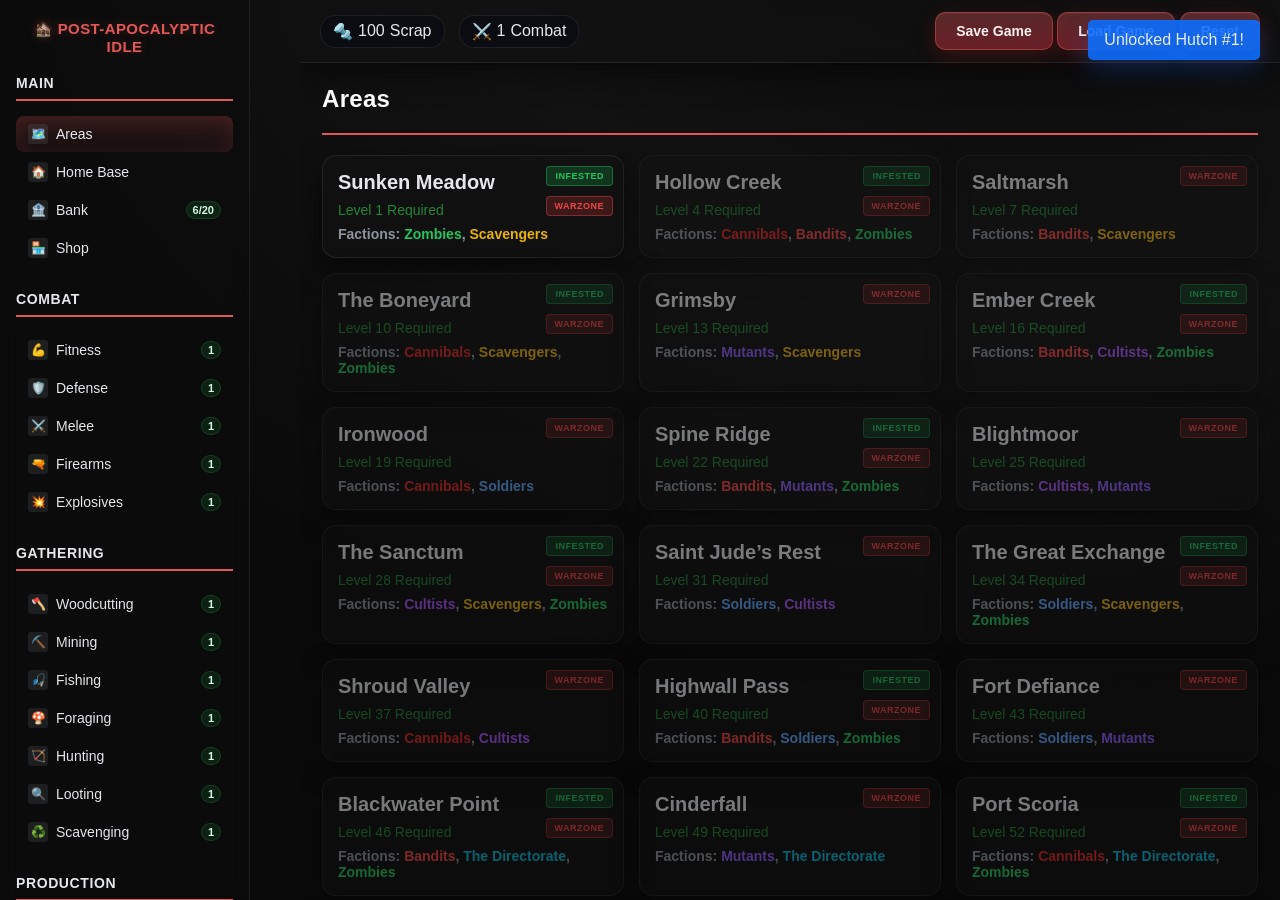
==== index.html @ aad8f4b6 "Additional CSS" ====
<!DOCTYPE html>

<html lang="en">

<head>
  <meta charset="utf-8"/>
  <meta content="width=device-width, initial-scale=1.0" name="viewport"/>
  <title>Post-Apocalyptic Idle</title>
  <link rel="stylesheet" href="styles/layout.css">
  <link rel="stylesheet" href="styles/homebase.css">
  <style>

    .shop-animals-grid {
      display: grid;
      grid-template-columns: repeat(auto-fill, minmax(280px, 1fr));
      gap: 16px;
      align-items: stretch;
    }

    .shop-animal-card {
      display: grid;
      grid-template-rows: auto auto 1fr auto;
      gap: 10px;
      padding: 14px;
      background: rgba(10, 12, 16, 0.7);
    }

    .shop-animal-card .animal-card-header {
      display: flex;
      align-items: center;
      gap: 10px;
    }

    .shop-animal-card .animal-icon {
      font-size: 22px;
      line-height: 1;
    }

    .shop-animal-card .animal-name {
      margin: 0;
      font-size: 16px;
    }

    .shop-animal-card .animal-meta {
      display: grid;
      grid-template-columns: repeat(3, minmax(0, 1fr));
      gap: 8px;
      font-size: 12px;
      color: #7d8590;
    }

    .shop-animal-card .animal-meta .meta-label {
      display: inline-block;
      padding: 2px 6px;
      margin-right: 6px;
      font-size: 10px;
      background: rgba(255, 255, 255, 0.06);
      border: 1px solid rgba(255, 255, 255, 0.08);
      border-radius: 4px;
    }

    .shop-animal-card .animal-produces .label {
      font-size: 11px;
      color: var(--brand);
      margin-bottom: 6px;
      text-transform: uppercase;
      letter-spacing: 0.04em;
    }

    .shop-animal-card .chips {
      display: flex;
      flex-wrap: wrap;
      gap: 6px;
    }

    .shop-animal-card .chip {
      font-size: 11px;
      padding: 4px 8px;
      border-radius: 999px;
      color: #1a7f37;
      background: rgba(26, 127, 55, 0.3);
      border: 1px solid rgba(26, 127, 55, 0.5);
    }

    .shop-animal-card .animal-actions {
      margin-top: 2px;
    }

    .shop-animal-card .shop-buy {
      width: 100%;
    }

    .shop-animal-card .requires {
      color: var(--brand);
      font-size: 10px;
      margin-top: 6px;
      text-align: center;
    }

    @media (max-width: 520px) {
      .shop-animals-grid {
        grid-template-columns: 1fr;
      }
    }

    body {
      font-family: "Segoe UI", Tahoma, Geneva, Verdana, sans-serif;
      background: radial-gradient(1200px 800px at 80% -10%, #0a0a0a, #121212 45%, #0a0a0a 100%);
      color: #e6edf3;
      overflow: hidden;
    }

    .game-container {
      display: flex;
      height: 100vh;
    }

    .sidebar {
      width: 250px;
      background: rgba(18, 18, 18, 0.95);
      padding: 20px;
      overflow-y: auto;
      border-right: 2px solid rgba(255, 255, 255, 0.08);
    }

    .logo {
      text-align: center;
      margin-bottom: 20px;
      font-size: 16px;
      font-weight: bold;
      color: var(--brand);
      text-shadow: 0 0 10px rgba(224, 88, 88, 0.3);
    }

    .nav-section {
      margin-bottom: 25px;
    }

    .nav-section h3 {
      color: var(--muted);
      font-size: 14px;
      margin-bottom: 10px;
      text-transform: uppercase;
      border-bottom: 1px solid var(--border);
      padding-bottom: 5px;
    }

    .nav-item {
      display: flex;
      align-items: center;
      padding: 8px 12px;
      margin: 2px 0;
      cursor: pointer;
      border-radius: 4px;
      transition: all 0.2s;
      font-size: 14px;
    }

    .nav-item:hover {
      background: rgba(255, 255, 255, 0.06);
    }

    .nav-item.active {
      background: var(--brand-600);
      color: #e6edf3;
    }

    .nav-item .icon {
      width: 20px;
      height: 20px;
      margin-right: 8px;
      background: rgba(255, 255, 255, 0.06);
      border-radius: 3px;
      display: flex;
      align-items: center;
      justify-content: center;
      font-size: 12px;
    }

    .level-badge {
      margin-left: auto;
      background: rgba(58, 90, 64, 0.25);
      color: #d1fae5;
      padding: 2px 6px;
      border-radius: 10px;
      font-size: 11px;
      font-weight: bold;
      border: 1px solid rgba(58, 90, 64, 0.45);
    }

    .main-content {
      flex: 1;
      background: rgba(0, 0, 0, 0.3);
      overflow-y: auto;
    }

    .top-bar {
      background: rgba(18, 18, 18, 0.95);
      padding: 15px 20px;
      border-bottom: 2px solid rgba(255, 255, 255, 0.08);
      display: flex;
      justify-content: space-between;
      align-items: center;
    }

    .currency-display {
      display: flex;
      gap: 20px;
    }

    .currency-item {
      display: flex;
      align-items: center;
      gap: 5px;
      background: rgba(0, 0, 0, 0.3);
      padding: 5px 10px;
      border-radius: 15px;
    }

    .content-area {
      padding: 20px;
    }

    .content-header {
      margin-bottom: 20px;
      border-bottom: 2px solid var(--brand);
      padding-bottom: 10px;
    }

    .content-title {
      font-size: 24px;
      color: white;
      margin-bottom: 10px;
    }

    .tab-container {
      display: flex;
      margin-bottom: 20px;
      border-bottom: 1px solid var(--border);
    }

    .tab {
      padding: 10px 20px;
      cursor: pointer;
      border-bottom: 3px solid transparent;
      transition: all 0.2s;
    }

    .tab.active {
      border-bottom-color: var(--brand);
      color: var(--brand);
    }

    .tab:hover {
      background: rgba(255, 255, 255, 0.06);
    }

    .areas-grid {
      display: grid;
      grid-template-columns: repeat(auto-fill, minmax(280px, 1fr));
      gap: 15px;
    }

    /* City Builder Settlement System */
    .homebase-container {
      width: 100%;
      max-width: 960px;
      margin: 0 auto;
      background: #1a1a1a;
      border: 2px solid var(--border);
      border-radius: 8px;
      overflow: hidden;
    }

    #homebase-svg {
      width: 100%;
      height: auto;
      background: #2a3a2a;
      cursor: crosshair;
    }

    /* Building Plots */
    .building-plot {
      fill: #4a4a4a;
      stroke: #666666;
      stroke-width: 1;
      cursor: pointer;
      transition: all 0.3s ease;
    }

    .building-plot:hover {
      fill: #5a5a5a;
      stroke: #888888;
    }

    .building-plot.locked {
      fill: #333333;
      stroke: #555555;
      cursor: not-allowed;
      opacity: 0.5;
    }

    .building-plot.occupied {
      cursor: pointer;
    }

    /* Roads */
    .city-road {
      fill: #404040;
      stroke: none;
    }

    /* Buildings */
    .city-building {
      cursor: pointer;
      transition: all 0.3s ease;
    }

    .city-building:hover {
      filter: brightness(1.2);
    }

    .building-house {
      fill: #8b4513;
      stroke: #654321;
      stroke-width: 1;
    }

    .building-shop {
      fill: #4169e1;
      stroke: #1e3a8a;
      stroke-width: 1;
    }

    .building-factory {
      fill: #9932cc;
      stroke: #6a1b9a;
      stroke-width: 1;
    }

    .building-farm {
      fill: #32cd32;
      stroke: #228b22;
      stroke-width: 1;
    }

    /* Territory Boundaries */
    .territory-boundary {
      fill: none;
      stroke: #ff6b6b;
      stroke-width: 3;
      stroke-dasharray: 10, 5;
      opacity: 0.7;
    }

    .territory-locked {
      fill: rgba(255, 0, 0, 0.1);
      stroke: #ff6b6b;
      stroke-width: 2;
      stroke-dasharray: 5, 5;
    }

    /* Plot Labels */
    .plot-label {
      font-family: 'Courier New', monospace;
      font-size: 10px;
      fill: #ffffff;
      text-anchor: middle;
      pointer-events: none;
    }

    .territory-label {
      font-family: 'Courier New', monospace;
      font-size: 14px;
      fill: #ff6b6b;
      text-anchor: middle;
      font-weight: bold;
      pointer-events: none;
    }

    .homebase-content {
      text-align: center;
    }

    .area-card {
      background: rgba(18, 18, 18, 0.9);
      border: 2px solid rgba(255, 255, 255, 0.08);
      border-radius: 8px;
      padding: 15px;
      cursor: pointer;
      transition: all 0.2s;
      position: relative;
    }

    .area-card:hover {
      border-color: var(--brand);
      transform: translateY(-2px);
    }

    .area-card.locked {
      opacity: 0.5;
      cursor: not-allowed;
    }

    .area-card.locked:hover {
      transform: none;
      border-color: var(--border);
    }

    .area-name {
      font-size: 20px;
      font-weight: bold;
      margin-bottom: 8px;
    }

    .area-level {
      color: #238636;
      font-size: 14px;
      margin-bottom: 8px;
    }

    .area-factions {
      font-size: 14px;
      color: #8b949e;
      font-weight: 600;
    }

    .zone-label {
      position: absolute;
      top: 10px;
      right: 10px;
      padding: 4px 8px;
      border-radius: 4px;
      font-size: 9px;
      font-weight: bold;
      text-transform: uppercase;
      letter-spacing: 0.5px;
    }

    .zone-label.warzone {
      background-color: rgba(239, 68, 68, 0.2);
      color: rgba(239, 68, 68, 1);
      border: 1px solid rgba(239, 68, 68, 0.4);
    }

    .zone-label.infested {
      background-color: rgba(34, 197, 94, 0.2);
      color: rgba(34, 197, 94, 1);
      border: 1px solid rgba(34, 197, 94, 0.4);
    }

    .zone-label.stronghold {
      background-color: rgba(96, 165, 250, 0.2);
      color: rgba(96, 165, 250, 1);
      border: 1px solid rgba(96, 165, 250, 0.4);
    }

    /* Faction color classes are now generated dynamically */

    .area-content {
      display: none;
    }

    .area-content.active {
      display: block;
    }


    .gathering-grid {
      display: grid;
      grid-template-columns: repeat(auto-fill, minmax(200px, 1fr));
      gap: 15px;
    }

    .resource-card {
      background: rgba(18, 18, 18, 0.9);
      border: 2px solid rgba(255, 255, 255, 0.3);
      border-radius: 8px;
      padding: 15px;
      cursor: pointer;
      transition: all 0.2s;
    }

    .resource-card:hover {
      border-color: rgba(255, 255, 255, 0.5);
    }

    .resource-card.active {
      border-color: var(--brand) !important;
      background: rgba(139, 69, 19, 0.25);
    }

    /* Level-based difficulty tints for gathering nodes - now with white base */
    .resource-card.level-trivial {
      border-color: rgba(255, 255, 255, 0.4);
      box-shadow: 0 0 0 2px rgba(34, 197, 94, 0.12);
    }

    .resource-card.level-easy {
      border-color: rgba(255, 255, 255, 0.4);
      box-shadow: 0 0 0 2px rgba(16, 185, 129, 0.12);
    }

    .resource-card.level-even {
      border-color: rgba(255, 255, 255, 0.4);
      box-shadow: 0 0 0 2px rgba(234, 179, 8, 0.12);
    }

    .resource-card.level-hard {
      border-color: rgba(255, 255, 255, 0.4);
      box-shadow: 0 0 0 2px rgba(249, 115, 22, 0.12);
    }

    .resource-card.level-deadly {
      border-color: rgba(255, 255, 255, 0.4);
      box-shadow: 0 0 0 2px rgba(239, 68, 68, 0.14);
    }

    /* Locked overrides the tint */
    .resource-card.locked {
      border-color: var(--border) !important;
      box-shadow: none !important;
      opacity: 0.85;
    }

    .gathering-container {
      display: grid;
      grid-template-columns: 1fr;
      gap: 20px;
    }

    .gathering-main {
      background: rgba(18, 18, 18, 0.9);
      border-radius: 8px;
      padding: 20px;
    }

    .gathering-sidebar {
      display: flex;
      flex-direction: column;
      gap: 15px;
    }

    .gathering-stats {
      background: rgba(18, 18, 18, 0.9);
      border-radius: 8px;
      padding: 15px;
    }

    .gathering-log {
      background: rgba(18, 18, 18, 0.9);
      border-radius: 8px;
      padding: 15px;
      flex: 1;
    }

    .gathering-log #activity-log-content {
      background: rgba(0, 0, 0, 0.3);
      border-radius: 5px;
      padding: 10px;
      margin-top: 10px;
      max-height: 300px;
      overflow-y: auto;
      font-family: monospace;
      font-size: 12px;
    }

    .combat-container {
      display: grid;
      grid-template-columns: 1fr 300px;
      gap: 20px;
      align-items: stretch;
    }

    /* Left column stacks combat and gathering */
    .left-stack {
      display: flex;
      flex-direction: column;
      gap: 20px;
    }

    .combat-main {
      background: rgba(18, 18, 18, 0.85);
      border-radius: 8px;
      padding: 20px;
    }

    /* Two-column combat header */
    .combat-stats-2col {
      display: grid;
      grid-template-columns: 1fr 1fr;
      gap: 16px;
      margin-bottom: 12px;
    }

    .combat-box {
      background: rgba(0, 0, 0, 0.25);
      border: 1px solid var(--border);
      border-radius: 8px;
      padding: 12px;
    }

    /* Quick actions and activity log */
    .quick-actions {
      background: rgba(18, 18, 18, 0.85);
      border: 1px solid var(--border);
      border-radius: 8px;
      padding: 12px;
      margin-top: 12px;
    }

    .quick-actions-grid {
      display: grid;
      grid-template-columns: 1fr;
      gap: 8px;
    }

    .qa-section {
      margin-bottom: 10px;
    }

    .qa-section label {
      display: block;
      color: #8b949e;
      font-size: 12px;
      margin: 4px 0;
    }

    .qa-section select {
      width: 100%;
      background: rgba(0, 0, 0, 0.25);
      border: 1px solid var(--border);
      color: #e6edf3;
      padding: 6px;
      border-radius: 6px;
    }

    .activity-log-panel {
      background: rgba(18, 18, 18, 0.85);
      border: 1px solid var(--border);
      border-radius: 8px;
      padding: 12px;
      margin-top: 12px;
      display: flex;
      flex-direction: column;
      min-height: 200px;
      /* Set max height to align with gathering panel bottom */
      max-height: 400px;
      /* Remove flex: 1 to prevent taking all available space */
    }

    .activity-log-panel #activity-log-content {
      flex: 1;
      overflow: auto;
    }

    /* Faction color accents for enemy borders are now generated dynamically */

    /* Active state should take priority */
    .enemy-item.active {
      border-color: var(--brand) !important;
      box-shadow: 0 0 0 1px rgba(185, 28, 28, 0.25) !important;
    }

    .combat-sidebar {
      display: flex;
      flex-direction: column;
      gap: 15px;
    }

    .equipment-panel {
      background: rgba(18, 18, 18, 0.85);
      border-radius: 8px;
      padding: 15px;
      margin-bottom: 15px;
    }

    .equipment-grid {
      display: grid;
      grid-template-columns: repeat(4, 1fr);
      gap: 8px;
    }

    .equipment-slot {
      width: 60px;
      height: 60px;
      background: rgba(0, 0, 0, 0.3);
      border: 2px solid var(--border);
      border-radius: 8px;
      display: flex;
      flex-direction: column;
      align-items: center;
      justify-content: center;
      cursor: pointer;
      position: relative;
      transition: all 0.2s;
    }

    .equipment-slot:hover {
      border-color: var(--brand);
      background: rgba(224, 88, 88, 0.12);
    }

    .equipment-slot.equipped {
      border-color: var(--brand);
      background: rgba(58, 90, 64, 0.2);
    }

    .slot-icon {
      font-size: 16px;
      margin-bottom: 2px;
      opacity: 1;
      transition: opacity 0.2s;
    }

    .slot-content {
      position: absolute;
      inset: 0;
      display: flex;
      align-items: center;
      justify-content: center;
      font-size: 10px;
      text-align: center;
      font-weight: bold;
      color: #238636;
      background: rgba(0, 0, 0, 0.1);
      border-radius: 6px;
      opacity: 0;
      transition: opacity 0.2s;
    }

    .equipment-slot.equipped .slot-content {
      opacity: 1;
    }

    .equipment-slot.equipped .slot-icon {
      opacity: 0.3;
    }

    .equipment-slot:not(.equipped) .slot-icon {
      opacity: 1;
    }

    .equipment-tooltip {
      position: absolute;
      background: rgba(18, 18, 18, 0.95);
      border: 2px solid var(--brand);
      border-radius: 8px;
      padding: 12px;
      color: #e6edf3;
      font-size: 12px;
      z-index: 10000;
      max-width: 250px;
      pointer-events: none;
      opacity: 0;
      transition: opacity 0.2s;
    }

    .equipment-tooltip.show {
      opacity: 1;
    }

    .equipment-tooltip h4 {
      color: var(--brand);
      margin: 0 0 8px 0;
      font-size: 14px;
    }

    .equipment-tooltip .stat-line {
      margin: 2px 0;
      display: flex;
      justify-content: space-between;
    }

    .equipment-tooltip .stat-positive {
      color: var(--success);
    }

    .equipment-tooltip .stat-negative {
      color: var(--danger);
    }

    .equipment-tooltip .item-type {
      color: #8b949e;
      font-style: italic;
      margin-bottom: 4px;
    }

    .combat-stats {
      background: rgba(18, 18, 18, 0.85);
      border-radius: 8px;
      padding: 15px;
    }

    .hp-bar {
      width: 100%;
      height: var(--bar-height);
      background: rgba(0, 0, 0, 0.3);
      border-radius: var(--bar-radius);
      overflow: hidden;
      margin: 10px 0;
    }

    .hp-fill {
      height: 100%;
      background: linear-gradient(90deg, #b91c1c, #7f1d1d);
      transition: width 0.3s ease;
      border-radius: var(--bar-radius);
    }

    .enemy-list {
      background: rgba(18, 18, 18, 0.85);
      border-radius: 8px;
      padding: 15px;
    }

    /* Add spacing between enemy box and dungeon box */
    .enemy-list+.enemy-list {
      margin-top: 20px;
    }

    /* Two-column grid for items inside the lists */
    #enemy-list,
    #dungeon-list {
      display: grid;
      grid-template-columns: repeat(2, minmax(0, 1fr));
      gap: 8px;
    }

    .enemy-item {
      background: rgba(18, 18, 18, 0.9);
      border: 2px solid rgba(255, 255, 255, 0.3);
      border-radius: 8px;
      padding: 15px;
      margin: 0;
      cursor: pointer;
      transition: all 0.2s;
    }

    .enemy-item:hover {
      border-color: rgba(255, 255, 255, 0.5);
    }

    .enemy-item.active {
      border-color: var(--brand);
      background: rgba(185, 28, 28, 0.2);
    }

    .enemy-item.locked {
      border-color: var(--border) !important;
      box-shadow: none !important;
      opacity: 0.85;
    }

    .dungeon-card {
      background: rgba(15, 15, 15, 0.9);
      border: 2px solid rgba(153, 26, 26, 0.15);
      border-radius: 8px;
      padding: 12px;
      margin: 5px 0;
      cursor: pointer;
      transition: all 0.2s;
    }

    .dungeon-card:hover {
      border-color: rgba(255, 255, 255, 0.3);
      background: rgba(25, 25, 25, 0.95);
    }

    .dungeon-card.locked {
      opacity: 0.5;
      cursor: not-allowed;
      border-color: var(--border);
    }

    .dungeon-card.active {
      border-color: var(--brand);
      background: rgba(224, 88, 88, 0.15);
    }

    .dungeon-progress {
      background: rgba(0, 0, 0, 0.3);
      border-radius: var(--bar-radius);
      height: var(--bar-height);
      margin: 8px 0;
      overflow: hidden;
    }

    .dungeon-progress-fill {
      height: 100%;
      background: linear-gradient(90deg, #238636, #1a7f37);
      transition: width 0.3s ease;
      border-radius: var(--bar-radius);
    }

    .progress-bar {
      width: 100%;
      height: var(--bar-height);
      background: rgba(0, 0, 0, 0.3);
      border-radius: var(--bar-radius);
      overflow: hidden;
      margin-top: 5px;
    }

    .progress-fill {
      height: 100%;
      background: var(--brand);
      transition: width 0.1s linear;
    }

    /* Specific transition for gathering progress */
    #gathering-progress-fill {
      transition: width 0.2s ease-out;
    }

    .bank-grid {
      display: grid;
      grid-template-columns: repeat(auto-fill, 60px);
      gap: 5px;
      background: rgba(18, 18, 18, 0.85);
      padding: 20px;
      border-radius: 8px;
      max-height: 500px;
      overflow-y: auto;
    }

    #dynamic-gathering-progress {
      animation: slideInDown 0.3s ease-out;
    }

    @keyframes slideInDown {
      from {
        opacity: 0;
        transform: translateY(-10px);
      }

      to {
        opacity: 1;
        transform: translateY(0);
      }
    }


    .bank-slot {
      width: 60px;
      height: 60px;
      background: rgba(0, 0, 0, 0.3);
      border: 2px solid var(--border);
      border-radius: 4px;
      display: flex;
      flex-direction: column;
      align-items: center;
      justify-content: center;
      cursor: pointer;
      position: relative;
      transition: all 0.2s;
    }

    .bank-slot:hover {
      border-color: var(--brand);
    }

    .bank-slot.has-item {
      background: rgba(255, 255, 255, 0.06);
      border-color: var(--brand);
    }

    .item-quantity {
      position: absolute;
      bottom: 2px;
      right: 2px;
      background: rgba(0, 0, 0, 0.8);
      color: #e6edf3;
      font-size: 10px;
      padding: 1px 3px;
      border-radius: 2px;
    }

    .shop-grid {
      display: grid;
      grid-template-columns: repeat(auto-fill, minmax(300px, 1fr));
      gap: 15px;
    }

    .shop-item {
      background: rgba(18, 18, 18, 0.85);
      border: 2px solid rgba(255, 255, 255, 0.08);
      border-radius: 8px;
      padding: 15px;
      cursor: pointer;
      transition: all 0.2s;
    }

    .shop-item:hover {
      border-color: var(--brand);
    }

    .notification {
      position: fixed;
      top: 20px;
      right: 20px;
      background: rgba(40, 167, 69, 0.9);
      color: #e6edf3;
      padding: 10px 15px;
      border-radius: 5px;
      transform: translateX(100%);
      transition: transform 0.3s ease;
      z-index: 1000;
    }

    .notification.show {
      transform: translateX(0);
    }

    .combat-log {
      background: rgba(0, 0, 0, 0.3);
      border-radius: 5px;
      padding: 10px;
      margin-top: 15px;
      max-height: 200px;
      overflow-y: auto;
      font-family: monospace;
      font-size: 12px;
    }

    .log-entry {
      margin: 2px 0;
      padding: 2px 0;
    }

    .log-damage {
      color: var(--danger);
    }

    .log-heal {
      color: var(--success);
    }

    .log-loot {
      color: #238636;
    }

    .stats-grid {
      display: grid;
      grid-template-columns: repeat(2, 1fr);
      gap: 10px;
      margin: 15px 0;
    }

    .stat-item {
      background: rgba(0, 0, 0, 0.2);
      padding: 8px;
      border-radius: 4px;
      display: flex;
      justify-content: space-between;
    }

    .action-button {
      background: var(--brand);
      color: #e6edf3;
      border: none;
      padding: 10px 20px;
      border-radius: 5px;
      cursor: pointer;
      font-size: 14px;
      transition: all 0.2s;
    }

    .action-button:hover {
      background: var(--brand-600);
    }

    .action-button:disabled {
      background: rgba(139, 148, 158, 0.25);
      cursor: not-allowed;
    }

    .skill-info {
      background: rgba(18, 18, 18, 0.9);
      border-radius: 8px;
      padding: 15px;
      margin-bottom: 20px;
    }

    .xp-bar {
      width: 100%;
      height: 20px;
      background: rgba(0, 0, 0, 0.3);
      border-radius: 10px;
      overflow: hidden;
      margin: 10px 0;
    }

    .xp-fill {
      height: 100%;
      background: linear-gradient(90deg, #238636, #1a7f37);
      transition: width 0.3s ease;
    }

    .loading {
      display: flex;
      justify-content: center;
      align-items: center;
      height: 200px;
      font-size: 18px;
      color: var(--brand);
    }


    :root {
      --brand: #e05858;
      --brand-600: #b52d3c;
      --text: #e5e7eb;
      --muted: #9ca3af;
      --surface-1: rgba(12, 12, 12, 0.6);
      --surface-2: rgba(18, 18, 18, 0.7);
      --border: rgba(255, 255, 255, 0.08);
      --shadow: 0 10px 30px rgba(0, 0, 0, 0.5);
      --radius: 14px;
      --radius-sm: 10px;
      --radius-xs: 8px;
      --success: #3a5f3a;
      --warning: #d97706;
      --danger: #b91c1c;
      /* Unified progress bar sizing */
      --bar-height: 14px;
      --bar-radius: 7px;
    }

    body {
      background: radial-gradient(1200px 800px at 80% -10%, #0a0a0a, #121212 45%, #0a0a0a 100%);
      color: var(--text);
    }

    .game-container {
      display: grid;
      grid-template-columns: 300px 1fr;
      height: 100dvh;
    }

    .sidebar {
      background: var(--surface-1);
      border-right: 1px solid var(--border);
      backdrop-filter: blur(10px) saturate(1.2);
      -webkit-backdrop-filter: blur(10px) saturate(1.2);
      padding: 20px 16px;
    }

    .logo {
      color: var(--brand);
      letter-spacing: 0.4px;
      font-size: 15px;
    }

    .nav-section h3 {
      color: var(--muted);
      border-bottom: 1px dashed var(--border);
      padding-bottom: 6px;
      font-weight: 600;
      letter-spacing: 0.6px;
    }

    .nav-item {
      background: transparent;
      border: 1px solid transparent;
      border-left: 3px solid transparent;
      border-radius: var(--radius-xs);
      color: var(--text);
    }

    .nav-item:hover {
      background: rgba(139, 148, 158, 0.08);
      border-color: var(--border);
    }

    .nav-item.active {
      background: linear-gradient(180deg, rgba(224, 88, 88, 0.12), rgba(224, 88, 88, 0.06));
      border-left-color: var(--brand);
      border-color: rgba(224, 88, 88, 0.25);
      box-shadow: 0 6px 20px rgba(224, 88, 88, 0.18) inset;
    }

    .nav-item .icon {
      background: rgba(139, 148, 158, 0.15);
      color: var(--text);
    }

    .level-badge {
      background: rgba(26, 127, 55, 0.2);
      color: #d1fae5;
      border: 1px solid rgba(26, 127, 55, 0.35);
    }

    .main-content {
      background: transparent;
    }

    .top-bar {
      position: sticky;
      top: 0;
      z-index: 10;
      background: var(--surface-2);
      border-bottom: 1px solid var(--border);
      backdrop-filter: blur(8px) saturate(1.1);
      -webkit-backdrop-filter: blur(8px) saturate(1.1);
      padding: 12px 20px;
      box-shadow: var(--shadow);
    }

    .currency-display {
      gap: 14px;
    }

    .currency-item {
      background: rgba(2, 6, 23, 0.35);
      border: 1px solid var(--border);
      color: var(--text);
      padding: 6px 12px;
    }

    .content-area {
      padding: 22px;
    }

    .content-title {
      color: white !important;
      letter-spacing: 0.3px;
    }


    .area-card,
    .resource-card,
    .shop-item,
    .gathering-main,
    .gathering-stats,
    .gathering-log,
    .combat-main,
    .combat-stats,
    .equipment-panel,
    .enemy-list,
    .bank-grid,
    .skill-info {
      background: var(--surface-2);
      border: 1px solid var(--border);
      border-radius: var(--radius);
      box-shadow: var(--shadow);
    }

    .area-card:hover,
    .resource-card:hover,
    .shop-item:hover {
      transform: translateY(-2px) scale(1.01);
      border-color: rgba(224, 88, 88, 0.35);
    }

    .area-card.locked:hover {
      transform: none;
    }

    .resource-card.active {
      border-color: rgba(26, 127, 55, 0.5);
      box-shadow: 0 8px 24px rgba(26, 127, 55, 0.2);
      background: linear-gradient(180deg, rgba(26, 127, 55, 0.15), rgba(2, 6, 23, 0.25));
    }


    .equipment-slot,
    .bank-slot {
      background: rgba(2, 6, 23, 0.4);
      border: 1px solid var(--border);
      border-radius: var(--radius-sm);
      transition: transform 0.18s ease, border-color 0.18s ease, box-shadow 0.18s ease;
      box-shadow: inset 0 1px 0 rgba(255, 255, 255, 0.03);
    }

    .equipment-slot:hover,
    .bank-slot:hover {
      transform: translateY(-1px);
      border-color: rgba(224, 88, 88, 0.35);
    }

    .equipment-slot.equipped {
      border-color: rgba(26, 127, 55, 0.55);
      box-shadow: 0 0 0 2px rgba(26, 127, 55, 0.15);
    }

    .item-quantity {
      background: rgba(2, 6, 23, 0.7);
      border: 1px solid var(--border);
      color: var(--text);
      border-radius: 6px;
    }


    .action-button {
      background: linear-gradient(180deg, rgba(224, 88, 88, 0.35), rgba(181, 45, 60, 0.55));
      border: 1px solid rgba(224, 88, 88, 0.45);
      color: #fff1f1;
      border-radius: 10px;
      box-shadow: 0 6px 20px rgba(185, 28, 28, 0.25), inset 0 1px 0 rgba(255, 255, 255, 0.05);
      font-weight: 600;
    }

    .action-button:hover {
      background: linear-gradient(180deg, rgba(224, 88, 88, 0.45), rgba(181, 45, 60, 0.65));
      box-shadow: 0 8px 24px rgba(185, 28, 28, 0.28), inset 0 1px 0 rgba(255, 255, 255, 0.06);
    }

    .action-button:disabled {
      background: rgba(139, 148, 158, 0.25);
      border-color: rgba(139, 148, 158, 0.25);
      color: #cbd5e1;
    }

    .action-button:focus-visible {
      outline: 3px solid rgba(224, 88, 88, 0.35);
      outline-offset: 2px;
    }


    .tab-container {
      border-bottom: 1px solid var(--border);
    }

    .tab {
      color: var(--muted);
      border-bottom: 2px solid transparent;
      border-radius: 0;
      transition: color 0.2s ease, background 0.2s ease, border-color 0.2s ease;
    }

    .tab:hover {
      background: rgba(139, 148, 158, 0.08);
      color: var(--text);
    }

    .tab.active {
      color: var(--brand);
      border-bottom-color: var(--brand);
    }


    .hp-bar,
    .xp-bar,
    .dungeon-progress,
    .progress-bar {
      background: rgba(255, 255, 255, 0.06);
      border: 1px solid var(--border);
      border-radius: var(--bar-radius);
      overflow: hidden;
    }

    .hp-fill {
      background: linear-gradient(90deg, #ef4444, #b91c1c);
    }

    .xp-fill {
      background: linear-gradient(90deg, #d97706, #92400e);
    }

    .dungeon-progress-fill,
    .progress-fill {
      background: linear-gradient(90deg, var(--brand), var(--brand-600));
      position: relative;
    }

    /* Keep crafting progress green while using unified dimensions */
    #craft-progress-fill {
      background: linear-gradient(90deg, #238636, #1a7f37);
    }

    .dungeon-progress-fill::after,
    .progress-fill::after,
    .hp-fill::after,
    .xp-fill::after {
      content: "";
      position: absolute;
      inset: 0;
      background: linear-gradient(120deg, rgba(255, 255, 255, 0.15) 0%, rgba(255, 255, 255, 0) 60%);
      mix-blend-mode: overlay;
      pointer-events: none;
    }

    .enemy-item {
      background: rgba(18, 18, 18, 0.9);
      border: 2px solid rgba(255, 255, 255, 0.3);
      border-radius: 8px;
      padding: 15px;
      color: var(--text);
    }

    .enemy-item:hover {
      border-color: rgba(255, 255, 255, 0.5);
    }

    .enemy-item.active {
      border-color: var(--brand) !important;
      background: rgba(139, 69, 19, 0.25);
    }

    .enemy-item.locked {
      border-color: var(--border) !important;
      box-shadow: none !important;
      opacity: 0.85;
    }

    .dungeon-card {
      background: rgba(15, 15, 15, 0.9);
      border: 1px solid var(--border);
      border-radius: var(--radius-sm);
    }

    .dungeon-card.active {
      background: linear-gradient(180deg, rgba(245, 158, 11, 0.15), rgba(51, 65, 85, 0.4));
      border-color: rgba(245, 158, 11, 0.45);
    }

    .dungeon-card.locked {
      opacity: 0.6;
      border-color: rgba(139, 148, 158, 0.25);
    }


    .gathering-log #activity-log-content {
      background: rgba(2, 6, 23, 0.45);
      border: 1px solid var(--border);
      color: var(--text);
    }

    .log-damage {
      color: var(--danger);
    }

    .log-heal {
      color: var(--success);
    }

    .log-loot {
      color: var(--warning);
    }


    .stats-grid {
      gap: 12px;
    }

    .stat-item {
      background: rgba(2, 6, 23, 0.35);
      border: 1px solid var(--border);
      color: var(--text);
    }


    /* Notification type-specific styles */
    .notification-success {
      background: rgba(40, 167, 69, 0.9);
      border: 1px solid rgba(40, 167, 69, 0.45);
      box-shadow: 0 10px 24px rgba(40, 167, 69, 0.25);
    }

    .notification-error {
      background: rgba(220, 53, 69, 0.9);
      border: 1px solid rgba(220, 53, 69, 0.45);
      box-shadow: 0 10px 24px rgba(220, 53, 69, 0.25);
    }

    .notification-warning {
      background: rgba(255, 193, 7, 0.9);
      border: 1px solid rgba(255, 193, 7, 0.45);
      box-shadow: 0 10px 24px rgba(255, 193, 7, 0.25);
      color: #212529;
    }

    .notification-info {
      background: rgba(13, 110, 253, 0.9);
      border: 1px solid rgba(13, 110, 253, 0.45);
      box-shadow: 0 10px 24px rgba(13, 110, 253, 0.25);
    }


    * {
      -ms-overflow-style: none;
      scrollbar-width: none;
    }

    *::-webkit-scrollbar {
      width: 0 !important;
      height: 0 !important;
    }

    *::-webkit-scrollbar-track {
      background: transparent;
    }

    *::-webkit-scrollbar-thumb {
      background: transparent;
    }


    @media (prefers-reduced-motion: reduce) {
      * {
        transition: none !important;
        animation-duration: 0.01ms !important;
        animation-iteration-count: 1 !important;
      }
    }



    .nav-item {
      appearance: none;
      -webkit-appearance: none;
      border: none;
      background: transparent;
      width: 100%;
      text-align: left;
    }

    .nav-item:focus-visible {
      outline: 3px solid rgba(224, 88, 88, 0.35);
      outline-offset: 2px;
    }

    .tab[role="tab"] {
      appearance: none;
      -webkit-appearance: none;
      border: none;
      background: transparent;
    }

    .tab[role="tab"]:focus-visible {
      outline: 3px solid rgba(224, 88, 88, 0.35);
      outline-offset: 2px;
    }
    
    /* homebase-scoped rules start here (kept inline for highest precedence) */
    #homebase-page {
      --bg: transparent;
      /* ambient handled by page */
      --panel: var(--surface-2);
      --panel2: var(--surface-1);
      --panel3: rgba(2, 6, 23, 0.6);
      --accent: var(--brand);
      --accent2: var(--success);
      --danger: var(--danger);
      --warn: var(--warning);
      --muted: var(--muted);
      --text: var(--text);
  --cell: 36px;
      /* grid cell size reduced by 20% (1/5) to keep 29×29 but smaller cells */
      --road: #252b38;
      --plot: var(--panel2);
      --ghost: rgba(224, 88, 88, 0.22);
      /* subtle brand tint for ghost */
      --valid: rgba(34, 197, 94, 0.22);
      --invalid: rgba(255, 93, 93, 0.18);
      --shadow: 0 10px 30px rgba(0, 0, 0, .35), inset 0 1px 0 rgba(255, 255, 255, .02);
    }

    #homebase-page * {
      box-sizing: border-box
    }

    #homebase-page {
      margin: 0;
      background: radial-gradient(1200px 800px at 20% -10%, rgba(10, 10, 10, 0.15) 0%, transparent 60%), linear-gradient(180deg, var(--panel3) 0%, transparent 60%);
      color: var(--text);
      font: 14px/1.35 Inter, system-ui, 'Segoe UI', Roboto, Helvetica, Arial, sans-serif
    }

    #homebase-page .hud {
      position: sticky;
      top: 0;
      z-index: 5;
      background: linear-gradient(180deg, rgba(12, 16, 24, .75), rgba(12, 16, 24, .5));
      backdrop-filter: blur(8px);
      padding: 12px 16px;
      border-bottom: 1px solid var(--border);
      display: flex;
      gap: 14px;
      align-items: center;
      box-shadow: var(--shadow)
    }

    /* coordinate hover HUD */
    .coord-hud {
      position: fixed;
      pointer-events: none;
      padding: 6px 8px;
      background: rgba(10, 12, 16, 0.9);
      color: var(--text);
      border-radius: 6px;
      border: 1px solid rgba(255, 255, 255, 0.04);
      font-size: 12px;
      z-index: 9999;
      display: none
    }

    #homebase-page .badge {
      display: inline-flex;
      align-items: center;
      gap: 8px;
      background: linear-gradient(180deg, var(--panel2), var(--panel));
      border: 1px solid var(--border);
      border-radius: 12px;
      padding: 8px 12px;
      box-shadow: inset 0 0 0 1px rgba(255, 255, 255, .02)
    }

    #homebase-page .badge .v {
      font-weight: 800
    }

    #homebase-page .k {
      color: var(--muted);
      font-weight: 600;
      letter-spacing: .3px
    }

    #homebase-page .delta {
      opacity: .9;
      margin-left: 6px
    }

    #homebase-page .delta.minus {
      color: var(--danger)
    }

    #homebase-page .delta.plus {
      color: var(--accent2)
    }

    #homebase-page .mode {
      margin-left: auto;
      display: flex;
      gap: 8px
    }

    /* Regions badge layout */
    #homebase-page #regionUnlock {
      display: flex;
      align-items: center;
      gap: 8px;
    }
    #homebase-page #regionUnlock .k { margin-right: 6px; }
    #homebase-page #regionsStatus { font-weight: 600; }
    #homebase-page #unlockRegionBtn { padding: 6px 10px; }

    #homebase-page .btn {
      background: linear-gradient(180deg, var(--panel2), var(--panel));
      border: 1px solid var(--border);
      color: var(--text);
      padding: 10px 14px;
      border-radius: 12px;
      cursor: pointer;
      box-shadow: inset 0 0 0 1px rgba(255, 255, 255, .02);
      transition: transform .08s ease, box-shadow .2s ease, border-color .2s
    }

    #homebase-page .btn:hover {
      transform: translateY(-1px);
      box-shadow: 0 6px 18px rgba(0, 0, 0, .35), inset 0 0 0 1px rgba(255, 255, 255, .03)
    }

    #homebase-page .btn[disabled] {
      opacity: .6;
      cursor: not-allowed
    }

    #homebase-page .btn.primary {
      background: linear-gradient(180deg, rgba(224, 88, 88, 0.18), rgba(181, 45, 60, 0.18));
      border-color: rgba(224, 88, 88, 0.25)
    }

    #homebase-page .btn.mini {
      padding: 6px 8px;
      font-size: 12px;
      opacity: .95
    }

    #homebase-page .layout {
      display: grid;
      grid-template-columns: 340px 1fr;
      min-height: calc(100vh - 58px)
    }

    #homebase-page .palette {
      border-right: 1px solid var(--border);
      background: linear-gradient(180deg, var(--panel2), var(--panel));
      box-shadow: var(--shadow)
    }

    #homebase-page .tabs {
      display: flex
    }

    #homebase-page .tab {
      flex: 1;
      text-align: center;
      padding: 12px 10px;
      cursor: pointer;
      border-bottom: 2px solid transparent;
      transition: background .2s
    }

    #homebase-page .tab:hover {
      background: rgba(255, 255, 255, .02)
    }

    #homebase-page .tab.active {
      border-color: var(--accent);
      background: linear-gradient(180deg, rgba(224, 88, 88, 0.06), rgba(224, 88, 88, 0.03))
    }

    #homebase-page .pal-body {
      padding: 12px;
      display: grid;
      gap: 12px;
      grid-auto-rows: min-content
    }

    #homebase-page .fav {
      display: flex;
      gap: 8px;
      flex-wrap: wrap;
      margin-bottom: 6px
    }

    #homebase-page .pill {
      padding: 6px 10px;
      border: 1px solid var(--border);
      border-radius: 999px;
      background: linear-gradient(180deg, var(--panel2), var(--panel));
      font-size: 12px;
      cursor: pointer
    }

    #homebase-page .card {
      background: linear-gradient(180deg, var(--panel2), var(--panel));
      border: 1px solid var(--border);
      border-radius: 14px;
      padding: 12px;
      display: grid;
      gap: 10px;
      box-shadow: var(--shadow);
      transition: transform .08s ease, box-shadow .2s ease, border-color .2s
    }

    #homebase-page .card:hover {
      transform: translateY(-2px);
      box-shadow: 0 14px 28px rgba(0, 0, 0, .4)
    }

    #homebase-page .card.selected {
      border-color: var(--accent);
      box-shadow: 0 0 0 4px rgba(224, 88, 88, .06), 0 12px 26px rgba(0, 0, 0, .45)
    }

    #homebase-page .card h4 {
      margin: 0;
      font-size: 15px;
      letter-spacing: .2px
    }

    #homebase-page .row {
      display: flex;
      gap: 6px;
      flex-wrap: wrap;
      align-items: center
    }

    #homebase-page .chip {
      display: inline-flex;
      gap: 6px;
      align-items: center;
      background: var(--panel3);
      border: 1px solid var(--border);
      border-radius: 9px;
      padding: 4px 8px;
      font-weight: 600
    }

    #homebase-page .chip.red {
      border-color: rgba(75, 43, 43, .6);
      background: rgba(43, 31, 31, .6);
      color: #ff9b9b
    }

    #homebase-page .slots {
      display: flex;
      gap: 6px
    }

    #homebase-page .slot {
      font-size: 12px;
      background: var(--panel3);
      border: 1px solid var(--border);
      padding: 4px 8px;
      border-radius: 8px;
      opacity: .95
    }

    #homebase-page .desc {
      color: var(--muted);
      font-size: 12px
    }

    #homebase-page .choose {
      margin-top: 4px
    }

    #homebase-page .choose .btn {
      width: 100%
    }

    /* map */
    #homebase-page .map-wrap {
      position: relative;
      background: radial-gradient(800px 600px at 70% -10%, rgba(10, 12, 18, 0.15) 0%, transparent 60%), var(--panel3);
      padding: 18px
    }

    #homebase-page .map {
      position: relative;
      display: grid;
      grid-template-columns: repeat(var(--cols), var(--cell));
      grid-template-rows: repeat(var(--rows), var(--cell));
  gap: 0px;
      user-select: none;
      filter: drop-shadow(0 20px 28px rgba(0, 0, 0, .45))
    }

    #homebase-page .tile {
      width: var(--cell);
      height: var(--cell);
      background: #4a5c42; /* default grass color instead of var(--plot) */
      border-radius: 0px;
      position: relative;
      /* remove inset highlights/shadows so textures fill edge-to-edge */
      box-shadow: none;
    }

    /* Default grass texture for all tiles */
    #homebase-page .tile::after { 
      content: "";
      position: absolute;
      inset: 0;
      background: 
        /* Continuous grass blade patterns that align across tiles */
        linear-gradient(90deg, transparent 40%, rgba(255, 255, 255, 0.015) 45%, rgba(255, 255, 255, 0.02) 50%, rgba(255, 255, 255, 0.015) 55%, transparent 60%),
        linear-gradient(45deg, transparent 40%, rgba(255, 255, 255, 0.01) 45%, rgba(255, 255, 255, 0.015) 50%, rgba(255, 255, 255, 0.01) 55%, transparent 60%),
        linear-gradient(135deg, transparent 40%, rgba(0, 0, 0, 0.015) 45%, rgba(0, 0, 0, 0.02) 50%, rgba(0, 0, 0, 0.015) 55%, transparent 60%),
        /* Seamless natural variation using larger patterns */
        radial-gradient(ellipse at 25% 25%, rgba(0, 0, 0, 0.02) 20%, transparent 40%),
        radial-gradient(ellipse at 75% 35%, rgba(255, 255, 255, 0.015) 25%, transparent 45%),
        radial-gradient(ellipse at 45% 75%, rgba(0, 0, 0, 0.018) 22%, transparent 42%),
        radial-gradient(ellipse at 85% 85%, rgba(255, 255, 255, 0.012) 18%, transparent 38%),
        /* Overall smooth gradient that creates seamless transitions */
        linear-gradient(135deg, rgba(0, 0, 0, 0.015) 0%, transparent 25%, rgba(255, 255, 255, 0.008) 50%, transparent 75%, rgba(0, 0, 0, 0.01) 100%);
      background-size: 
        /* Larger pattern sizes that span multiple tiles for seamless transitions */
        8px 8px, 12px 12px, 16px 16px, 
        24px 24px, 32px 32px, 28px 28px, 36px 36px,
        100% 100%;
      opacity: 0.6;
      pointer-events: none;
      z-index: 1;
    }

  /* Remove grass overlay on tiles that have walls so nothing can show through */
  #homebase-page .tile.wall::after { content: none !important; }

    /* Wall overlay: use per-edge bands sized to 1/3 of the tile. L-corners are formed by enabling multiple bands. */
    #homebase-page .tile.wall { --w-top: 0; --w-bottom: 0; --w-left: 0; --w-right: 0; }
    #homebase-page .tile.wall.w-top { --w-top: 1; }
    #homebase-page .tile.wall.w-bottom { --w-bottom: 1; }
    #homebase-page .tile.wall.w-left { --w-left: 1; }
    #homebase-page .tile.wall.w-right { --w-right: 1; }

    #homebase-page .tile.wall::before {
      content: "";
      position: absolute;
      inset: 0;
      /* ensure walls sit above all tile overlays (roads, sidewalks, bridges, buildings) */
      z-index: 1000;
  opacity: 1;
  mix-blend-mode: normal;
  background-blend-mode: normal, normal, normal, normal;
      pointer-events: none;
      /* Spiked log wall texture with varying circle sizes */
      /* Order: top, bottom, left, right */
      background-image:
        /* Top log wall - horizontal logs with varying sizes */
        radial-gradient(circle at 50% 50%, #5d4e37 48%, transparent 49%),
        radial-gradient(circle at 50% 50%, #6b5b45 49%, transparent 50%),
        radial-gradient(circle at 50% 50%, #4a3c29 47%, transparent 48%),
        radial-gradient(circle at 50% 50%, #6b5b45 49%, transparent 50%),
        radial-gradient(circle at 50% 50%, #5d4e37 48%, transparent 49%),
        linear-gradient(180deg, #3b2f21, #4a3c29),
        /* Bottom log wall */
        radial-gradient(circle at 50% 50%, #5d4e37 48%, transparent 49%),
        radial-gradient(circle at 50% 50%, #6b5b45 49%, transparent 50%),
        radial-gradient(circle at 50% 50%, #4a3c29 47%, transparent 48%),
        radial-gradient(circle at 50% 50%, #6b5b45 49%, transparent 50%),
        radial-gradient(circle at 50% 50%, #5d4e37 48%, transparent 49%),
        linear-gradient(180deg, #3b2f21, #4a3c29),
        /* Left log wall - vertical logs */
        radial-gradient(circle at 50% 50%, #5d4e37 48%, transparent 49%),
        radial-gradient(circle at 50% 50%, #6b5b45 49%, transparent 50%),
        radial-gradient(circle at 50% 50%, #4a3c29 47%, transparent 48%),
        radial-gradient(circle at 50% 50%, #6b5b45 49%, transparent 50%),
        radial-gradient(circle at 50% 50%, #5d4e37 48%, transparent 49%),
        linear-gradient(90deg, #3b2f21, #4a3c29),
        /* Right log wall - vertical logs */
        radial-gradient(circle at 50% 50%, #5d4e37 48%, transparent 49%),
        radial-gradient(circle at 50% 50%, #6b5b45 49%, transparent 50%),
        radial-gradient(circle at 50% 50%, #4a3c29 47%, transparent 48%),
        radial-gradient(circle at 50% 50%, #6b5b45 49%, transparent 50%),
        radial-gradient(circle at 50% 50%, #5d4e37 48%, transparent 49%),
        linear-gradient(90deg, #3b2f21, #4a3c29);
      background-repeat: no-repeat;
      background-size:
        /* Top log wall */
        calc(var(--w-top) * var(--cell) / 5) calc(var(--w-top) * var(--cell) / 5), calc(var(--w-top) * var(--cell) / 5) calc(var(--w-top) * var(--cell) / 5), calc(var(--w-top) * var(--cell) / 5) calc(var(--w-top) * var(--cell) / 5), calc(var(--w-top) * var(--cell) / 5) calc(var(--w-top) * var(--cell) / 5), calc(var(--w-top) * var(--cell) / 5) calc(var(--w-top) * var(--cell) / 5),
        100% calc(var(--w-top) * var(--cell) / 5),
        /* Bottom log wall */
        calc(var(--w-bottom) * var(--cell) / 5) calc(var(--w-bottom) * var(--cell) / 5), calc(var(--w-bottom) * var(--cell) / 5) calc(var(--w-bottom) * var(--cell) / 5), calc(var(--w-bottom) * var(--cell) / 5) calc(var(--w-bottom) * var(--cell) / 5), calc(var(--w-bottom) * var(--cell) / 5) calc(var(--w-bottom) * var(--cell) / 5), calc(var(--w-bottom) * var(--cell) / 5) calc(var(--w-bottom) * var(--cell) / 5),
        100% calc(var(--w-bottom) * var(--cell) / 5),
        /* Left log wall */
        calc(var(--w-left) * var(--cell) / 5) calc(var(--w-left) * var(--cell) / 5), calc(var(--w-left) * var(--cell) / 5) calc(var(--w-left) * var(--cell) / 5), calc(var(--w-left) * var(--cell) / 5) calc(var(--w-left) * var(--cell) / 5), calc(var(--w-left) * var(--cell) / 5) calc(var(--w-left) * var(--cell) / 5), calc(var(--w-left) * var(--cell) / 5) calc(var(--w-left) * var(--cell) / 5),
        calc(var(--w-left) * var(--cell) / 5) 100%,
        /* Right log wall */
        calc(var(--w-right) * var(--cell) / 5) calc(var(--w-right) * var(--cell) / 5), calc(var(--w-right) * var(--cell) / 5) calc(var(--w-right) * var(--cell) / 5), calc(var(--w-right) * var(--cell) / 5) calc(var(--w-right) * var(--cell) / 5), calc(var(--w-right) * var(--cell) / 5) calc(var(--w-right) * var(--cell) / 5), calc(var(--w-right) * var(--cell) / 5) calc(var(--w-right) * var(--cell) / 5),
        calc(var(--w-right) * var(--cell) / 5) 100%;
      background-position:
        /* Top log wall */
        0 0, 20% 0, 40% 0, 60% 0, 80% 0, left top,
        /* Bottom log wall */
        0 100%, 20% 100%, 40% 100%, 60% 100%, 80% 100%, left bottom,
        /* Left log wall */
        0 0, 0 20%, 0 40%, 0 60%, 0 80%, left top,
        /* Right log wall */
        100% 0, 100% 20%, 100% 40%, 100% 60%, 100% 80%, right top;
      /* avoid global inset shadows that make bands look thicker than 1/3 */
    }

    #homebase-page .road {
      background: #3a3c40; /* dirtier, darker base color */
      /* make road tiles visually square and flush so textures connect */
      border-radius: -1px;
      position: relative;
      overflow: visible;
    }

    /* Dirty road texture overlay */
    #homebase-page .road::before {
      content: "";
      position: absolute;
      inset: 0;
      background: 
        /* Asphalt dirt and stains */
        radial-gradient(ellipse at 25% 30%, rgba(60, 50, 40, 0.3) 2px, transparent 6px),
        radial-gradient(ellipse at 75% 70%, rgba(80, 70, 60, 0.2) 1px, transparent 4px),
        radial-gradient(ellipse at 45% 15%, rgba(50, 40, 30, 0.25) 2px, transparent 5px),
        radial-gradient(ellipse at 85% 45%, rgba(70, 60, 50, 0.2) 1px, transparent 3px),
        /* Tire marks and wear patterns */
        linear-gradient(90deg, transparent 0%, rgba(30, 25, 20, 0.15) 15%, transparent 30%, rgba(40, 35, 30, 0.1) 70%, transparent 85%),
        linear-gradient(0deg, transparent 20%, rgba(35, 30, 25, 0.08) 40%, transparent 60%);
      background-size: 15px 15px, 20px 20px, 18px 18px, 25px 25px, 100% 100%, 100% 100%;
      opacity: 0.5;
      pointer-events: none;
      z-index: 0; /* below the road surface overlay */
    }

   /* Force ONLY wood-tier walls (level 0) that sit on road/bridge tiles to use log texture.
     Upgraded tiers (concrete/metal/mixed) must show their own border stripes, so we scope to .wood-wall */
   #homebase-page .tile.wall.wood-wall.road::before,
   #homebase-page .tile.wall.wood-wall.bridge::before {
      z-index: 1000 !important;
      opacity: 1 !important;
      mix-blend-mode: normal !important;
      background-blend-mode: normal, normal, normal, normal !important;
      background-repeat: no-repeat !important;
      background-image:
        /* Top log wall - horizontal logs with varying sizes */
        radial-gradient(circle at 50% 50%, #5d4e37 48%, transparent 49%),
        radial-gradient(circle at 50% 50%, #6b5b45 49%, transparent 50%),
        radial-gradient(circle at 50% 50%, #4a3c29 47%, transparent 48%),
        radial-gradient(circle at 50% 50%, #6b5b45 49%, transparent 50%),
        radial-gradient(circle at 50% 50%, #5d4e37 48%, transparent 49%),
        linear-gradient(180deg, #3b2f21, #4a3c29),
        /* Bottom log wall */
        radial-gradient(circle at 50% 50%, #5d4e37 48%, transparent 49%),
        radial-gradient(circle at 50% 50%, #6b5b45 49%, transparent 50%),
        radial-gradient(circle at 50% 50%, #4a3c29 47%, transparent 48%),
        radial-gradient(circle at 50% 50%, #6b5b45 49%, transparent 50%),
        radial-gradient(circle at 50% 50%, #5d4e37 48%, transparent 49%),
        linear-gradient(180deg, #3b2f21, #4a3c29),
        /* Left log wall - vertical logs */
        radial-gradient(circle at 50% 50%, #5d4e37 48%, transparent 49%),
        radial-gradient(circle at 50% 50%, #6b5b45 49%, transparent 50%),
        radial-gradient(circle at 50% 50%, #4a3c29 47%, transparent 48%),
        radial-gradient(circle at 50% 50%, #6b5b45 49%, transparent 50%),
        radial-gradient(circle at 50% 50%, #5d4e37 48%, transparent 49%),
        linear-gradient(90deg, #3b2f21, #4a3c29),
        /* Right log wall - vertical logs */
        radial-gradient(circle at 50% 50%, #5d4e37 48%, transparent 49%),
        radial-gradient(circle at 50% 50%, #6b5b45 49%, transparent 50%),
        radial-gradient(circle at 50% 50%, #4a3c29 47%, transparent 48%),
        radial-gradient(circle at 50% 50%, #6b5b45 49%, transparent 50%),
        radial-gradient(circle at 50% 50%, #5d4e37 48%, transparent 49%),
        linear-gradient(90deg, #3b2f21, #4a3c29) !important;
      background-size:
        /* Top log wall */
        calc(var(--w-top) * var(--cell) / 5) calc(var(--w-top) * var(--cell) / 5), calc(var(--w-top) * var(--cell) / 5) calc(var(--w-top) * var(--cell) / 5), calc(var(--w-top) * var(--cell) / 5) calc(var(--w-top) * var(--cell) / 5), calc(var(--w-top) * var(--cell) / 5) calc(var(--w-top) * var(--cell) / 5), calc(var(--w-top) * var(--cell) / 5) calc(var(--w-top) * var(--cell) / 5),
        100% calc(var(--w-top) * var(--cell) / 5),
        /* Bottom log wall */
        calc(var(--w-bottom) * var(--cell) / 5) calc(var(--w-bottom) * var(--cell) / 5), calc(var(--w-bottom) * var(--cell) / 5) calc(var(--w-bottom) * var(--cell) / 5), calc(var(--w-bottom) * var(--cell) / 5) calc(var(--w-bottom) * var(--cell) / 5), calc(var(--w-bottom) * var(--cell) / 5) calc(var(--w-bottom) * var(--cell) / 5), calc(var(--w-bottom) * var(--cell) / 5) calc(var(--w-bottom) * var(--cell) / 5),
        100% calc(var(--w-bottom) * var(--cell) / 5),
        /* Left log wall */
        calc(var(--w-left) * var(--cell) / 5) calc(var(--w-left) * var(--cell) / 5), calc(var(--w-left) * var(--cell) / 5) calc(var(--w-left) * var(--cell) / 5), calc(var(--w-left) * var(--cell) / 5) calc(var(--w-left) * var(--cell) / 5), calc(var(--w-left) * var(--cell) / 5) calc(var(--w-left) * var(--cell) / 5), calc(var(--w-left) * var(--cell) / 5) calc(var(--w-left) * var(--cell) / 5),
        calc(var(--w-left) * var(--cell) / 5) 100%,
        /* Right log wall */
        calc(var(--w-right) * var(--cell) / 5) calc(var(--w-right) * var(--cell) / 5), calc(var(--w-right) * var(--cell) / 5) calc(var(--w-right) * var(--cell) / 5), calc(var(--w-right) * var(--cell) / 5) calc(var(--w-right) * var(--cell) / 5), calc(var(--w-right) * var(--cell) / 5) calc(var(--w-right) * var(--cell) / 5), calc(var(--w-right) * var(--cell) / 5) calc(var(--w-right) * var(--cell) / 5),
        calc(var(--w-right) * var(--cell) / 5) 100% !important;
      background-position:
        /* Top log wall */
        0 0, 20% 0, 40% 0, 60% 0, 80% 0, left top,
        /* Bottom log wall */
        0 100%, 20% 100%, 40% 100%, 60% 100%, 80% 100%, left bottom,
        /* Left log wall */
        0 0, 0 20%, 0 40%, 0 60%, 0 80%, left top,
        /* Right log wall */
        100% 0, 100% 20%, 100% 40%, 100% 60%, 100% 80%, right top !important;
    }

    /* road caps: draw two halves per axis so we can hide the unconnected side */
    #homebase-page .tile .cap-n,
    #homebase-page .tile .cap-s {
      position: absolute;
      left: 50%;
      width: 2px;
      transform: translateX(-50%);
      background: linear-gradient(180deg, rgba(255, 255, 255, 0.9), rgba(240, 240, 240, 0.85));
      border-radius: 2px;
      opacity: 0.9;
      pointer-events: none;
      display: none;
      z-index: 4;
    }

    #homebase-page .tile .cap-n {
      top: 6%;
      height: 24%;
    }

    #homebase-page .tile .cap-s {
      bottom: 6%;
      height: 24%;
    }

    #homebase-page .tile .cap-w,
    #homebase-page .tile .cap-e {
      position: absolute;
      top: 50%;
      height: 2px;
      transform: translateY(-50%);
      background: linear-gradient(90deg, rgba(255, 255, 255, 0.9), rgba(240, 240, 240, 0.85));
      border-radius: 2px;
      opacity: 0.9;
      pointer-events: none;
      display: none;
      z-index: 4;
    }

    #homebase-page .tile .cap-w {
      left: 6%;
      width: 24%;
    }

    #homebase-page .tile .cap-e {
      right: 6%;
      width: 24%;
    }

    

    /* show caps when specific connection exists */
    #homebase-page .road.cap-n .cap-n {
      display: block;
    }

    #homebase-page .road.cap-s .cap-s {
      display: block;
    }

    #homebase-page .road.cap-w .cap-w {
      display: block;
    }

    #homebase-page .road.cap-e .cap-e {
      display: block;
    }

    /* per-side sidewalk bands (flush to tile edges, full-length, square ends) */
    #homebase-page .tile .side-n,
    #homebase-page .tile .side-s {
      position: absolute;
      left: 0;
      right: 0;
      height: 6px;
      background: rgba(180, 175, 165, 0.95); /* dirtier base color */
      border-radius: 0;
      pointer-events: none;
      display: none;
      z-index: 2;
    }

    /* Dirty texture overlay for horizontal sidewalks */
    #homebase-page .tile .side-n::after,
    #homebase-page .tile .side-s::after {
      content: "";
      position: absolute;
      inset: 0;
      background: 
        /* Dirt stains and grime */
        radial-gradient(ellipse at 20% 30%, rgba(80, 70, 60, 0.2) 1px, transparent 3px),
        radial-gradient(ellipse at 70% 70%, rgba(60, 50, 40, 0.15) 1px, transparent 2px),
        radial-gradient(ellipse at 45% 10%, rgba(90, 80, 70, 0.12) 1px, transparent 2px),
        radial-gradient(ellipse at 85% 40%, rgba(70, 60, 50, 0.2) 1px, transparent 3px),
        /* Weathering and wear patterns */
        linear-gradient(90deg, transparent 0%, rgba(60, 50, 40, 0.1) 20%, transparent 40%, rgba(80, 70, 60, 0.08) 60%, transparent 80%);
      background-size: 8px 6px, 12px 6px, 10px 6px, 15px 6px, 100% 100%;
      opacity: 0.6;
      z-index: 1;
    }

    #homebase-page .tile .side-n { top: 0; }
    #homebase-page .tile .side-s { bottom: 0; }

    #homebase-page .tile .side-w,
    #homebase-page .tile .side-e {
      position: absolute;
      top: 0;
      bottom: 0;
      width: 6px;
      background: rgba(180, 175, 165, 0.95); /* dirtier base color */
      border-radius: 0;
      pointer-events: none;
      display: none;
      z-index: 2;
    }

    /* Dirty texture overlay for vertical sidewalks */
    #homebase-page .tile .side-w::after,
    #homebase-page .tile .side-e::after {
      content: "";
      position: absolute;
      inset: 0;
      background: 
        /* Dirt stains and grime */
        radial-gradient(ellipse at 30% 20%, rgba(80, 70, 60, 0.2) 1px, transparent 3px),
        radial-gradient(ellipse at 70% 60%, rgba(60, 50, 40, 0.15) 1px, transparent 2px),
        radial-gradient(ellipse at 10% 80%, rgba(90, 80, 70, 0.12) 1px, transparent 2px),
        radial-gradient(ellipse at 80% 35%, rgba(70, 60, 50, 0.2) 1px, transparent 3px),
        /* Weathering and wear patterns */
        linear-gradient(0deg, transparent 0%, rgba(60, 50, 40, 0.1) 20%, transparent 40%, rgba(80, 70, 60, 0.08) 60%, transparent 80%);
      background-size: 6px 8px, 6px 12px, 6px 10px, 6px 15px, 100% 100%;
      opacity: 0.6;
      z-index: 1;
    }

    #homebase-page .tile .side-w { left: 0; }
    #homebase-page .tile .side-e { right: 0; }

  /* show per-side sidewalks when the tile has the matching side class */
  #homebase-page .tile.road.side-n .side-n,
  #homebase-page .tile.bridge.side-n .side-n { display: block; }
  #homebase-page .tile.road.side-s .side-s,
  #homebase-page .tile.bridge.side-s .side-s { display: block; }
  #homebase-page .tile.road.side-w .side-w,
  #homebase-page .tile.bridge.side-w .side-w { display: block; }
  #homebase-page .tile.road.side-e .side-e,
  #homebase-page .tile.bridge.side-e .side-e { display: block; }

  /* corner fills for sidewalk corners (hidden by default) */
  #homebase-page .tile .corner-nw,
  #homebase-page .tile .corner-ne,
  #homebase-page .tile .corner-sw,
  #homebase-page .tile .corner-se {
    position: absolute;
    width: 6px;
    height: 6px;
    background: rgba(180, 175, 165, 0.95); /* dirtier base color to match sidewalks */
    display: none;
    z-index: 3;
    pointer-events: none;
  }

  /* Dirty texture overlay for corner pieces */
  #homebase-page .tile .corner-nw::after,
  #homebase-page .tile .corner-ne::after,
  #homebase-page .tile .corner-sw::after,
  #homebase-page .tile .corner-se::after {
    content: "";
    position: absolute;
    inset: 0;
    background: 
      /* Dirt stains and grime for corners */
      radial-gradient(ellipse at 30% 30%, rgba(80, 70, 60, 0.25) 1px, transparent 2px),
      radial-gradient(ellipse at 70% 70%, rgba(60, 50, 40, 0.2) 1px, transparent 2px),
      radial-gradient(ellipse at 50% 20%, rgba(90, 80, 70, 0.15) 1px, transparent 1px),
      /* Corner-specific weathering */
      linear-gradient(45deg, rgba(60, 50, 40, 0.12) 0%, transparent 60%),
      linear-gradient(135deg, transparent 40%, rgba(80, 70, 60, 0.1) 100%);
    background-size: 6px 6px, 6px 6px, 6px 6px, 100% 100%, 100% 100%;
    opacity: 0.6;
    z-index: 1;
  }

  #homebase-page .tile .corner-nw { left: 0; top: 0; }
  #homebase-page .tile .corner-ne { right: 0; top: 0; }
  #homebase-page .tile .corner-sw { left: 0; bottom: 0; }
  #homebase-page .tile .corner-se { right: 0; bottom: 0; }

  /* show corner when both adjacent side bands are present */
  /* road-tile corner rules removed: corners are shown on adjacent tiles where sidewalks meet */

  /* also show corners when a non-road tile is adjacent to two roads (outer corner fills) */
  /* show corner fills on road tiles that have corner elements (controlled by JS) */
  #homebase-page .tile.road .corner-nw { display: block; }
  #homebase-page .tile.road .corner-ne { display: block; }
  #homebase-page .tile.road .corner-sw { display: block; }
  #homebase-page .tile.road .corner-se { display: block; }

    /* river tile styling - textured dirty bluish green water */
    #homebase-page .tile.river {
      background: #2f5e57; /* dirty bluish green base */
      box-shadow: none;
      border-radius: 0px;
      overflow: visible;
      position: relative;
    }

    /* Water texture overlay */
    #homebase-page .tile.river::after { 
      content: "";
      position: absolute;
      inset: 0;
      background: 
        /* Subtle ripple pattern */
        radial-gradient(circle at 20% 30%, rgba(255, 255, 255, 0.08) 1px, transparent 1px),
        radial-gradient(circle at 70% 80%, rgba(255, 255, 255, 0.06) 1px, transparent 1px),
        radial-gradient(circle at 40% 70%, rgba(255, 255, 255, 0.05) 1px, transparent 1px),
        radial-gradient(circle at 80% 20%, rgba(255, 255, 255, 0.07) 1px, transparent 1px),
        /* Subtle flow lines */
        linear-gradient(45deg, transparent 45%, rgba(255, 255, 255, 0.03) 50%, transparent 55%),
        linear-gradient(-45deg, transparent 45%, rgba(255, 255, 255, 0.02) 50%, transparent 55%),
        /* Overall subtle shimmer */
        linear-gradient(120deg, rgba(255, 255, 255, 0.04) 0%, transparent 30%, rgba(255, 255, 255, 0.02) 70%, transparent 100%);
      background-size: 12px 12px, 16px 16px, 14px 14px, 18px 18px, 8px 8px, 10px 10px, 100% 100%;
      opacity: 0.8;
      pointer-events: none;
      z-index: 1;
    }

    /* grass tile styling - muted natural green with subtle texture */
    #homebase-page .tile.grass {
      background: #4a5c42; /* muted dark green base */
      box-shadow: none;
      border-radius: 0px;
      overflow: visible;
      position: relative;
    }

    /* Grass texture overlay */
    #homebase-page .tile.grass::after { 
      content: "";
      position: absolute;
      inset: 0;
      background: 
        /* Grass blade patterns */
        linear-gradient(90deg, transparent 47%, rgba(255, 255, 255, 0.02) 49%, rgba(0, 0, 0, 0.03) 51%, transparent 53%),
        linear-gradient(45deg, transparent 48%, rgba(255, 255, 255, 0.015) 50%, transparent 52%),
        linear-gradient(135deg, transparent 48%, rgba(0, 0, 0, 0.02) 50%, transparent 52%),
        /* Subtle natural variation */
        radial-gradient(circle at 30% 40%, rgba(0, 0, 0, 0.03) 1px, transparent 2px),
        radial-gradient(circle at 70% 20%, rgba(255, 255, 255, 0.02) 1px, transparent 2px),
        radial-gradient(circle at 20% 80%, rgba(0, 0, 0, 0.025) 1px, transparent 2px),
        /* Overall subtle shading */
        linear-gradient(160deg, rgba(0, 0, 0, 0.02) 0%, transparent 40%, rgba(255, 255, 255, 0.01) 80%, transparent 100%);
      background-size: 3px 3px, 6px 6px, 8px 8px, 12px 12px, 15px 15px, 18px 18px, 100% 100%;
      opacity: 0.7;
      pointer-events: none;
      z-index: 1;
    }

    /* road surface overlay (no global sidewalk) */
    #homebase-page .road::after {
      content: "";
      position: absolute;
      inset: 0;
      border-radius: 0px;
      pointer-events: none;
      z-index: 1;
      background: 
        /* Subtle center line with weathering */
        linear-gradient(transparent 47%, rgba(200, 190, 180, 0.03) 49%, rgba(220, 210, 200, 0.04) 50%, rgba(200, 190, 180, 0.03) 51%, transparent 53%),
        /* Additional weathering on the surface */
        linear-gradient(45deg, transparent 70%, rgba(255, 255, 255, 0.008) 85%, transparent 100%);
      opacity: 0.8;
    }

    /* Bridge tiles - George Washington Bridge style (flat colors, no gradients) */
    #homebase-page .bridge {
      /* Weathered steel gray deck */
      background: #2f3338; /* dirtier, darker steel gray */
      border-radius: 0px;
      box-shadow: none; /* remove inset highlights/shadows to avoid seams */
      position: relative;
      overflow: visible;
    }

    /* Dirty bridge surface texture */
    #homebase-page .bridge::before {
      content: "";
      position: absolute;
      inset: 0;
      background: 
        /* Rust stains and corrosion */
        radial-gradient(ellipse at 20% 25%, rgba(120, 80, 50, 0.2) 2px, transparent 6px),
        radial-gradient(ellipse at 80% 75%, rgba(100, 70, 45, 0.15) 1px, transparent 4px),
        radial-gradient(ellipse at 50% 10%, rgba(110, 75, 50, 0.15) 2px, transparent 5px),
        radial-gradient(ellipse at 10% 85%, rgba(90, 65, 40, 0.25) 1px, transparent 3px),
        /* Steel weathering patterns */
        linear-gradient(90deg, transparent 0%, rgba(50, 45, 40, 0.15) 20%, transparent 40%, rgba(60, 55, 50, 0.1) 60%, transparent 80%),
        linear-gradient(45deg, transparent 30%, rgba(40, 35, 30, 0.08) 50%, transparent 70%);
      background-size: 12px 12px, 18px 18px, 15px 15px, 22px 22px, 100% 100%, 100% 100%;
      opacity: 0.4;
      pointer-events: none;
      z-index: 0; /* below the bridge surface overlay */
    }

    /* Steel railings for bridges - George Washington Bridge style (flat colors) */
    #homebase-page .tile .bridge-cap-n,
    #homebase-page .tile .bridge-cap-s {
      position: absolute;
      left: 50%;
      width: 6px;
      transform: translateX(-50%);
      background: #6f7c8d; /* flat steel gray */
      border-radius: 2px;
      box-shadow: 0 1px 0 rgba(100, 99, 99, 0.2), 0 -1px 0 rgba(0, 0, 0, .6);
      opacity: 0.9;
      pointer-events: none;
      display: none;
      z-index: 4;
    }

    #homebase-page .tile .bridge-cap-n {
      top: 8%;
      height: 40%;
    }

    #homebase-page .tile .bridge-cap-s {
      bottom: 8%;
      height: 40%;
    }

    #homebase-page .tile .bridge-cap-w,
    #homebase-page .tile .bridge-cap-e {
      position: absolute;
      top: 50%;
      height: 3px;
      transform: translateY(-50%);
      background: #4b5563; /* flat steel gray */
      border-radius: 2px;
      box-shadow: 0 1px 0 rgba(255, 255, 255, 0.267), 0 -1px 0 rgba(0, 0, 0, .6);
      opacity: 0.9;
      pointer-events: none;
      display: none;
      z-index: 4;
    }

    #homebase-page .tile .bridge-cap-w {
      left: 8%;
      width: 40%;
    }

    #homebase-page .tile .bridge-cap-e {
      right: 8%;
      width: 40%;
    }

    /* Show bridge caps when specific connection exists */
    #homebase-page .bridge.bridge-cap-n .bridge-cap-n {
      display: block;
    }

    #homebase-page .bridge.bridge-cap-s .bridge-cap-s {
      display: block;
    }

    #homebase-page .bridge.bridge-cap-w .bridge-cap-w {
      display: block;
    }

    /* Bridge center-line segments (match road cap styling) */
    #homebase-page .tile .bridge-line-n,
    #homebase-page .tile .bridge-line-s {
      position: absolute;
      left: 50%;
      width: 2px;
      transform: translateX(-50%);
      background: linear-gradient(180deg, rgba(255,255,255,0.9), rgba(240,240,240,0.85));
      border-radius: 2px;
      opacity: 0.9;
      pointer-events: none;
      display: none;
      z-index: 4;
      box-shadow: none;
    }

    #homebase-page .tile .bridge-line-n { top: 6%; height: 24%; }
    #homebase-page .tile .bridge-line-s { bottom: 6%; height: 24%; }

    #homebase-page .tile .bridge-line-w,
    #homebase-page .tile .bridge-line-e {
      position: absolute;
      top: 50%;
      height: 2px;
      transform: translateY(-50%);
      background: linear-gradient(90deg, rgba(255,255,255,0.9), rgba(240,240,240,0.85));
      border-radius: 2px;
      opacity: 0.9;
      pointer-events: none;
      display: none;
      z-index: 4;
      box-shadow: none;
    }

    #homebase-page .tile .bridge-line-w { left: 6%; width: 24%; }
    #homebase-page .tile .bridge-line-e { right: 6%; width: 24%; }

    /* Show bridge center lines when tile is a bridge and corresponding connection exists */
    #homebase-page .tile.bridge .bridge-line-n { display: block; }
    #homebase-page .tile.bridge .bridge-line-s { display: block; }
    #homebase-page .tile.bridge .bridge-line-w { display: block; }
    #homebase-page .tile.bridge .bridge-line-e { display: block; }

    #homebase-page .bridge.bridge-cap-e .bridge-cap-e {
      display: block;
    }

    /* Steel side railings for bridges - anchored to land (solid, no borders) */
    #homebase-page .tile .bridge-side-n,
    #homebase-page .tile .bridge-side-s {
      position: absolute;
      left: -4px; /* reduced from -6px for narrower water rail */
      right: -4px; /* reduced from -6px for narrower water rail */
      height: 4px; /* reduced from 6px for narrower water rail */
      background: #2A3439; /* dark steel color */
      border-radius: 0px; /* remove rounded corners/borders */
      box-shadow: none; /* remove shadows for clean look */
      opacity: 1.0; /* fully opaque steel */
      pointer-events: none;
      display: none;
      z-index: 5; /* higher z-index to appear over adjacent tiles */
    }

    #homebase-page .tile .bridge-side-n { top: 0; }
    #homebase-page .tile .bridge-side-s { bottom: 0; }

    #homebase-page .tile .bridge-side-w,
    #homebase-page .tile .bridge-side-e {
      position: absolute;
      top: -4px; /* reduced from -6px for narrower water rail */
      bottom: -4px; /* reduced from -6px for narrower water rail */
      width: 4px; /* reduced from 6px for narrower water rail */
      background: #2A3439; /* dark steel color */
      border-radius: 0px;
      opacity: 1.0;
      pointer-events: none;
      display: none;
      z-index: 5; /* higher z-index to appear over adjacent tiles */
    }

    #homebase-page .tile .bridge-side-w { left: 0; }
    #homebase-page .tile .bridge-side-e { right: 0; }

    /* Bridge sidewalk rails - 2px rails on the outside of sidewalks */
    #homebase-page .tile .bridge-walk-rail-n {
      position: absolute;
      top: 0; /* at the top edge of the tile */
      left: 0;
      right: 0;
      height: 2px;
      background: #2A3439; /* same dark steel color */
      opacity: 1.0;
      pointer-events: none;
      display: none;
      z-index: 6; /* higher than sidewalks */
    }

    #homebase-page .tile .bridge-walk-rail-s {
      position: absolute;
      bottom: 0; /* at the bottom edge of the tile */
      left: 0;
      right: 0;
      height: 2px;
      background: #2A3439; /* same dark steel color */
      opacity: 1.0;
      pointer-events: none;
      display: none;
      z-index: 6; /* higher than sidewalks */
    }

    #homebase-page .tile .bridge-walk-rail-w {
      position: absolute;
      left: 0; /* at the left edge of the tile */
      top: 0;
      bottom: 0;
      width: 2px;
      background: #2A3439; /* same dark steel color */
      opacity: 1.0;
      pointer-events: none;
      display: none;
      z-index: 6; /* higher than sidewalks */
    }

    #homebase-page .tile .bridge-walk-rail-e {
      position: absolute;
      right: 0; /* at the right edge of the tile */
      top: 0;
      bottom: 0;
      width: 2px;
      background: #2A3439; /* same dark steel color */
      opacity: 1.0;
      pointer-events: none;
      display: none;
      z-index: 6; /* higher than sidewalks */
    }

    /* Show bridge sidewalk rails when the tile has the matching side class */
    #homebase-page .tile.bridge.side-n .bridge-walk-rail-n { display: block; }
    #homebase-page .tile.bridge.side-s .bridge-walk-rail-s { display: block; }
    #homebase-page .tile.bridge.side-w .bridge-walk-rail-w { display: block; }
    #homebase-page .tile.bridge.side-e .bridge-walk-rail-e { display: block; }
    #homebase-page .tile.bridge.bridge-side-n .bridge-side-n,
    #homebase-page .tile.river.bridge-side-n .bridge-side-n { display: block; }
    #homebase-page .tile.bridge.bridge-side-s .bridge-side-s,
    #homebase-page .tile.river.bridge-side-s .bridge-side-s { display: block; }
    #homebase-page .tile.bridge.bridge-side-w .bridge-side-w,
    #homebase-page .tile.river.bridge-side-w .bridge-side-w { display: block; }
    #homebase-page .tile.bridge.bridge-side-e .bridge-side-e,
    #homebase-page .tile.river.bridge-side-e .bridge-side-e { display: block; }

    /* Bridge surface overlay: weathered center stripe */
    #homebase-page .bridge::after {
      content: "";
      position: absolute;
      inset: 0;
      border-radius: 0px;
      pointer-events: none;
      z-index: 1;
      background: 
        /* Faded center line with rust stains */
        linear-gradient(transparent 47%, rgba(180, 170, 160, 0.02) 49%, rgba(190, 180, 170, 0.03) 50%, rgba(180, 170, 160, 0.02) 51%, transparent 53%),
        /* Additional steel surface weathering */
        linear-gradient(135deg, transparent 60%, rgba(255, 255, 255, 0.006) 80%, transparent 100%);
      opacity: 0.7;
    }

    /* Riverside pathway system for grass tiles adjacent to rivers */
    
    /* Riverside railings - positioned at the edge touching the river */
    #homebase-page .tile .river-side-n,
    #homebase-page .tile .river-side-s {
      position: absolute;
      left: 0;
      right: 0;
      height: 3px;
      background: #4a4a4a; /* dark metal railing */
      border-radius: 1px;
      pointer-events: none;
      display: none;
      z-index: 7; /* higher than bridge elements */
    }

    #homebase-page .tile .river-side-n { top: 0; }
    #homebase-page .tile .river-side-s { bottom: 0; }

    #homebase-page .tile .river-side-w,
    #homebase-page .tile .river-side-e {
      position: absolute;
      top: 0;
      bottom: 0;
      width: 3px;
      background: #4a4a4a; /* dark metal railing */
      border-radius: 1px;
      pointer-events: none;
      display: none;
      z-index: 7; /* higher than bridge elements */
    }

    #homebase-page .tile .river-side-w { left: 0; }
    #homebase-page .tile .river-side-e { right: 0; }

    /* Grass strips - 2px wide, positioned after the railing */
    #homebase-page .tile .river-grass-n,
    #homebase-page .tile .river-grass-s {
      position: absolute;
      left: 0;
      right: 0;
      height: 2px;
      background: #4a5c42; /* grass green */
      pointer-events: none;
      display: none;
      z-index: 6;
    }

    #homebase-page .tile .river-grass-n { top: 3px; }
    #homebase-page .tile .river-grass-s { bottom: 3px; }

    #homebase-page .tile .river-grass-w,
    
    /* Fog of War system - covers areas outside region walls */
    #homebase-page .tile.fog-of-war::before {
      content: "";
      position: absolute;
      inset: 0;
      z-index: 1000; /* below walls (1002) */
      background: 
        /* Large-scale noise patterns that span multiple tiles */
        radial-gradient(ellipse 200px 150px at 0% 0%, rgba(110, 110, 110, 0.4) 0%, transparent 70%),
        radial-gradient(ellipse 180px 200px at 100% 0%, rgba(90, 90, 90, 0.35) 0%, transparent 75%),
        radial-gradient(ellipse 220px 180px at 0% 100%, rgba(100, 100, 100, 0.38) 0%, transparent 65%),
        radial-gradient(ellipse 190px 220px at 100% 100%, rgba(105, 105, 105, 0.42) 0%, transparent 80%),
        /* Medium-scale swirling patterns */
        radial-gradient(ellipse 120px 90px at 25% 25%, rgba(95, 95, 95, 0.3) 0%, transparent 60%),
        radial-gradient(ellipse 100px 130px at 75% 75%, rgba(85, 85, 85, 0.28) 0%, transparent 65%),
        radial-gradient(ellipse 110px 140px at 50% 80%, rgba(115, 115, 115, 0.32) 0%, transparent 70%),
        /* Fine detail fog wisps */
        radial-gradient(ellipse 60px 45px at 15% 35%, rgba(98, 98, 98, 0.25) 0%, transparent 50%),
        radial-gradient(ellipse 45px 70px at 85% 15%, rgba(102, 102, 102, 0.22) 0%, transparent 55%),
        radial-gradient(ellipse 55px 80px at 35% 85%, rgba(108, 108, 108, 0.24) 0%, transparent 45%),
        /* Seamless base layer with very subtle variation */
        linear-gradient(127deg, rgba(98, 98, 98, 0.85) 0%, rgba(102, 102, 102, 0.88) 20%, rgba(94, 94, 94, 0.86) 40%, rgba(106, 106, 106, 0.89) 60%, rgba(96, 96, 96, 0.87) 80%, rgba(100, 100, 100, 0.88) 100%);
      background-size: 
        400px 300px,
        360px 400px,
        440px 360px,
        380px 440px,
        240px 180px,
        200px 260px,
        220px 280px,
        120px 90px,
        90px 140px,
        110px 160px,
        100% 100%;
      background-position:
        0 0,
        0 0,
        0 0,
        0 0,
        0 0,
        0 0,
        0 0,
        0 0,
        0 0,
        0 0,
        0 0;
      pointer-events: none;
      opacity: 0.92;
      /* Smooth edge blending */
      filter: blur(0.5px);
    }
    #homebase-page .tile .river-grass-e {
      position: absolute;
      top: 0;
      bottom: 0;
      width: 2px;
      background: #4a5c42; /* grass green */
      pointer-events: none;
      display: none;
      z-index: 6;
    }

    #homebase-page .tile .river-grass-w { left: 3px; }
    #homebase-page .tile .river-grass-e { right: 3px; }

    /* Asphalt pathways - 16px wide, positioned after the grass strip */
    #homebase-page .tile .river-path-n,
    #homebase-page .tile .river-path-s {
      position: absolute;
      left: 0;
      right: 0;
      height: 16px;
      background: #3a3c40; /* asphalt color matching roads */
      pointer-events: none;
      display: none;
      z-index: 5;
    }

    #homebase-page .tile .river-path-n { top: 5px; }
    #homebase-page .tile .river-path-s { bottom: 5px; }

    #homebase-page .tile .river-path-w,
    #homebase-page .tile .river-path-e {
      position: absolute;
      top: 0;
      bottom: 0;
      width: 16px;
      background: #3a3c40; /* asphalt color matching roads */
      pointer-events: none;
      display: none;
      z-index: 5;
    }

    #homebase-page .tile .river-path-w { left: 5px; }
    #homebase-page .tile .river-path-e { right: 5px; }

    /* Diagonal riverside pathway system */
    
    /* Diagonal railings along the water-land transition line */
    #homebase-page .tile .diagonal-rail-nw,
    #homebase-page .tile .diagonal-rail-ne,
    #homebase-page .tile .diagonal-rail-sw,
    #homebase-page .tile .diagonal-rail-se {
      position: absolute;
      background: #4a4a4a; /* dark metal railing */
      pointer-events: none;
      display: none;
      z-index: 8; /* higher than other elements */
      width: 141.42%; /* sqrt(2) * 100% to cover diagonal */
      height: 3px;
    }

    #homebase-page .tile .diagonal-rail-nw {
      top: 50%;
      left: 50%;
      transform: translate(-50%, -50%) rotate(-45deg);
    }

    #homebase-page .tile .diagonal-rail-ne {
      top: 50%;
      left: 50%;
      transform: translate(-50%, -50%) rotate(45deg);
    }

    #homebase-page .tile .diagonal-rail-sw {
      top: 50%;
      left: 50%;
      transform: translate(-50%, -50%) rotate(45deg);
    }

    #homebase-page .tile .diagonal-rail-se {
      top: 50%;
      left: 50%;
      transform: translate(-50%, -50%) rotate(-45deg);
    }

    /* Region 2 diagonal walls: nudge up and left slightly for better fit; only affects diagonals on walls in region 2 */
    #homebase-page .tile.region-2.wall .diagonal-rail-nw,
    #homebase-page .tile.region-2.wall .diagonal-rail-ne,
    #homebase-page .tile.region-2.wall .diagonal-rail-sw,
    #homebase-page .tile.region-2.wall .diagonal-rail-se {
      transform: translate(calc(-50% - 2px), calc(-50% - 2px)) rotate(var(--d-rot, 0deg));
    }
    /* Preserve rotation per direction using CSS variables */
    #homebase-page .tile .diagonal-rail-nw { --d-rot: -45deg; }
    #homebase-page .tile .diagonal-rail-ne { --d-rot: 45deg; }
    #homebase-page .tile .diagonal-rail-sw { --d-rot: 45deg; }
    #homebase-page .tile .diagonal-rail-se { --d-rot: -45deg; }

    /* Diagonal grass strips */
    #homebase-page .tile .diagonal-grass-nw,
    #homebase-page .tile .diagonal-grass-ne,
    #homebase-page .tile .diagonal-grass-sw,
    #homebase-page .tile .diagonal-grass-se {
      position: absolute;
      background: #4a5c42; /* grass green */
      pointer-events: none;
      display: none;
      z-index: 7;
      width: 141.42%;
      height: 2px;
    }

    #homebase-page .tile .diagonal-grass-nw {
      top: 50%;
      left: 50%;
      transform: translate(-50%, calc(-50% + 3px)) rotate(-45deg);
    }

    #homebase-page .tile .diagonal-grass-ne {
      top: 50%;
      left: 50%;
      transform: translate(-50%, calc(-50% + 3px)) rotate(45deg);
    }

    #homebase-page .tile .diagonal-grass-sw {
      top: 50%;
      left: 50%;
      transform: translate(-50%, calc(-50% - 3px)) rotate(45deg);
    }

    #homebase-page .tile .diagonal-grass-se {
      top: 50%;
      left: 50%;
      transform: translate(-50%, calc(-50% - 3px)) rotate(-45deg);
    }

    /* Diagonal asphalt pathways */
    #homebase-page .tile .diagonal-path-nw,
    #homebase-page .tile .diagonal-path-ne,
    #homebase-page .tile .diagonal-path-sw,
    #homebase-page .tile .diagonal-path-se {
      position: absolute;
      background: #3a3c40; /* asphalt color matching roads */
      pointer-events: none;
      display: none;
      z-index: 6;
      width: 152.42%;
      height: 16px;
    }

    #homebase-page .tile .diagonal-path-nw {
      top: 50%;
      left: 50%;
      transform: translate(-50%, calc(-50% + 12px)) rotate(-45deg);
    }

    #homebase-page .tile .diagonal-path-ne {
      top: 50%;
      left: 50%;
      transform: translate(-50%, calc(-50% + 12px)) rotate(45deg);
    }

    #homebase-page .tile .diagonal-path-sw {
      top: 50%;
      left: 50%;
      transform: translate(-50%, calc(-50% - 12px)) rotate(45deg);
    }

    #homebase-page .tile .diagonal-path-se {
      top: 50%;
      left: 50%;
      transform: translate(-50%, calc(-50% - 12px)) rotate(-45deg);
    }

    /* Show diagonal elements when tile has diagonal class */
    #homebase-page .tile.diagonal-nw .diagonal-rail-nw,
    #homebase-page .tile.diagonal-nw .diagonal-grass-nw,
    #homebase-page .tile.diagonal-nw .diagonal-path-nw { display: block; }

    #homebase-page .tile.diagonal-ne .diagonal-rail-ne,
    #homebase-page .tile.diagonal-ne .diagonal-grass-ne,
    #homebase-page .tile.diagonal-ne .diagonal-path-ne { display: block; }

    #homebase-page .tile.diagonal-sw .diagonal-rail-sw,
    #homebase-page .tile.diagonal-sw .diagonal-grass-sw,
    #homebase-page .tile.diagonal-sw .diagonal-path-sw { display: block; }

    #homebase-page .tile.diagonal-se .diagonal-rail-se,
    #homebase-page .tile.diagonal-se .diagonal-grass-se,
    #homebase-page .tile.diagonal-se .diagonal-path-se { display: block; }

    /* Show riverside elements when the tile has the matching river-side class */
    #homebase-page .tile.river-side-n .river-side-n,
    #homebase-page .tile.river-side-n .river-grass-n,
    #homebase-page .tile.river-side-n .river-path-n { display: block; }
    
    #homebase-page .tile.river-side-s .river-side-s,
    #homebase-page .tile.river-side-s .river-grass-s,
    #homebase-page .tile.river-side-s .river-path-s { display: block; }
    
    #homebase-page .tile.river-side-w .river-side-w,
    #homebase-page .tile.river-side-w .river-grass-w,
    #homebase-page .tile.river-side-w .river-path-w { display: block; }
    
    #homebase-page .tile.river-side-e .river-side-e,
    #homebase-page .tile.river-side-e .river-grass-e,
    #homebase-page .tile.river-side-e .river-path-e { display: block; }

    /* Diagonal tiles - half water, half land */
    #homebase-page .tile .diagonal-nw,
    #homebase-page .tile .diagonal-ne,
    #homebase-page .tile .diagonal-sw,
    #homebase-page .tile .diagonal-se {
      position: absolute;
      top: 0;
      left: 0;
      width: 100%;
      height: 100%;
      display: none;
      z-index: 5;
      pointer-events: none;
    }

    /* Show diagonal elements when parent has diagonal class */
    #homebase-page .tile.diagonal-nw .diagonal-nw { display: block; }
    #homebase-page .tile.diagonal-ne .diagonal-ne { display: block; }
    #homebase-page .tile.diagonal-sw .diagonal-sw { display: block; }
    #homebase-page .tile.diagonal-se .diagonal-se { display: block; }

    /* Diagonal NW - water in top-left, grass in bottom-right */
    #homebase-page .tile .diagonal-nw {
      background: linear-gradient(135deg, 
        #2f5e57 0%, #2f5e57 50%, 
        #4a5c42 50%, #4a5c42 100%);
      clip-path: polygon(0 0, 100% 0, 100% 100%, 0 100%);
    }

    #homebase-page .tile .diagonal-nw::before {
      content: '';
      position: absolute;
      top: 0;
      left: 0;
      width: 100%;
      height: 100%;
      background: linear-gradient(135deg,
        transparent 0%, transparent 50%,
        transparent 50%, transparent 100%);
      background-image: 
        /* Water texture in top-left */
        radial-gradient(circle at 20% 30%, rgba(255, 255, 255, 0.08) 1px, transparent 1px),
        radial-gradient(circle at 35% 15%, rgba(255, 255, 255, 0.06) 1px, transparent 1px),
        linear-gradient(45deg, transparent 45%, rgba(255, 255, 255, 0.03) 50%, transparent 55%),
        /* Grass texture in bottom-right */
        linear-gradient(90deg, transparent 47%, rgba(255, 255, 255, 0.02) 49%, rgba(0, 0, 0, 0.03) 51%, transparent 53%),
        radial-gradient(circle at 70% 80%, rgba(0, 0, 0, 0.03) 1px, transparent 2px),
        radial-gradient(circle at 85% 65%, rgba(255, 255, 255, 0.02) 1px, transparent 2px);
      background-size: 12px 12px, 16px 16px, 8px 8px, 3px 3px, 12px 12px, 15px 15px;
      opacity: 0.75;
      mask: linear-gradient(135deg, 
        black 0%, black 48%, 
        transparent 50%, transparent 52%,
        black 54%, black 100%);
    }

    /* Diagonal NE - water in top-right, grass in bottom-left */
    #homebase-page .tile .diagonal-ne {
      background: linear-gradient(45deg, 
        #4a5c42 0%, #4a5c42 50%, 
        #2f5e57 50%, #2f5e57 100%);
    }

    #homebase-page .tile .diagonal-ne::before {
      content: '';
      position: absolute;
      top: 0;
      left: 0;
      width: 100%;
      height: 100%;
      background: linear-gradient(45deg,
        transparent 0%, transparent 50%,
        transparent 50%, transparent 100%);
      background-image: 
        /* Grass texture in bottom-left */
        linear-gradient(90deg, transparent 47%, rgba(255, 255, 255, 0.02) 49%, rgba(0, 0, 0, 0.03) 51%, transparent 53%),
        radial-gradient(circle at 30% 80%, rgba(0, 0, 0, 0.03) 1px, transparent 2px),
        radial-gradient(circle at 15% 65%, rgba(255, 255, 255, 0.02) 1px, transparent 2px),
        /* Water texture in top-right */
        radial-gradient(circle at 70% 20%, rgba(255, 255, 255, 0.08) 1px, transparent 1px),
        radial-gradient(circle at 85% 35%, rgba(255, 255, 255, 0.06) 1px, transparent 1px),
        linear-gradient(-45deg, transparent 45%, rgba(255, 255, 255, 0.03) 50%, transparent 55%);
      background-size: 3px 3px, 12px 12px, 15px 15px, 12px 12px, 16px 16px, 8px 8px;
      opacity: 0.75;
      mask: linear-gradient(45deg, 
        black 0%, black 48%, 
        transparent 50%, transparent 52%,
        black 54%, black 100%);
    }

    /* Diagonal SW - water in bottom-left, grass in top-right */
    #homebase-page .tile .diagonal-sw {
      background: linear-gradient(45deg, 
        #2f5e57 0%, #2f5e57 50%, 
        #4a5c42 50%, #4a5c42 100%);
    }

    #homebase-page .tile .diagonal-sw::before {
      content: '';
      position: absolute;
      top: 0;
      left: 0;
      width: 100%;
      height: 100%;
      background: linear-gradient(45deg,
        transparent 0%, transparent 50%,
        transparent 50%, transparent 100%);
      background-image: 
        /* Water texture in bottom-left */
        radial-gradient(circle at 20% 70%, rgba(255, 255, 255, 0.08) 1px, transparent 1px),
        radial-gradient(circle at 35% 85%, rgba(255, 255, 255, 0.06) 1px, transparent 1px),
        linear-gradient(-45deg, transparent 45%, rgba(255, 255, 255, 0.03) 50%, transparent 55%),
        /* Grass texture in top-right */
        linear-gradient(90deg, transparent 47%, rgba(255, 255, 255, 0.02) 49%, rgba(0, 0, 0, 0.03) 51%, transparent 53%),
        radial-gradient(circle at 70% 20%, rgba(0, 0, 0, 0.03) 1px, transparent 2px),
        radial-gradient(circle at 85% 35%, rgba(255, 255, 255, 0.02) 1px, transparent 2px);
      background-size: 12px 12px, 16px 16px, 8px 8px, 3px 3px, 12px 12px, 15px 15px;
      opacity: 0.75;
      mask: linear-gradient(45deg, 
        black 0%, black 48%, 
        transparent 50%, transparent 52%,
        black 54%, black 100%);
    }

    /* Diagonal SE - water in bottom-right, grass in top-left */
    #homebase-page .tile .diagonal-se {
      background: linear-gradient(135deg, 
        #4a5c42 0%, #4a5c42 50%, 
        #2f5e57 50%, #2f5e57 100%);
    }

    #homebase-page .tile .diagonal-se::before {
      content: '';
      position: absolute;
      top: 0;
      left: 0;
      width: 100%;
      height: 100%;
      background: linear-gradient(135deg,
        transparent 0%, transparent 50%,
        transparent 50%, transparent 100%);
      background-image: 
        /* Grass texture in top-left */
        linear-gradient(90deg, transparent 47%, rgba(255, 255, 255, 0.02) 49%, rgba(0, 0, 0, 0.03) 51%, transparent 53%),
        radial-gradient(circle at 30% 20%, rgba(0, 0, 0, 0.03) 1px, transparent 2px),
        radial-gradient(circle at 15% 35%, rgba(255, 255, 255, 0.02) 1px, transparent 2px),
        /* Water texture in bottom-right */
        radial-gradient(circle at 70% 80%, rgba(255, 255, 255, 0.08) 1px, transparent 1px),
        radial-gradient(circle at 85% 65%, rgba(255, 255, 255, 0.06) 1px, transparent 1px),
        linear-gradient(45deg, transparent 45%, rgba(255, 255, 255, 0.03) 50%, transparent 55%);
      background-size: 3px 3px, 12px 12px, 15px 15px, 12px 12px, 16px 16px, 8px 8px;
      opacity: 0.75;
      mask: linear-gradient(135deg, 
        black 0%, black 48%, 
        transparent 50%, transparent 52%,
        black 54%, black 100%);
    }

    /* Remove ripple texture overlays on diagonal shore tiles */
    #homebase-page .tile .diagonal-nw::before,
    #homebase-page .tile .diagonal-ne::before,
    #homebase-page .tile .diagonal-sw::before,
    #homebase-page .tile .diagonal-se::before {
      display: none !important;
    }

    #homebase-page .placed {
      background: #7b6d53;
      border: 1px solid rgba(0, 0, 0, .2);
      box-shadow: 0 1px 3px rgba(0,0,0,.3);
      z-index: 10;
      pointer-events: none;
    }

    /* Roof styles using pseudo-elements */
    #homebase-page .placed::before {
      content: '';
      position: absolute;
      inset: 0;
      border-style: solid;
      border-color: transparent;
      border-width: calc(var(--cell) / 2);
    }

    /* Gabled roof styles */
    #homebase-page .placed[data-roof="gabled"]::before { 
      border-top-color: #9a8a6a; 
      border-bottom-color: #5c4e3a; 
    }
    #homebase-page .placed[data-roof="gabled"][data-w="2"]::before { 
      border-left-width: calc(var(--cell) * .2); 
      border-right-width: calc(var(--cell) * .2); 
    }
    #homebase-page .placed[data-roof="gabled"][data-h="2"]::before { 
      border-top-width: calc(var(--cell) * .2); 
      border-bottom-width: calc(var(--cell) * .2); 
    }
    #homebase-page .placed[data-roof="gabled"][data-w="3"]::before { 
      border-left-width: calc(var(--cell) * .15); 
      border-right-width: calc(var(--cell) * .15); 
    }

    /* Flat roof styles */
    #homebase-page .placed[data-roof="flat"]::before {
      border-width: 4px;
      border-color: #555;
      background: #777;
    }

    /* Fortified roof styles */
    #homebase-page .placed[data-roof="fortified"]::before {
      border-width: 6px;
      border-color: #444;
      background: #666;
    }

    /* Roof textures using ::after */
    #homebase-page .placed::after {
      content: '';
      position: absolute;
      inset: 0;
      opacity: .6;
      pointer-events: none;
    }

    /* Gabled roof texture */
    #homebase-page .placed[data-roof="gabled"]::after {
      background: repeating-linear-gradient(90deg, 
        rgba(0,0,0,.1) 0 1px, 
        transparent 1px 4px
      );
    }

    /* Flat roof texture */
    #homebase-page .placed[data-roof="flat"]::after {
      background:
        repeating-linear-gradient(45deg, #666, #666 1px, #777 1px, #777 5px),
        repeating-linear-gradient(-45deg, #666, #666 1px, #777 1px, #777 5px);
    }

    /* Fortified roof texture */
    #homebase-page .placed[data-roof="fortified"]::after {
      background-image:
        linear-gradient(rgba(0,0,0,.2) 2px, transparent 2px),
        linear-gradient(90deg, rgba(0,0,0,.2) 2px, transparent 2px);
      background-size: calc(var(--cell) / 3) calc(var(--cell) / 3);
    }

    /* Building category colors */
    #homebase-page .placed[data-cat="res"] { background-color: #7b6d53; }
    #homebase-page .placed[data-cat="ind"] { background-color: #6c757d; }
    #homebase-page .placed[data-cat="def"] { background-color: #5a624c; }
    #homebase-page .placed[data-cat="spe"] { background-color: #8a7963; }

    #homebase-page .placed .name {
      position: absolute;
      bottom: 4px;
      left: 6px;
      font-size: 10px;
      color: var(--muted);
      opacity: .9;
      text-shadow: 0 1px 0 rgba(0, 0, 0, .5)
    }

    /* eligible (road-adjacent) highlight when selecting */
    body.show-adj .tile.adj::after {
      content: "";
      position: absolute;
      inset: 0;
      border: 2px dashed rgba(224, 88, 88, .25);
      border-radius: 10px;
      box-shadow: 0 0 0 2px rgba(224, 88, 88, .04) inset, 0 0 12px rgba(224, 88, 88, .06);
    }

    /* ghost */
    .ghost-cell {
      position: absolute;
      pointer-events: none;
      outline: 2px dashed var(--ghost);
      background: rgba(224, 88, 88, .06);
      border-radius: 10px;
      transform: translate(-2px, -2px);
      box-shadow: 0 10px 24px rgba(0, 0, 0, .45), inset 0 0 0 1px rgba(255, 255, 255, .02)
    }

    #homebase-page .ghost-cell.valid {
      outline-color: var(--valid);
      background: var(--valid);
      box-shadow: 0 12px 26px rgba(0, 0, 0, .5), 0 0 22px rgba(34, 197, 94, .06)
    }

    #homebase-page .ghost-cell.invalid {
      outline-color: var(--invalid);
      background: var(--invalid);
      box-shadow: 0 12px 26px rgba(0, 0, 0, .45), 0 0 22px rgba(255, 93, 93, .06)
    }

    #homebase-page .ghost-meta {
      position: absolute;
      left: 8px;
      top: 8px;
      display: flex;
      gap: 6px;
      pointer-events: none
    }

    #homebase-page .tile.selectable {
      outline: 1px dotted rgba(34, 197, 94, 0.5);
      background: rgba(34, 197, 94, 0.1);
    }

    #homebase-page .gchip {
      font-size: 11px;
      background: rgba(12, 16, 24, .6);
      border: 1px solid var(--border);
      border-radius: 999px;
      padding: 4px 8px;
      box-shadow: inset 0 0 0 1px rgba(255, 255, 255, .02)
    }

    /* floating UI over map */
    .overlay {
      position: absolute;
      inset: 18px;
      pointer-events: none
    }

    #homebase-page .overlay .corner {
      position: absolute;
      right: 0;
      top: 0;
      display: flex;
      gap: 8px
    }

    #homebase-page .overlay .corner .btn {
      pointer-events: auto
    }

    #homebase-page .hint {
      position: absolute;
      left: 0;
      bottom: 0;
      background: rgba(0, 0, 0, .45);
      padding: 10px 12px;
      border-radius: 12px;
      border: 1px solid var(--border)
    }

    /* toast */
    .toasts {
      position: fixed;
      bottom: 14px;
      left: 14px;
      display: grid;
      gap: 8px;
      z-index: 20
    }

    #homebase-page .toast {
      background: var(--panel);
      border: 1px solid var(--border);
      border-left: 4px solid var(--accent);
      padding: 10px 12px;
      border-radius: 10px;
      display: flex;
      gap: 10px;
      align-items: center;
      box-shadow: 0 12px 24px rgba(0, 0, 0, .45)
    }

    #homebase-page .toast .link {
      margin-left: auto;
      color: var(--accent2);
      text-decoration: underline;
      cursor: pointer
    }

    /* tiny tooltip */
    .tip {
      position: absolute;
      left: 8px;
      bottom: calc(100% + 8px);
      background: var(--panel2);
      border: 1px solid var(--border);
      border-radius: 10px;
      padding: 6px 8px;
      font-size: 11px;
      white-space: nowrap;
      pointer-events: none;
      color: var(--text);
      box-shadow: 0 10px 20px rgba(0, 0, 0, .5)
    }

    #homebase-page .legend {
      display: flex;
      gap: 8px;
      color: var(--muted);
      font-size: 12px;
      margin-top: 6px;
      flex-wrap: wrap
    }

    #homebase-page .legend .sw {
      width: 10px;
      height: 10px;
      border-radius: 3px;
      display: inline-block;
      margin-right: 6px;
      border: 1px solid var(--border)
    }

    #homebase-page .sw.valid {
      background: var(--valid);
      border-color: rgba(43, 63, 53, .6)
    }

    #homebase-page .sw.invalid {
      background: var(--invalid);
      border-color: rgba(63, 43, 43, .5)
    }

    #homebase-page .muted {
      color: var(--muted)
    }

  /* Region borders - toggled via #homebase-page.debug-borders */
  #homebase-page.debug-borders .tile.region-border-top {
      border-top: 5px solid red !important;
      box-sizing: border-box !important;
    }
  #homebase-page.debug-borders .tile.region-border-bottom {
      border-bottom: 5px solid red !important;
      box-sizing: border-box !important;
    }
  #homebase-page.debug-borders .tile.region-border-left {
      border-left: 5px solid red !important;
      box-sizing: border-box !important;
    }
  #homebase-page.debug-borders .tile.region-border-right {
      border-right: 5px solid red !important;
      box-sizing: border-box !important;
    }
  /* Diagonal borders in debug mode */
  #homebase-page.debug-borders .tile.region-border-diagonal-se {
      /* 135deg creates a diagonal from top-left to bottom-right */
      background: linear-gradient(135deg, transparent calc(50% - 2.5px), red calc(50% - 2.5px), red calc(50% + 2.5px), transparent calc(50% + 2.5px)) !important;
      box-sizing: border-box !important;
      z-index: 10;
    }
    
  /* Forced fog for specific diagonal coordinates - only bottom-left half */
  #homebase-page .tile .forced-fog {
      position: absolute;
      inset: 0;
      background: rgba(100, 100, 100, 0.85);
      z-index: 1000; /* Reduced from 2000 to place below walls (1002) */
      pointer-events: none;
      opacity: 0.95;
      /* Clip the fog diagonally - only show bottom-left half */
      clip-path: polygon(0% 0%, 0% 100%, 100% 100%);
  }

  /* legacy .wall tile-wide styling removed; walls are now drawn via per-edge 1/3 overlays only */

  /* === Buoy styles for water region boundaries === */
  /* Similar to walls, use CSS custom properties to control buoy visibility */
  #homebase-page .tile.river { --b-top: 0; --b-bottom: 0; --b-left: 0; --b-right: 0; --b-diagonal: 0; }
  #homebase-page .tile.river.b-top { --b-top: 1; }
  #homebase-page .tile.river.b-bottom { --b-bottom: 1; }
  #homebase-page .tile.river.b-left { --b-left: 1; }
  #homebase-page .tile.river.b-right { --b-right: 1; }
  #homebase-page .tile.river.b-diagonal { --b-diagonal: 1; }
  
  /* Buoys on river tiles - orange and white alternating circles */
  #homebase-page .tile.river::after {
    content: "";
    position: absolute;
    inset: 0;
    z-index: 1002; /* above walls to ensure proper layering */
    pointer-events: none;

    /* Orange and white alternating buoys only */
    background-image:
      /* Top buoys - perfectly evenly spaced */
      radial-gradient(circle at 12.5% 5%, #ff6b35 calc(var(--b-top) * 2px), transparent calc(var(--b-top) * 3px)),
      radial-gradient(circle at 37.5% 5%, #ffffff calc(var(--b-top) * 1.5px), transparent calc(var(--b-top) * 2.5px)),
      radial-gradient(circle at 62.5% 5%, #ff6b35 calc(var(--b-top) * 2px), transparent calc(var(--b-top) * 3px)),
      radial-gradient(circle at 87.5% 5%, #ffffff calc(var(--b-top) * 1.5px), transparent calc(var(--b-top) * 2.5px)),

      /* Bottom buoys - perfectly evenly spaced */
      radial-gradient(circle at 12.5% 95%, #ff6b35 calc(var(--b-bottom) * 2px), transparent calc(var(--b-bottom) * 3px)),
      radial-gradient(circle at 37.5% 95%, #ffffff calc(var(--b-bottom) * 1.5px), transparent calc(var(--b-bottom) * 2.5px)),
      radial-gradient(circle at 62.5% 95%, #ff6b35 calc(var(--b-bottom) * 2px), transparent calc(var(--b-bottom) * 3px)),
      radial-gradient(circle at 87.5% 95%, #ffffff calc(var(--b-bottom) * 1.5px), transparent calc(var(--b-bottom) * 2.5px)),

      /* Left buoys - perfectly evenly spaced */
      radial-gradient(circle at 5% 12.5%, #ff6b35 calc(var(--b-left) * 2px), transparent calc(var(--b-left) * 3px)),
      radial-gradient(circle at 5% 37.5%, #ffffff calc(var(--b-left) * 1.5px), transparent calc(var(--b-left) * 2.5px)),
      radial-gradient(circle at 5% 62.5%, #ff6b35 calc(var(--b-left) * 2px), transparent calc(var(--b-left) * 3px)),
      radial-gradient(circle at 5% 87.5%, #ffffff calc(var(--b-left) * 1.5px), transparent calc(var(--b-left) * 2.5px)),

      /* Right buoys - perfectly evenly spaced */
      radial-gradient(circle at 95% 12.5%, #ff6b35 calc(var(--b-right) * 2px), transparent calc(var(--b-right) * 3px)),
      radial-gradient(circle at 95% 37.5%, #ffffff calc(var(--b-right) * 1.5px), transparent calc(var(--b-right) * 2.5px)),
      radial-gradient(circle at 95% 62.5%, #ff6b35 calc(var(--b-right) * 2px), transparent calc(var(--b-right) * 3px)),
      radial-gradient(circle at 95% 87.5%, #ffffff calc(var(--b-right) * 1.5px), transparent calc(var(--b-right) * 2.5px));

    /* Set up the linear gradient positions */
    background-position:
      /* Top buoys positioning */
      0 0, 0 0, 0 0, 0 0,

      /* Bottom buoys positioning */
      0 0, 0 0, 0 0, 0 0,

      /* Left buoys positioning */
      0 0, 0 0, 0 0, 0 0,

      /* Right buoys positioning */
      0 0, 0 0, 0 0, 0 0;

    /* Set the sizes for each part */
    background-size:
      /* Top buoys sizes */
      auto auto, auto auto, auto auto, auto auto,

      /* Bottom buoys sizes */
      auto auto, auto auto, auto auto, auto auto,

      /* Left buoys sizes */
      auto auto, auto auto, auto auto, auto auto,

      /* Right buoys sizes */
      auto auto, auto auto, auto auto, auto auto;    background-repeat: no-repeat;

    /* Add a slight animation to simulate floating on water */
    animation: float 3s ease-in-out infinite;
  }
  
  /* Special single-tile buoy used for manual override coordinates (e.g. 15,14) */
  #homebase-page .tile .special-buoy {
    position: absolute;
    inset: 0;
    pointer-events: none;
    z-index: 999; /* below fog (1000) to prevent appearing through it */
    /* Match the left-edge buoys exactly: orange and white alternating */
    background-image:
      radial-gradient(circle at 5% 12.5%, #ff6b35 2px, transparent 3px),
      radial-gradient(circle at 5% 37.5%, #ffffff 1.5px, transparent 2.5px),
      radial-gradient(circle at 5% 62.5%, #ff6b35 2px, transparent 3px),
      radial-gradient(circle at 5% 87.5%, #ffffff 1.5px, transparent 2.5px);
    background-repeat: no-repeat;
    /* Match the floating animation used by the other buoys */
    animation: float 3s ease-in-out infinite;
    filter: drop-shadow(0 1px 0 rgba(0,0,0,0.3));
    transform: translateZ(0);
  }
  
  /* Diagonal buoys for corner water tiles */
  #homebase-page .tile.river.b-diagonal::before {
    content: "";
    position: absolute;
    inset: 0;
    z-index: 1003; /* above regular buoys */
    pointer-events: none;
    
    /* Orange and white diagonal buoys only */
    background-image:
      radial-gradient(circle at 12.5% 12.5%, #ff6b35 calc(var(--b-diagonal) * 2px), transparent calc(var(--b-diagonal) * 3px)),
      radial-gradient(circle at 37.5% 12.5%, #ffffff calc(var(--b-diagonal) * 1.5px), transparent calc(var(--b-diagonal) * 2.5px)),
      radial-gradient(circle at 62.5% 12.5%, #ff6b35 calc(var(--b-diagonal) * 2px), transparent calc(var(--b-diagonal) * 3px)),
      radial-gradient(circle at 87.5% 12.5%, #ffffff calc(var(--b-diagonal) * 1.5px), transparent calc(var(--b-diagonal) * 2.5px)),
      radial-gradient(circle at 12.5% 37.5%, #ffffff calc(var(--b-diagonal) * 1.5px), transparent calc(var(--b-diagonal) * 2.5px)),
      radial-gradient(circle at 37.5% 37.5%, #ff6b35 calc(var(--b-diagonal) * 2px), transparent calc(var(--b-diagonal) * 3px)),
      radial-gradient(circle at 62.5% 37.5%, #ffffff calc(var(--b-diagonal) * 1.5px), transparent calc(var(--b-diagonal) * 2.5px)),
      radial-gradient(circle at 87.5% 37.5%, #ff6b35 calc(var(--b-diagonal) * 2px), transparent calc(var(--b-diagonal) * 3px)),
      radial-gradient(circle at 12.5% 62.5%, #ff6b35 calc(var(--b-diagonal) * 2px), transparent calc(var(--b-diagonal) * 3px)),
      radial-gradient(circle at 37.5% 62.5%, #ffffff calc(var(--b-diagonal) * 1.5px), transparent calc(var(--b-diagonal) * 2.5px)),
      radial-gradient(circle at 62.5% 62.5%, #ff6b35 calc(var(--b-diagonal) * 2px), transparent calc(var(--b-diagonal) * 3px)),
      radial-gradient(circle at 87.5% 62.5%, #ffffff calc(var(--b-diagonal) * 1.5px), transparent calc(var(--b-diagonal) * 2.5px)),
      radial-gradient(circle at 12.5% 87.5%, #ffffff calc(var(--b-diagonal) * 1.5px), transparent calc(var(--b-diagonal) * 2.5px)),
      radial-gradient(circle at 37.5% 87.5%, #ff6b35 calc(var(--b-diagonal) * 2px), transparent calc(var(--b-diagonal) * 3px)),
      radial-gradient(circle at 62.5% 87.5%, #ffffff calc(var(--b-diagonal) * 1.5px), transparent calc(var(--b-diagonal) * 2.5px)),
      radial-gradient(circle at 87.5% 87.5%, #ff6b35 calc(var(--b-diagonal) * 2px), transparent calc(var(--b-diagonal) * 3px));
    
    background-repeat: no-repeat;
    
    /* Add a slight animation to simulate floating on water */
    animation: float 3s ease-in-out infinite;
  }

  /* Animation for buoys */
  @keyframes float {
    0% { transform: translateY(0px); filter: drop-shadow(0 0 3px rgba(0,0,0,0.5)); }
    50% { transform: translateY(-2px); filter: drop-shadow(0 2px 5px rgba(0,0,0,0.7)); }
    100% { transform: translateY(0px); filter: drop-shadow(0 0 3px rgba(0,0,0,0.5)); }
  }
  
  /* Special handling for diagonal river tiles */
  #homebase-page .tile.river.diagonal-nw::before,
  #homebase-page .tile.river.diagonal-ne::before,
  #homebase-page .tile.river.diagonal-sw::before,
  #homebase-page .tile.river.diagonal-se::before {
    content: "";
    position: absolute;
    z-index: 1002;
    pointer-events: none;
  }
  
  /* Diagonal NW buoys - wooden style */
  #homebase-page .tile.river.diagonal-nw.b-diagonal::before {
    content: "";
    top: calc(var(--cell) * 0.1);
    left: calc(var(--cell) * 0.1);
    width: calc(var(--cell) * 0.8);
    height: calc(var(--cell) * 0.8);
    background-image:
      /* Wooden logs */
      radial-gradient(circle at 20% 20%, #5d4e37 calc(var(--cell)/10), transparent calc(var(--cell)/10 + 1px)),
      radial-gradient(circle at 35% 35%, #6b5b45 calc(var(--cell)/10), transparent calc(var(--cell)/10 + 1px)),
      radial-gradient(circle at 50% 50%, #4a3c29 calc(var(--cell)/10), transparent calc(var(--cell)/10 + 1px)),
      radial-gradient(circle at 65% 65%, #6b5b45 calc(var(--cell)/10), transparent calc(var(--cell)/10 + 1px)),
      radial-gradient(circle at 80% 80%, #5d4e37 calc(var(--cell)/10), transparent calc(var(--cell)/10 + 1px)),
      /* Connecting wooden beam */
      linear-gradient(to bottom right, transparent 10%, #3b2f21 10%, #4a3c29 90%, transparent 90%);
    background-repeat: no-repeat;
    background-size: auto, auto, auto, auto, auto, 100% calc(var(--cell)/10);
    transform: rotate(45deg);
    transform-origin: top left;
    animation: float 3s ease-in-out infinite;
    position: absolute;
  }
  
  /* Diagonal NE buoys - wooden style */
  #homebase-page .tile.river.diagonal-ne.b-diagonal::before {
    content: "";
    top: calc(var(--cell) * 0.1);
    right: calc(var(--cell) * 0.1);
    width: calc(var(--cell) * 0.8);
    height: calc(var(--cell) * 0.8);
    background-image:
      /* Wooden logs */
      radial-gradient(circle at 20% 20%, #5d4e37 calc(var(--cell)/10), transparent calc(var(--cell)/10 + 1px)),
      radial-gradient(circle at 35% 35%, #6b5b45 calc(var(--cell)/10), transparent calc(var(--cell)/10 + 1px)),
      radial-gradient(circle at 50% 50%, #4a3c29 calc(var(--cell)/10), transparent calc(var(--cell)/10 + 1px)),
      radial-gradient(circle at 65% 65%, #6b5b45 calc(var(--cell)/10), transparent calc(var(--cell)/10 + 1px)),
      radial-gradient(circle at 80% 80%, #5d4e37 calc(var(--cell)/10), transparent calc(var(--cell)/10 + 1px)),
      /* Connecting wooden beam */
      linear-gradient(to bottom left, transparent 10%, #3b2f21 10%, #4a3c29 90%, transparent 90%);
    background-repeat: no-repeat;
    background-size: auto, auto, auto, auto, auto, 100% calc(var(--cell)/10);
    transform: rotate(-45deg);
    transform-origin: top right;
    animation: float 3s ease-in-out infinite;
    position: absolute;
  }
  
  /* Diagonal SW buoys - wooden style */
  #homebase-page .tile.river.diagonal-sw.b-diagonal::before {
    content: "";
    bottom: calc(var(--cell) * 0.1);
    left: calc(var(--cell) * 0.1);
    width: calc(var(--cell) * 0.8);
    height: calc(var(--cell) * 0.8);
    background-image:
      /* Wooden logs */
      radial-gradient(circle at 20% 20%, #5d4e37 calc(var(--cell)/10), transparent calc(var(--cell)/10 + 1px)),
      radial-gradient(circle at 35% 35%, #6b5b45 calc(var(--cell)/10), transparent calc(var(--cell)/10 + 1px)),
      radial-gradient(circle at 50% 50%, #4a3c29 calc(var(--cell)/10), transparent calc(var(--cell)/10 + 1px)),
      radial-gradient(circle at 65% 65%, #6b5b45 calc(var(--cell)/10), transparent calc(var(--cell)/10 + 1px)),
      radial-gradient(circle at 80% 80%, #5d4e37 calc(var(--cell)/10), transparent calc(var(--cell)/10 + 1px)),
      /* Connecting wooden beam */
      linear-gradient(to top right, transparent 10%, #3b2f21 10%, #4a3c29 90%, transparent 90%);
    background-repeat: no-repeat;
    background-size: auto, auto, auto, auto, auto, 100% calc(var(--cell)/10);
    transform: rotate(-45deg);
    transform-origin: bottom left;
    animation: float 3s ease-in-out infinite;
    position: absolute;
  }
  
  /* Diagonal SE buoys - wooden style */
  #homebase-page .tile.river.diagonal-se.b-diagonal::before {
    content: "";
    bottom: calc(var(--cell) * 0.1);
    right: calc(var(--cell) * 0.1);
    width: calc(var(--cell) * 0.8);
    height: calc(var(--cell) * 0.8);
    background-image:
      /* Wooden logs */
      radial-gradient(circle at 20% 20%, #5d4e37 calc(var(--cell)/10), transparent calc(var(--cell)/10 + 1px)),
      radial-gradient(circle at 35% 35%, #6b5b45 calc(var(--cell)/10), transparent calc(var(--cell)/10 + 1px)),
      radial-gradient(circle at 50% 50%, #4a3c29 calc(var(--cell)/10), transparent calc(var(--cell)/10 + 1px)),
      radial-gradient(circle at 65% 65%, #6b5b45 calc(var(--cell)/10), transparent calc(var(--cell)/10 + 1px)),
      radial-gradient(circle at 80% 80%, #5d4e37 calc(var(--cell)/10), transparent calc(var(--cell)/10 + 1px)),
      /* Connecting wooden beam */
      linear-gradient(to top left, transparent 10%, #3b2f21 10%, #4a3c29 90%, transparent 90%);
    background-repeat: no-repeat;
    background-size: auto, auto, auto, auto, auto, 100% calc(var(--cell)/10);
    transform: rotate(45deg);
    transform-origin: bottom right;
    animation: float 3s ease-in-out infinite;
    position: absolute;
  }
  </style>
</head>

<body>
  <div class="game-container">
    <aside aria-label="Sidebar navigation" class="sidebar">
      <div class="logo">🏚️ POST-APOCALYPTIC IDLE</div>
      <nav aria-label="Main" class="nav-section">
        <h3 style="margin-bottom: 15px; color: var(--text); border-bottom: 2px solid var(--brand); padding-bottom: 8px;">
          Main</h3>
        <button aria-current="page" class="nav-item active" data-page="areas" type="button">
          <div aria-hidden="true" class="icon">🗺️</div>
          <span>Areas</span>
        </button>
        <button class="nav-item" data-page="homebase" type="button">
          <div aria-hidden="true" class="icon">🏠</div>
          <span>Home Base</span>
        </button>
        <button class="nav-item" data-page="bank" type="button">
          <div aria-hidden="true" class="icon">🏦</div>
          <span>Bank</span>
          <span aria-live="polite" class="level-badge" id="bank-count">0/30</span>
        </button>
        <button class="nav-item" data-page="shop" type="button">
          <div aria-hidden="true" class="icon">🏪</div>
          <span>Shop</span>
        </button>
      </nav>
      <nav aria-label="Combat Skills" class="nav-section">
        <h3 style="margin-bottom: 15px; color: var(--text); border-bottom: 2px solid var(--brand); padding-bottom: 8px;">
          Combat</h3>
        <button class="nav-item" data-skill="fitness" type="button">
          <div aria-hidden="true" class="icon">💪</div>
          <span>Fitness</span>
          <span class="level-badge" id="fitness-level">1</span>
        </button>
        <button class="nav-item" data-skill="defense" type="button">
          <div aria-hidden="true" class="icon">🛡️</div>
          <span>Defense</span>
          <span class="level-badge" id="defense-level">1</span>
        </button>
        <button class="nav-item" data-skill="melee" type="button">
          <div aria-hidden="true" class="icon">⚔️</div>
          <span>Melee</span>
          <span class="level-badge" id="melee-level">1</span>
        </button>
        <button class="nav-item" data-skill="firearms" type="button">
          <div aria-hidden="true" class="icon">🔫</div>
          <span>Firearms</span>
          <span class="level-badge" id="firearms-level">1</span>
        </button>
        <button class="nav-item" data-skill="explosives" type="button">
          <div aria-hidden="true" class="icon">💥</div>
          <span>Explosives</span>
          <span class="level-badge" id="explosives-level">1</span>
        </button>
      </nav>
      <nav aria-label="Gathering Skills" class="nav-section">
        <h3 style="margin-bottom: 15px; color: var(--text); border-bottom: 2px solid var(--brand); padding-bottom: 8px;">
          Gathering</h3>
        <button class="nav-item" data-skill="woodcutting" type="button">
          <div aria-hidden="true" class="icon">🪓</div>
          <span>Woodcutting</span>
          <span class="level-badge" id="woodcutting-level">1</span>
        </button>
        <button class="nav-item" data-skill="mining" type="button">
          <div aria-hidden="true" class="icon">⛏️</div>
          <span>Mining</span>
          <span class="level-badge" id="mining-level">1</span>
        </button>
        <button class="nav-item" data-skill="fishing" type="button">
          <div aria-hidden="true" class="icon">🎣</div>
          <span>Fishing</span>
          <span class="level-badge" id="fishing-level">1</span>
        </button>
        <button class="nav-item" data-skill="foraging" type="button">
          <div aria-hidden="true" class="icon">🍄</div>
          <span>Foraging</span>
          <span class="level-badge" id="foraging-level">1</span>
        </button>
        <button class="nav-item" data-skill="hunting" type="button">
          <div aria-hidden="true" class="icon">🏹</div>
          <span>Hunting</span>
          <span class="level-badge" id="hunting-level">1</span>
        </button>
        <button class="nav-item" data-skill="looting" type="button">
          <div aria-hidden="true" class="icon">🔍</div>
          <span>Looting</span>
          <span class="level-badge" id="looting-level">1</span>
        </button>
        <button class="nav-item" data-skill="scavenging" type="button">
          <div aria-hidden="true" class="icon">♻️</div>
          <span>Scavenging</span>
          <span class="level-badge" id="scavenging-level">1</span>
        </button>
      </nav>
      <nav aria-label="Production Skills" class="nav-section">
        <h3 style="margin-bottom: 15px; color: var(--text); border-bottom: 2px solid var(--brand); padding-bottom: 8px;">
          Production</h3>
        <button class="nav-item" data-skill="animalcare" type="button">
          <div aria-hidden="true" class="icon">🐄</div>
          <span>Animal Care</span>
          <span class="level-badge" id="animalcare-level">1</span>
        </button>
        <button class="nav-item" data-skill="farming" type="button">
          <div aria-hidden="true" class="icon">🌾</div>
          <span>Farming</span>
          <span class="level-badge" id="farming-level">1</span>
        </button>
      </nav>
      <nav aria-label="Crafting Skills" class="nav-section">
        <h3 style="margin-bottom: 15px; color: var(--text); border-bottom: 2px solid var(--brand); padding-bottom: 8px;">
          Crafting</h3>
        <button class="nav-item" data-skill="cooking" type="button">
          <div aria-hidden="true" class="icon">🍳</div>
          <span>Cooking</span>
          <span class="level-badge" id="cooking-level">1</span>
        </button>
        <button class="nav-item" data-skill="forging" type="button">
          <div aria-hidden="true" class="icon">⚒️</div>
          <span>Forging</span>
          <span class="level-badge" id="forging-level">1</span>
        </button>
        <button class="nav-item" data-skill="tailoring" type="button">
          <div aria-hidden="true" class="icon">🧵</div>
          <span>Tailoring</span>
          <span class="level-badge" id="tailoring-level">1</span>
        </button>
        <button class="nav-item" data-skill="gunsmithing" type="button">
          <div aria-hidden="true" class="icon">🔫</div>
          <span>Gunsmithing</span>
          <span class="level-badge" id="gunsmithing-level">1</span>
        </button>
        <button class="nav-item" data-skill="tinkering" type="button">
          <div aria-hidden="true" class="icon">🛠️</div>
          <span>Tinkering</span>
          <span class="level-badge" id="tinkering-level">1</span>
        </button>
        <button class="nav-item" data-skill="carpentry" type="button">
          <div aria-hidden="true" class="icon">🪚</div>
          <span>Carpentry</span>
          <span class="level-badge" id="carpentry-level">1</span>
        </button>
        <button class="nav-item" data-skill="firstaid" type="button">
          <div aria-hidden="true" class="icon">⚕️</div>
          <span>First Aid</span>
          <span class="level-badge" id="firstaid-level">1</span>
        </button>
        <button class="nav-item" data-skill="masonry" type="button">
          <div aria-hidden="true" class="icon">🧱</div>
          <span>Masonry</span>
          <span class="level-badge" id="masonry-level">1</span>
        </button>
        <button class="nav-item" data-skill="chemistry" type="button">
          <div aria-hidden="true" class="icon">🧪</div>
          <span>Chemistry</span>
          <span class="level-badge" id="chemistry-level">1</span>
        </button>
        <button class="nav-item" data-skill="electrical" type="button">
          <div aria-hidden="true" class="icon">⚡</div>
          <span>Electrical</span>
          <span class="level-badge" id="electrical-level">1</span>
        </button>
      </nav>
    </aside>
    <main class="main-content">
      <header class="top-bar" role="banner">
        <div aria-label="Currencies" class="currency-display">
          <div class="currency-item">
            <span aria-hidden="true">🔩</span>
            <span id="scrap-amount">0</span>
            <span>Scrap</span>
          </div>
          <div class="currency-item">
            <span aria-hidden="true">⚔️</span>
            <span id="combat-level">1</span>
            <span>Combat</span>
          </div>
        </div>
        <div>
          <button class="action-button" id="btn-save">
            Save Game
          </button>
          <button class="action-button" id="btn-load">
            Load Game
          </button>
          <button class="action-button" id="btn-reset">
            Reset
          </button>
        </div>
      </header>
      <div class="content-area">
        <div class="loading" id="loading-screen">Loading game data...</div>
        <div class="page-content" id="areas-page" style="display: none">
          <div class="content-header">
            <h1 class="content-title">Areas</h1>
          </div>
          <div class="areas-grid" id="areas-grid"></div>
        </div>
        <section aria-labelledby="area-detail-title" class="page-content" id="area-detail-page" style="display: none">
          <div class="content-header">
            <h1 class="content-title" id="area-detail-title">Area Name</h1>
            <button class="action-button" id="back-to-areas">
              Back to Areas
            </button>
          </div>
          <div class="combat-container">
            <div class="left-stack">
              <div class="combat-main">
                <h3 style="margin-bottom: 15px; color: var(--text); border-bottom: 2px solid var(--brand); padding-bottom: 8px;">
                  Combat</h3>
                <div id="faction-description" style="font-size:13px;color:#cbd5e1;margin-bottom:10px;font-weight:600;">
                </div>
                <div class="combat-stats-2col">
                  <div class="combat-box">
                    <h4 style="margin:0 0 6px 0;">Player</h4>
                    <div class="stats-grid">
                      <div class="stat-item"><span>Combat Level:</span><span id="player-combat-level">1</span></div>
                      <div class="stat-item"><span>Attack:</span><span id="player-attack">10</span></div>
                      <div class="stat-item"><span>Defense:</span><span id="player-defense">10</span></div>
                    </div>
                    <div class="hp-bar">
                      <div aria-valuemax="100" aria-valuemin="0" aria-valuenow="100" class="hp-fill" id="player-hp-bar" role="progressbar" style="width: 100%"></div>
                    </div>
                    <div id="player-hp" style="font-size:12px;">100/100</div>
                  </div>
                  <div class="combat-box">
                    <h4 style="margin:0 0 6px 0;">Enemy</h4>
                    <div id="enemy-display" style="display:none;">
                      <div class="stats-grid">
                        <div class="stat-item"><span>Name:</span><span id="current-enemy-name">Enemy</span></div>
                        <div class="stat-item"><span>Level:</span><span id="enemy-level-display">-</span></div>
                        <div class="stat-item"><span>Attack:</span><span id="enemy-attack-display">-</span></div>
                        <div class="stat-item"><span>Defense:</span><span id="enemy-defense-display">-</span></div>
                      </div>
                      <div class="hp-bar">
                        <div aria-valuemax="100" aria-valuemin="0" aria-valuenow="100" class="hp-fill" id="enemy-hp-bar" role="progressbar" style="width: 100%"></div>
                      </div>
                      <div id="enemy-hp-text">100/100</div>
                    </div>
                    <div id="no-enemy" style="font-size:12px;color:#8b949e;">No enemy selected</div>
                  </div>
                </div>
                <!-- combat status/progress removed per design: enemy panel reflects combat state -->
                <div class="enemy-list">
                  <h4 style="margin-bottom: 15px; color: var(--text); border-bottom: 2px solid var(--brand); padding-bottom: 8px;">
                    Enemies</h4>
                  <div id="enemy-list"></div>
                </div>
                <div class="enemy-list">
                  <h4 style="margin-bottom: 15px; color: var(--text); border-bottom: 2px solid var(--brand); padding-bottom: 8px;">
                    Dungeons & Raids</h4>
                  <div id="dungeon-list"></div>
                </div>
              </div>
              <div class="gathering-main" style="margin-top: 18px;">
                <h3 style="margin-bottom: 15px; color: var(--text); border-bottom: 2px solid var(--brand); padding-bottom: 8px;">
                  Gathering</h3>
                <div class="gathering-grid" id="gathering-resources"></div>
              </div>
            </div>
            <div aria-label="Equipment and actions" class="combat-sidebar">
              <div class="equipment-panel">
                <h4 style="margin-bottom: 15px; color: var(--text); border-bottom: 2px solid var(--brand); padding-bottom: 8px;">
                  Equipment</h4>
                <div class="equipment-grid">
                  <div class="equipment-slot" data-slot="helmet" title="Helmet">
                    <div aria-hidden="true" class="slot-icon">⛑️</div>
                    <div class="slot-content" id="helmet-slot"></div>
                  </div>
                  <div class="equipment-slot" data-slot="armor" title="Body Armor">
                    <div aria-hidden="true" class="slot-icon">🦺</div>
                    <div class="slot-content" id="armor-slot"></div>
                  </div>
                  <div class="equipment-slot" data-slot="gloves" title="Gloves">
                    <div aria-hidden="true" class="slot-icon">🧤</div>
                    <div class="slot-content" id="gloves-slot"></div>
                  </div>
                  <div class="equipment-slot" data-slot="boots" title="Boots">
                    <div aria-hidden="true" class="slot-icon">🥾</div>
                    <div class="slot-content" id="boots-slot"></div>
                  </div>
                  <div class="equipment-slot" data-slot="weapon" title="Weapon">
                    <div aria-hidden="true" class="slot-icon">⚔️</div>
                    <div class="slot-content" id="weapon-slot"></div>
                  </div>
                  <div class="equipment-slot" data-slot="offhand" title="Off-hand">
                    <div aria-hidden="true" class="slot-icon">🛡️</div>
                    <div class="slot-content" id="offhand-slot"></div>
                  </div>
                  <div class="equipment-slot" data-slot="accessory1" title="Accessory 1">
                    <div aria-hidden="true" class="slot-icon">💍</div>
                    <div class="slot-content" id="accessory1-slot"></div>
                  </div>
                  <div class="equipment-slot" data-slot="accessory2" title="Accessory 2">
                    <div aria-hidden="true" class="slot-icon">💍</div>
                    <div class="slot-content" id="accessory2-slot"></div>
                  </div>
                </div>
              </div>
              <div class="quick-actions">
                <h4 style="margin-bottom: 15px; color: var(--text); border-bottom: 2px solid var(--brand); padding-bottom: 8px;">
                  Quick Actions</h4>
                <div class="quick-actions-grid">
                  <div class="qa-section" id="qa-bandage">
                    <button class="action-button" id="btn-autoheal" title="Toggle bandage auto-heal">Bandage Autoheal:
                      Off</button>
                    <label for="select-bandage">Bandage selection</label>
                    <select id="select-bandage"></select>
                  </div>
                  <div class="qa-section" id="qa-food">
                    <button class="action-button" id="btn-eat-food" title="Use selected/best food to heal">Eat
                      Food</button>
                    <label for="select-food">Food selection</label>
                    <select id="select-food"></select>
                  </div>
                  <div class="qa-section" id="qa-escape">
                    <button class="action-button" id="btn-escape" title="Escape current battle">Escape Battle</button>
                  </div>
                </div>
              </div>
              <div class="activity-log-panel">
                <h4 style="margin-bottom: 15px; color: var(--text); border-bottom: 2px solid var(--brand); padding-bottom: 8px;">
                  Activity Log</h4>
                <div id="activity-log-content">
                  <div class="log-entry">Activity log will appear here...</div>
                </div>
              </div>
            </div>
          </div>
        </section>
      </div>
      <div class="page-content" id="homebase-page" style="display: none">
        <div class="hud">
          <div class="badge"><span class="k">🪵 Wood</span> <span class="v" id="wood">150</span> <span class="delta" id="woodDelta"></span></div>
          <div class="badge"><span class="k">🪨 Stone</span> <span class="v" id="stone">120</span> <span class="delta" id="stoneDelta"></span></div>
          <div class="badge" id="regionUnlock">
            <span class="k">Regions</span>
            <span class="v" id="regionsStatus">1/6</span>
            <button class="btn mini" id="unlockRegionBtn" title="Unlock next region">Unlock</button>
          </div>
          <div class="badge" id="wallUpgrade">
            <span class="k">Walls</span>
            <span class="v" id="wallLevel">Wood</span>
            <button class="btn mini wall-upgrade-button" id="upgradeWallBtn" title="Upgrade wall material">
              <span class="wall-icon">🪵</span>Upgrade
            </button>
          </div>
          <div class="mode">
            <button class="btn mini" id="toggleBorders" title="Toggle region debug borders">Borders</button>
            <button class="btn mini" id="rotateLeft">↺</button>
            <button class="btn mini" id="rotateRight">↻</button>
            <button class="btn" disabled="" id="undoBtn">Undo (Z)</button>
          </div>
        </div>
        <div class="layout">
          <aside class="palette">
            <div class="tabs" id="tabs"></div>
            <div class="pal-body">
              <div class="fav" id="favRow"></div>
              <div id="cards"></div>
              <div class="legend">
              </div>
            </div>
          </aside>
          <main class="map-wrap">
            <div class="map" id="map"></div>
            <div class="overlay">
              <div class="corner">
                <div id="hint">Pick a building to start placing.</div>
              </div>
          </main>
        </div>
        <div class="toasts" id="toasts"></div>
        
      </div>
      <div class="page-content" id="bank-page" style="display: none">
        <div class="content-header">
          <h1 class="content-title">Bank</h1>
          <p>
            Your item storage. Capacity:
            <span id="bank-capacity">0/30</span>
          </p>
        </div>
        <div class="bank-grid" id="bank-grid"></div>
      </div>
      <div class="page-content" id="shop-page" style="display: none">
        <div class="content-header">
          <h1 class="content-title">Shop</h1>
          <p>Purchase upgrades and equipment</p>
        </div>
        <div class="tab-container">
          <div class="tab active" data-tab="general">General</div>
          <div class="tab" data-tab="equipment">Equipment</div>
          <div class="tab" data-tab="upgrades">Upgrades</div>
        </div>
        <div class="shop-grid" id="shop-items"></div>
      </div>
      <div class="page-content" id="skill-page" style="display: none">
        <div class="content-header">
          <h1 class="content-title" id="skill-page-title">Skill</h1>
        </div>
        <div class="skill-info">
          <div class="stats-grid">
            <div class="stat-item">
              <span>Level:</span>
              <span id="skill-level-display">1</span>
            </div>
            <div class="stat-item">
              <span>XP:</span>
              <span id="skill-xp-display">0/100</span>
            </div>
          </div>
          <div class="xp-bar">
            <div class="xp-fill" id="skill-page-xp-bar" style="width: 0%"></div>
          </div>
        </div>
        <div id="skill-content"></div>
      </div>
    </main>
  </div>


  <div aria-live="polite" class="notification" id="notification" role="status"></div>
  
  
  
  

  <script type="module" src="./main.js"></script>
</body>

</html>
---- styles/layout.css ----
* {
  margin: 0;
  padding: 0;
  box-sizing: border-box;
}

.shop-animals-grid {
  display: grid;
  grid-template-columns: repeat(auto-fill, minmax(280px, 1fr));
  gap: 16px;
  align-items: stretch;
}

.shop-animal-card {
  display: grid;
  grid-template-rows: auto auto 1fr auto;
  gap: 10px;
  padding: 14px;
  background: rgba(10, 12, 16, 0.7);
}

.shop-animal-card .animal-card-header {
  display: flex;
  align-items: center;
  gap: 10px;
}

.shop-animal-card .animal-icon {
  font-size: 22px;
  line-height: 1;
}

.shop-animal-card .animal-name {
  margin: 0;
  font-size: 16px;
}

.shop-animal-card .animal-meta {
  display: grid;
  grid-template-columns: repeat(3, minmax(0, 1fr));
  gap: 8px;
  font-size: 12px;
  color: #7d8590;
}

.shop-animal-card .animal-meta .meta-label {
  display: inline-block;
  padding: 2px 6px;
  margin-right: 6px;
  font-size: 10px;
  background: rgba(255, 255, 255, 0.06);
  border: 1px solid rgba(255, 255, 255, 0.08);
  border-radius: 4px;
}

.shop-animal-card .animal-produces .label {
  font-size: 11px;
  color: var(--brand);
  margin-bottom: 6px;
  text-transform: uppercase;
  letter-spacing: 0.04em;
}

.shop-animal-card .chips {
  display: flex;
  flex-wrap: wrap;
  gap: 6px;
}

.shop-animal-card .chip {
  font-size: 11px;
  padding: 4px 8px;
  border-radius: 999px;
  color: #1a7f37;
  background: rgba(26, 127, 55, 0.3);
  border: 1px solid rgba(26, 127, 55, 0.5);
}

.shop-animal-card .animal-actions {
  margin-top: 2px;
}

.shop-animal-card .shop-buy {
  width: 100%;
}

.shop-animal-card .requires {
  color: var(--brand);
  font-size: 10px;
  margin-top: 6px;
  text-align: center;
}

@media (max-width: 520px) {
  .shop-animals-grid {
    grid-template-columns: 1fr;
  }
}

body {
  font-family: "Segoe UI", Tahoma, Geneva, Verdana, sans-serif;
  background: radial-gradient(1200px 800px at 80% -10%, #0a0a0a, #121212 45%, #0a0a0a 100%);
  color: #e6edf3;
  overflow: hidden;
}

.game-container {
  display: flex;
  height: 100vh;
}

.sidebar {
  width: 250px;
  background: rgba(18, 18, 18, 0.95);
  padding: 20px;
  overflow-y: auto;
  border-right: 2px solid rgba(255, 255, 255, 0.08);
}

.logo {
  text-align: center;
  margin-bottom: 20px;
  font-size: 16px;
  font-weight: bold;
  color: var(--brand);
  text-shadow: 0 0 10px rgba(224, 88, 88, 0.3);
}

.nav-section {
  margin-bottom: 25px;
}

.nav-section h3 {
  color: var(--muted);
  font-size: 14px;
  margin-bottom: 10px;
  text-transform: uppercase;
  border-bottom: 1px solid var(--border);
  padding-bottom: 5px;
}

.nav-item {
  display: flex;
  align-items: center;
  padding: 8px 12px;
  margin: 2px 0;
  cursor: pointer;
  border-radius: 4px;
  transition: all 0.2s;
  font-size: 14px;
}

.nav-item:hover {
  background: rgba(255, 255, 255, 0.06);
}

.nav-item.active {
  background: var(--brand-600);
  color: #e6edf3;
}

.nav-item .icon {
  width: 20px;
  height: 20px;
  margin-right: 8px;
  background: rgba(255, 255, 255, 0.06);
  border-radius: 3px;
  display: flex;
  align-items: center;
  justify-content: center;
  font-size: 12px;
}

.level-badge {
  margin-left: auto;
  background: rgba(58, 90, 64, 0.25);
  color: #d1fae5;
  padding: 2px 6px;
  border-radius: 10px;
  font-size: 11px;
  font-weight: bold;
  border: 1px solid rgba(58, 90, 64, 0.45);
}

.main-content {
  flex: 1;
  background: rgba(0, 0, 0, 0.3);
  overflow-y: auto;
}

.top-bar {
  background: rgba(18, 18, 18, 0.95);
  padding: 15px 20px;
  border-bottom: 2px solid rgba(255, 255, 255, 0.08);
  display: flex;
  justify-content: space-between;
  align-items: center;
}

.currency-display {
  display: flex;
  gap: 20px;
}

.currency-item {
  display: flex;
  align-items: center;
  gap: 5px;
  background: rgba(0, 0, 0, 0.3);
  padding: 5px 10px;
  border-radius: 15px;
}

.content-area {
  padding: 20px;
}

.content-header {
  margin-bottom: 20px;
  border-bottom: 2px solid var(--brand);
  padding-bottom: 10px;
}

.content-title {
  font-size: 24px;
  color: white;
  margin-bottom: 10px;
}

.tab-container {
  display: flex;
  margin-bottom: 20px;
  border-bottom: 1px solid var(--border);
}

.tab {
  padding: 10px 20px;
  cursor: pointer;
  border-bottom: 3px solid transparent;
  transition: all 0.2s;
}

.tab.active {
  border-bottom-color: var(--brand);
  color: var(--brand);
}

.tab:hover {
  background: rgba(255, 255, 255, 0.06);
}

.areas-grid {
  display: grid;
  grid-template-columns: repeat(auto-fill, minmax(280px, 1fr));
  gap: 15px;
}

/* City Builder Settlement System */
.homebase-container {
  width: 100%;
  max-width: 960px;
  margin: 0 auto;
  background: #1a1a1a;
  border: 2px solid var(--border);
  border-radius: 8px;
  overflow: hidden;
}

#homebase-svg {
  width: 100%;
  height: auto;
  background: #2a3a2a;
  cursor: crosshair;
}

/* Building Plots */
.building-plot {
  fill: #4a4a4a;
  stroke: #666666;
  stroke-width: 1;
  cursor: pointer;
  transition: all 0.3s ease;
}

.building-plot:hover {
  fill: #5a5a5a;
  stroke: #888888;
}

.building-plot.locked {
  fill: #333333;
  stroke: #555555;
  cursor: not-allowed;
  opacity: 0.5;
}

.building-plot.occupied {
  cursor: pointer;
}

/* Roads */
.city-road {
  fill: #404040;
  stroke: none;
}

/* Buildings */
.city-building {
  cursor: pointer;
  transition: all 0.3s ease;
}

.city-building:hover {
  filter: brightness(1.2);
}

.building-house {
  fill: #8b4513;
  stroke: #654321;
  stroke-width: 1;
}

.building-shop {
  fill: #4169e1;
  stroke: #1e3a8a;
  stroke-width: 1;
}

.building-factory {
  fill: #9932cc;
  stroke: #6a1b9a;
  stroke-width: 1;
}

.building-farm {
  fill: #32cd32;
  stroke: #228b22;
  stroke-width: 1;
}

/* Territory Boundaries */
.territory-boundary {
  fill: none;
  stroke: #ff6b6b;
  stroke-width: 3;
  stroke-dasharray: 10, 5;
  opacity: 0.7;
}

.territory-locked {
  fill: rgba(255, 0, 0, 0.1);
  stroke: #ff6b6b;
  stroke-width: 2;
  stroke-dasharray: 5, 5;
}

/* Plot Labels */
.plot-label {
  font-family: 'Courier New', monospace;
  font-size: 10px;
  fill: #ffffff;
  text-anchor: middle;
  pointer-events: none;
}

.territory-label {
  font-family: 'Courier New', monospace;
  font-size: 14px;
  fill: #ff6b6b;
  text-anchor: middle;
  font-weight: bold;
  pointer-events: none;
}

.homebase-content {
  text-align: center;
}

.area-card {
  background: rgba(18, 18, 18, 0.9);
  border: 2px solid rgba(255, 255, 255, 0.08);
  border-radius: 8px;
  padding: 15px;
  cursor: pointer;
  transition: all 0.2s;
  position: relative;
}

.area-card:hover {
  border-color: var(--brand);
  transform: translateY(-2px);
}

.area-card.locked {
  opacity: 0.5;
  cursor: not-allowed;
}

.area-card.locked:hover {
  transform: none;
  border-color: var(--border);
}

.area-name {
  font-size: 20px;
  font-weight: bold;
  margin-bottom: 8px;
}

.area-level {
  color: #238636;
  font-size: 14px;
  margin-bottom: 8px;
}

.area-factions {
  font-size: 14px;
  color: #8b949e;
  font-weight: 600;
}

.zone-label {
  position: absolute;
  top: 10px;
  right: 10px;
  padding: 4px 8px;
  border-radius: 4px;
  font-size: 9px;
  font-weight: bold;
  text-transform: uppercase;
  letter-spacing: 0.5px;
}

.zone-label.warzone {
  background-color: rgba(239, 68, 68, 0.2);
  color: rgba(239, 68, 68, 1);
  border: 1px solid rgba(239, 68, 68, 0.4);
}

.zone-label.infested {
  background-color: rgba(34, 197, 94, 0.2);
  color: rgba(34, 197, 94, 1);
  border: 1px solid rgba(34, 197, 94, 0.4);
}

.zone-label.stronghold {
  background-color: rgba(96, 165, 250, 0.2);
  color: rgba(96, 165, 250, 1);
  border: 1px solid rgba(96, 165, 250, 0.4);
}

/* Faction color classes are now generated dynamically */

.area-content {
  display: none;
}

.area-content.active {
  display: block;
}


.gathering-grid {
  display: grid;
  grid-template-columns: repeat(auto-fill, minmax(200px, 1fr));
  gap: 15px;
}

.resource-card {
  background: rgba(18, 18, 18, 0.9);
  border: 2px solid rgba(255, 255, 255, 0.3);
  border-radius: 8px;
  padding: 15px;
  cursor: pointer;
  transition: all 0.2s;
}

.resource-card:hover {
  border-color: rgba(255, 255, 255, 0.5);
}

.resource-card.active {
  border-color: var(--brand) !important;
  background: rgba(139, 69, 19, 0.25);
}

/* Level-based difficulty tints for gathering nodes - now with white base */
.resource-card.level-trivial {
  border-color: rgba(255, 255, 255, 0.4);
  box-shadow: 0 0 0 2px rgba(34, 197, 94, 0.12);
}

.resource-card.level-easy {
  border-color: rgba(255, 255, 255, 0.4);
  box-shadow: 0 0 0 2px rgba(16, 185, 129, 0.12);
}

.resource-card.level-even {
  border-color: rgba(255, 255, 255, 0.4);
  box-shadow: 0 0 0 2px rgba(234, 179, 8, 0.12);
}

.resource-card.level-hard {
  border-color: rgba(255, 255, 255, 0.4);
  box-shadow: 0 0 0 2px rgba(249, 115, 22, 0.12);
}

.resource-card.level-deadly {
  border-color: rgba(255, 255, 255, 0.4);
  box-shadow: 0 0 0 2px rgba(239, 68, 68, 0.14);
}

/* Locked overrides the tint */
.resource-card.locked {
  border-color: var(--border) !important;
  box-shadow: none !important;
  opacity: 0.85;
}

.gathering-container {
  display: grid;
  grid-template-columns: 1fr;
  gap: 20px;
}

.gathering-main {
  background: rgba(18, 18, 18, 0.9);
  border-radius: 8px;
  padding: 20px;
}

.gathering-sidebar {
  display: flex;
  flex-direction: column;
  gap: 15px;
}

.gathering-stats {
  background: rgba(18, 18, 18, 0.9);
  border-radius: 8px;
  padding: 15px;
}

.gathering-log {
  background: rgba(18, 18, 18, 0.9);
  border-radius: 8px;
  padding: 15px;
  flex: 1;
}

.gathering-log #activity-log-content {
  background: rgba(0, 0, 0, 0.3);
  border-radius: 5px;
  padding: 10px;
  margin-top: 10px;
  max-height: 300px;
  overflow-y: auto;
  font-family: monospace;
  font-size: 12px;
}

.combat-container {
  display: grid;
  grid-template-columns: 1fr 300px;
  gap: 20px;
  align-items: stretch;
}

/* Left column stacks combat and gathering */
.left-stack {
  display: flex;
  flex-direction: column;
  gap: 20px;
}

.combat-main {
  background: rgba(18, 18, 18, 0.85);
  border-radius: 8px;
  padding: 20px;
}

/* Two-column combat header */
.combat-stats-2col {
  display: grid;
  grid-template-columns: 1fr 1fr;
  gap: 16px;
  margin-bottom: 12px;
}

.combat-box {
  background: rgba(0, 0, 0, 0.25);
  border: 1px solid var(--border);
  border-radius: 8px;
  padding: 12px;
}

/* Quick actions and activity log */
.quick-actions {
  background: rgba(18, 18, 18, 0.85);
  border: 1px solid var(--border);
  border-radius: 8px;
  padding: 12px;
  margin-top: 12px;
}

.quick-actions-grid {
  display: grid;
  grid-template-columns: 1fr;
  gap: 8px;
}

.qa-section {
  margin-bottom: 10px;
}

.qa-section label {
  display: block;
  color: #8b949e;
  font-size: 12px;
  margin: 4px 0;
}

.qa-section select {
  width: 100%;
  background: rgba(0, 0, 0, 0.25);
  border: 1px solid var(--border);
  color: #e6edf3;
  padding: 6px;
  border-radius: 6px;
}

.activity-log-panel {
  background: rgba(18, 18, 18, 0.85);
  border: 1px solid var(--border);
  border-radius: 8px;
  padding: 12px;
  margin-top: 12px;
  display: flex;
  flex-direction: column;
  min-height: 200px;
  /* Set max height to align with gathering panel bottom */
  max-height: 400px;
  /* Remove flex: 1 to prevent taking all available space */
}

.activity-log-panel #activity-log-content {
  flex: 1;
  overflow: auto;
}

/* Faction color accents for enemy borders are now generated dynamically */

/* Active state should take priority */
.enemy-item.active {
  border-color: var(--brand) !important;
  box-shadow: 0 0 0 1px rgba(185, 28, 28, 0.25) !important;
}

.combat-sidebar {
  display: flex;
  flex-direction: column;
  gap: 15px;
}

.equipment-panel {
  background: rgba(18, 18, 18, 0.85);
  border-radius: 8px;
  padding: 15px;
  margin-bottom: 15px;
}

.equipment-grid {
  display: grid;
  grid-template-columns: repeat(4, 1fr);
  gap: 8px;
}

.equipment-slot {
  width: 60px;
  height: 60px;
  background: rgba(0, 0, 0, 0.3);
  border: 2px solid var(--border);
  border-radius: 8px;
  display: flex;
  flex-direction: column;
  align-items: center;
  justify-content: center;
  cursor: pointer;
  position: relative;
  transition: all 0.2s;
}

.equipment-slot:hover {
  border-color: var(--brand);
  background: rgba(224, 88, 88, 0.12);
}

.equipment-slot.equipped {
  border-color: var(--brand);
  background: rgba(58, 90, 64, 0.2);
}

.slot-icon {
  font-size: 16px;
  margin-bottom: 2px;
  opacity: 1;
  transition: opacity 0.2s;
}

.slot-content {
  position: absolute;
  inset: 0;
  display: flex;
  align-items: center;
  justify-content: center;
  font-size: 10px;
  text-align: center;
  font-weight: bold;
  color: #238636;
  background: rgba(0, 0, 0, 0.1);
  border-radius: 6px;
  opacity: 0;
  transition: opacity 0.2s;
}

.equipment-slot.equipped .slot-content {
  opacity: 1;
}

.equipment-slot.equipped .slot-icon {
  opacity: 0.3;
}

.equipment-slot:not(.equipped) .slot-icon {
  opacity: 1;
}

.equipment-tooltip {
  position: absolute;
  background: rgba(18, 18, 18, 0.95);
  border: 2px solid var(--brand);
  border-radius: 8px;
  padding: 12px;
  color: #e6edf3;
  font-size: 12px;
  z-index: 10000;
  max-width: 250px;
  pointer-events: none;
  opacity: 0;
  transition: opacity 0.2s;
}

.equipment-tooltip.show {
  opacity: 1;
}

.equipment-tooltip h4 {
  color: var(--brand);
  margin: 0 0 8px 0;
  font-size: 14px;
}

.equipment-tooltip .stat-line {
  margin: 2px 0;
  display: flex;
  justify-content: space-between;
}

.equipment-tooltip .stat-positive {
  color: var(--success);
}

.equipment-tooltip .stat-negative {
  color: var(--danger);
}

.equipment-tooltip .item-type {
  color: #8b949e;
  font-style: italic;
  margin-bottom: 4px;
}

.combat-stats {
  background: rgba(18, 18, 18, 0.85);
  border-radius: 8px;
  padding: 15px;
}

.hp-bar {
  width: 100%;
  height: var(--bar-height);
  background: rgba(0, 0, 0, 0.3);
  border-radius: var(--bar-radius);
  overflow: hidden;
  margin: 10px 0;
}

.hp-fill {
  height: 100%;
  background: linear-gradient(90deg, #b91c1c, #7f1d1d);
  transition: width 0.3s ease;
  border-radius: var(--bar-radius);
}

.enemy-list {
  background: rgba(18, 18, 18, 0.85);
  border-radius: 8px;
  padding: 15px;
}

/* Add spacing between enemy box and dungeon box */
.enemy-list+.enemy-list {
  margin-top: 20px;
}

/* Two-column grid for items inside the lists */
#enemy-list,
#dungeon-list {
  display: grid;
  grid-template-columns: repeat(2, minmax(0, 1fr));
  gap: 8px;
}

.enemy-item {
  background: rgba(18, 18, 18, 0.9);
  border: 2px solid rgba(255, 255, 255, 0.3);
  border-radius: 8px;
  padding: 15px;
  margin: 0;
  cursor: pointer;
  transition: all 0.2s;
}

.enemy-item:hover {
  border-color: rgba(255, 255, 255, 0.5);
}

.enemy-item.active {
  border-color: var(--brand);
  background: rgba(185, 28, 28, 0.2);
}

.enemy-item.locked {
  border-color: var(--border) !important;
  box-shadow: none !important;
  opacity: 0.85;
}

.dungeon-card {
  background: rgba(15, 15, 15, 0.9);
  border: 2px solid rgba(153, 26, 26, 0.15);
  border-radius: 8px;
  padding: 12px;
  margin: 5px 0;
  cursor: pointer;
  transition: all 0.2s;
}

.dungeon-card:hover {
  border-color: rgba(255, 255, 255, 0.3);
  background: rgba(25, 25, 25, 0.95);
}

.dungeon-card.locked {
  opacity: 0.5;
  cursor: not-allowed;
  border-color: var(--border);
}

.dungeon-card.active {
  border-color: var(--brand);
  background: rgba(224, 88, 88, 0.15);
}

.dungeon-progress {
  background: rgba(0, 0, 0, 0.3);
  border-radius: var(--bar-radius);
  height: var(--bar-height);
  margin: 8px 0;
  overflow: hidden;
}

.dungeon-progress-fill {
  height: 100%;
  background: linear-gradient(90deg, #238636, #1a7f37);
  transition: width 0.3s ease;
  border-radius: var(--bar-radius);
}

.progress-bar {
  width: 100%;
  height: var(--bar-height);
  background: rgba(0, 0, 0, 0.3);
  border-radius: var(--bar-radius);
  overflow: hidden;
  margin-top: 5px;
}

.progress-fill {
  height: 100%;
  background: var(--brand);
  transition: width 0.1s linear;
}

/* Specific transition for gathering progress */
#gathering-progress-fill {
  transition: width 0.2s ease-out;
}

.bank-grid {
  display: grid;
  grid-template-columns: repeat(auto-fill, 60px);
  gap: 5px;
  background: rgba(18, 18, 18, 0.85);
  padding: 20px;
  border-radius: 8px;
  max-height: 500px;
  overflow-y: auto;
}

#dynamic-gathering-progress {
  animation: slideInDown 0.3s ease-out;
}

@keyframes slideInDown {
  from {
    opacity: 0;
    transform: translateY(-10px);
  }

  to {
    opacity: 1;
    transform: translateY(0);
  }
}


.bank-slot {
  width: 60px;
  height: 60px;
  background: rgba(0, 0, 0, 0.3);
  border: 2px solid var(--border);
  border-radius: 4px;
  display: flex;
  flex-direction: column;
  align-items: center;
  justify-content: center;
  cursor: pointer;
  position: relative;
  transition: all 0.2s;
}

.bank-slot:hover {
  border-color: var(--brand);
}

.bank-slot.has-item {
  background: rgba(255, 255, 255, 0.06);
  border-color: var(--brand);
}

.item-quantity {
  position: absolute;
  bottom: 2px;
  right: 2px;
  background: rgba(0, 0, 0, 0.8);
  color: #e6edf3;
  font-size: 10px;
  padding: 1px 3px;
  border-radius: 2px;
}

.shop-grid {
  display: grid;
  grid-template-columns: repeat(auto-fill, minmax(300px, 1fr));
  gap: 15px;
}

.shop-item {
  background: rgba(18, 18, 18, 0.85);
  border: 2px solid rgba(255, 255, 255, 0.08);
  border-radius: 8px;
  padding: 15px;
  cursor: pointer;
  transition: all 0.2s;
}

.shop-item:hover {
  border-color: var(--brand);
}

.notification {
  position: fixed;
  top: 20px;
  right: 20px;
  background: rgba(40, 167, 69, 0.9);
  color: #e6edf3;
  padding: 10px 15px;
  border-radius: 5px;
  transform: translateX(100%);
  transition: transform 0.3s ease;
  z-index: 1000;
}

.notification.show {
  transform: translateX(0);
}

.combat-log {
  background: rgba(0, 0, 0, 0.3);
  border-radius: 5px;
  padding: 10px;
  margin-top: 15px;
  max-height: 200px;
  overflow-y: auto;
  font-family: monospace;
  font-size: 12px;
}

.log-entry {
  margin: 2px 0;
  padding: 2px 0;
}

.log-damage {
  color: var(--danger);
}

.log-heal {
  color: var(--success);
}

.log-loot {
  color: #238636;
}

.stats-grid {
  display: grid;
  grid-template-columns: repeat(2, 1fr);
  gap: 10px;
  margin: 15px 0;
}

.stat-item {
  background: rgba(0, 0, 0, 0.2);
  padding: 8px;
  border-radius: 4px;
  display: flex;
  justify-content: space-between;
}

.action-button {
  background: var(--brand);
  color: #e6edf3;
  border: none;
  padding: 10px 20px;
  border-radius: 5px;
  cursor: pointer;
  font-size: 14px;
  transition: all 0.2s;
}

.action-button:hover {
  background: var(--brand-600);
}

.action-button:disabled {
  background: rgba(139, 148, 158, 0.25);
  cursor: not-allowed;
}

.skill-info {
  background: rgba(18, 18, 18, 0.9);
  border-radius: 8px;
  padding: 15px;
  margin-bottom: 20px;
}

.xp-bar {
  width: 100%;
  height: 20px;
  background: rgba(0, 0, 0, 0.3);
  border-radius: 10px;
  overflow: hidden;
  margin: 10px 0;
}

.xp-fill {
  height: 100%;
  background: linear-gradient(90deg, #238636, #1a7f37);
  transition: width 0.3s ease;
}

.loading {
  display: flex;
  justify-content: center;
  align-items: center;
  height: 200px;
  font-size: 18px;
  color: var(--brand);
}


:root {
  --brand: #e05858;
  --brand-600: #b52d3c;
  --text: #e5e7eb;
  --muted: #9ca3af;
  --surface-1: rgba(12, 12, 12, 0.6);
  --surface-2: rgba(18, 18, 18, 0.7);
  --border: rgba(255, 255, 255, 0.08);
  --shadow: 0 10px 30px rgba(0, 0, 0, 0.5);
  --radius: 14px;
  --radius-sm: 10px;
  --radius-xs: 8px;
  --success: #3a5f3a;
  --warning: #d97706;
  --danger: #b91c1c;
  /* Unified progress bar sizing */
  --bar-height: 14px;
  --bar-radius: 7px;
}

body {
  background: radial-gradient(1200px 800px at 80% -10%, #0a0a0a, #121212 45%, #0a0a0a 100%);
  color: var(--text);
}

.game-container {
  display: grid;
  grid-template-columns: 300px 1fr;
  height: 100dvh;
}

.sidebar {
  background: var(--surface-1);
  border-right: 1px solid var(--border);
  backdrop-filter: blur(10px) saturate(1.2);
  -webkit-backdrop-filter: blur(10px) saturate(1.2);
  padding: 20px 16px;
}

.logo {
  color: var(--brand);
  letter-spacing: 0.4px;
  font-size: 15px;
}

.nav-section h3 {
  color: var(--muted);
  border-bottom: 1px dashed var(--border);
  padding-bottom: 6px;
  font-weight: 600;
  letter-spacing: 0.6px;
}

.nav-item {
  background: transparent;
  border: 1px solid transparent;
  border-left: 3px solid transparent;
  border-radius: var(--radius-xs);
  color: var(--text);
}

.nav-item:hover {
  background: rgba(139, 148, 158, 0.08);
  border-color: var(--border);
}

.nav-item.active {
  background: linear-gradient(180deg, rgba(224, 88, 88, 0.12), rgba(224, 88, 88, 0.06));
  border-left-color: var(--brand);
  border-color: rgba(224, 88, 88, 0.25);
  box-shadow: 0 6px 20px rgba(224, 88, 88, 0.18) inset;
}

.nav-item .icon {
  background: rgba(139, 148, 158, 0.15);
  color: var(--text);
}

.level-badge {
  background: rgba(26, 127, 55, 0.2);
  color: #d1fae5;
  border: 1px solid rgba(26, 127, 55, 0.35);
}

.main-content {
  background: transparent;
}

.top-bar {
  position: sticky;
  top: 0;
  z-index: 10;
  background: var(--surface-2);
  border-bottom: 1px solid var(--border);
  backdrop-filter: blur(8px) saturate(1.1);
  -webkit-backdrop-filter: blur(8px) saturate(1.1);
  padding: 12px 20px;
  box-shadow: var(--shadow);
}

.currency-display {
  gap: 14px;
}

.currency-item {
  background: rgba(2, 6, 23, 0.35);
  border: 1px solid var(--border);
  color: var(--text);
  padding: 6px 12px;
}

.content-area {
  padding: 22px;
}

.content-title {
  color: white !important;
  letter-spacing: 0.3px;
}


.area-card,
.resource-card,
.shop-item,
.gathering-main,
.gathering-stats,
.gathering-log,
.combat-main,
.combat-stats,
.equipment-panel,
.enemy-list,
.bank-grid,
.skill-info {
  background: var(--surface-2);
  border: 1px solid var(--border);
  border-radius: var(--radius);
  box-shadow: var(--shadow);
}

.area-card:hover,
.resource-card:hover,
.shop-item:hover {
  transform: translateY(-2px) scale(1.01);
  border-color: rgba(224, 88, 88, 0.35);
}

.area-card.locked:hover {
  transform: none;
}

.resource-card.active {
  border-color: rgba(26, 127, 55, 0.5);
  box-shadow: 0 8px 24px rgba(26, 127, 55, 0.2);
  background: linear-gradient(180deg, rgba(26, 127, 55, 0.15), rgba(2, 6, 23, 0.25));
}


.equipment-slot,
.bank-slot {
  background: rgba(2, 6, 23, 0.4);
  border: 1px solid var(--border);
  border-radius: var(--radius-sm);
  transition: transform 0.18s ease, border-color 0.18s ease, box-shadow 0.18s ease;
  box-shadow: inset 0 1px 0 rgba(255, 255, 255, 0.03);
}

.equipment-slot:hover,
.bank-slot:hover {
  transform: translateY(-1px);
  border-color: rgba(224, 88, 88, 0.35);
}

.equipment-slot.equipped {
  border-color: rgba(26, 127, 55, 0.55);
  box-shadow: 0 0 0 2px rgba(26, 127, 55, 0.15);
}

.item-quantity {
  background: rgba(2, 6, 23, 0.7);
  border: 1px solid var(--border);
  color: var(--text);
  border-radius: 6px;
}


.action-button {
  background: linear-gradient(180deg, rgba(224, 88, 88, 0.35), rgba(181, 45, 60, 0.55));
  border: 1px solid rgba(224, 88, 88, 0.45);
  color: #fff1f1;
  border-radius: 10px;
  box-shadow: 0 6px 20px rgba(185, 28, 28, 0.25), inset 0 1px 0 rgba(255, 255, 255, 0.05);
  font-weight: 600;
}

.action-button:hover {
  background: linear-gradient(180deg, rgba(224, 88, 88, 0.45), rgba(181, 45, 60, 0.65));
  box-shadow: 0 8px 24px rgba(185, 28, 28, 0.28), inset 0 1px 0 rgba(255, 255, 255, 0.06);
}

.action-button:disabled {
  background: rgba(139, 148, 158, 0.25);
  border-color: rgba(139, 148, 158, 0.25);
  color: #cbd5e1;
}

.action-button:focus-visible {
  outline: 3px solid rgba(224, 88, 88, 0.35);
  outline-offset: 2px;
}


.tab-container {
  border-bottom: 1px solid var(--border);
}

.tab {
  color: var(--muted);
  border-bottom: 2px solid transparent;
  border-radius: 0;
  transition: color 0.2s ease, background 0.2s ease, border-color 0.2s ease;
}

.tab:hover {
  background: rgba(139, 148, 158, 0.08);
  color: var(--text);
}

.tab.active {
  color: var(--brand);
  border-bottom-color: var(--brand);
}


.hp-bar,
.xp-bar,
.dungeon-progress,
.progress-bar {
  background: rgba(255, 255, 255, 0.06);
  border: 1px solid var(--border);
  border-radius: var(--bar-radius);
  overflow: hidden;
}

.hp-fill {
  background: linear-gradient(90deg, #ef4444, #b91c1c);
}

.xp-fill {
  background: linear-gradient(90deg, #d97706, #92400e);
}

.dungeon-progress-fill,
.progress-fill {
  background: linear-gradient(90deg, var(--brand), var(--brand-600));
  position: relative;
}

/* Keep crafting progress green while using unified dimensions */
#craft-progress-fill {
  background: linear-gradient(90deg, #238636, #1a7f37);
}

.dungeon-progress-fill::after,
.progress-fill::after,
.hp-fill::after,
.xp-fill::after {
  content: "";
  position: absolute;
  inset: 0;
  background: linear-gradient(120deg, rgba(255, 255, 255, 0.15) 0%, rgba(255, 255, 255, 0) 60%);
  mix-blend-mode: overlay;
  pointer-events: none;
}

.enemy-item {
  background: rgba(18, 18, 18, 0.9);
  border: 2px solid rgba(255, 255, 255, 0.3);
  border-radius: 8px;
  padding: 15px;
  color: var(--text);
}

.enemy-item:hover {
  border-color: rgba(255, 255, 255, 0.5);
}

.enemy-item.active {
  border-color: var(--brand) !important;
  background: rgba(139, 69, 19, 0.25);
}

.enemy-item.locked {
  border-color: var(--border) !important;
  box-shadow: none !important;
  opacity: 0.85;
}

.dungeon-card {
  background: rgba(15, 15, 15, 0.9);
  border: 1px solid var(--border);
  border-radius: var(--radius-sm);
}

.dungeon-card.active {
  background: linear-gradient(180deg, rgba(245, 158, 11, 0.15), rgba(51, 65, 85, 0.4));
  border-color: rgba(245, 158, 11, 0.45);
}

.dungeon-card.locked {
  opacity: 0.6;
  border-color: rgba(139, 148, 158, 0.25);
}


.gathering-log #activity-log-content {
  background: rgba(2, 6, 23, 0.45);
  border: 1px solid var(--border);
  color: var(--text);
}

.log-damage {
  color: var(--danger);
}

.log-heal {
  color: var(--success);
}

.log-loot {
  color: var(--warning);
}


.stats-grid {
  gap: 12px;
}

.stat-item {
  background: rgba(2, 6, 23, 0.35);
  border: 1px solid var(--border);
  color: var(--text);
}


/* Notification type-specific styles */
.notification-success {
  background: rgba(40, 167, 69, 0.9);
  border: 1px solid rgba(40, 167, 69, 0.45);
  box-shadow: 0 10px 24px rgba(40, 167, 69, 0.25);
}

.notification-error {
  background: rgba(220, 53, 69, 0.9);
  border: 1px solid rgba(220, 53, 69, 0.45);
  box-shadow: 0 10px 24px rgba(220, 53, 69, 0.25);
}

.notification-warning {
  background: rgba(255, 193, 7, 0.9);
  border: 1px solid rgba(255, 193, 7, 0.45);
  box-shadow: 0 10px 24px rgba(255, 193, 7, 0.25);
  color: #212529;
}

.notification-info {
  background: rgba(13, 110, 253, 0.9);
  border: 1px solid rgba(13, 110, 253, 0.45);
  box-shadow: 0 10px 24px rgba(13, 110, 253, 0.25);
}


* {
  -ms-overflow-style: none;
  scrollbar-width: none;
}

*::-webkit-scrollbar {
  width: 0 !important;
  height: 0 !important;
}

*::-webkit-scrollbar-track {
  background: transparent;
}

*::-webkit-scrollbar-thumb {
  background: transparent;
}


@media (prefers-reduced-motion: reduce) {
  * {
    transition: none !important;
    animation-duration: 0.01ms !important;
    animation-iteration-count: 1 !important;
  }
}



.nav-item {
  appearance: none;
  -webkit-appearance: none;
  border: none;
  background: transparent;
  width: 100%;
  text-align: left;
}

.nav-item:focus-visible {
  outline: 3px solid rgba(224, 88, 88, 0.35);
  outline-offset: 2px;
}

.tab[role="tab"] {
  appearance: none;
  -webkit-appearance: none;
  border: none;
  background: transparent;
}

.tab[role="tab"]:focus-visible {
  outline: 3px solid rgba(224, 88, 88, 0.35);
  outline-offset: 2px;
}
---- styles/homebase.css ----
#homebase-page .tile.wall.concrete-wall .diagonal-rail-nw,
#homebase-page .tile.wall.concrete-wall .diagonal-rail-ne,
#homebase-page .tile.wall.concrete-wall .diagonal-rail-sw,
#homebase-page .tile.wall.concrete-wall .diagonal-rail-se,
#homebase-page .tile.wall.metal-wall .diagonal-rail-nw,
#homebase-page .tile.wall.metal-wall .diagonal-rail-ne,
#homebase-page .tile.wall.metal-wall .diagonal-rail-sw,
#homebase-page .tile.wall.metal-wall .diagonal-rail-se,
#homebase-page .tile.wall.bunker-wall .diagonal-rail-nw,
#homebase-page .tile.wall.bunker-wall .diagonal-rail-ne,
#homebase-page .tile.wall.bunker-wall .diagonal-rail-sw,
#homebase-page .tile.wall.bunker-wall .diagonal-rail-se { height: calc(var(--cell)/5) !important; }

#homebase-page .tile.wall.concrete-wall .diagonal-rail-nw,
#homebase-page .tile.wall.concrete-wall .diagonal-rail-ne,
#homebase-page .tile.wall.concrete-wall .diagonal-rail-sw,
#homebase-page .tile.wall.concrete-wall .diagonal-rail-se { background:
  linear-gradient(180deg,#8e8f8e,#9b9c9b),
  radial-gradient(circle at 40% 45%, rgba(255,255,255,0.04) 0 55%, transparent 60%),
  radial-gradient(circle at 70% 60%, rgba(0,0,0,0.12) 0 50%, transparent 65%); background-blend-mode: normal; }

#homebase-page .tile.wall.metal-wall .diagonal-rail-nw,
#homebase-page .tile.wall.metal-wall .diagonal-rail-ne,
#homebase-page .tile.wall.metal-wall .diagonal-rail-sw,
#homebase-page .tile.wall.metal-wall .diagonal-rail-se { background:
  linear-gradient(180deg,#494947,#565653),
  radial-gradient(circle at 42% 38%, rgba(255,255,255,0.025) 0 55%, transparent 65%),
  radial-gradient(circle at 65% 70%, rgba(0,0,0,0.20) 0 55%, transparent 70%); }

#homebase-page .tile.wall.bunker-wall .diagonal-rail-nw,
#homebase-page .tile.wall.bunker-wall .diagonal-rail-ne,
#homebase-page .tile.wall.bunker-wall .diagonal-rail-sw,
#homebase-page .tile.wall.bunker-wall .diagonal-rail-se { background:
  linear-gradient(180deg,#5a5b5a,#676867),
  radial-gradient(circle at 38% 44%, rgba(255,255,255,0.025) 0 55%, transparent 65%),
  radial-gradient(circle at 68% 66%, rgba(0,0,0,0.20) 0 55%, transparent 70%); }

#homebase-page .tile.wall.concrete-wall::before { content:""; position:absolute; inset:0; z-index:1000; pointer-events:none; background:
  linear-gradient(#909190,#9d9e9d) top/100% calc(var(--w-top)*var(--cell)/5) no-repeat,
  linear-gradient(#909190,#9d9e9d) bottom/100% calc(var(--w-bottom)*var(--cell)/5) no-repeat,
  linear-gradient(#909190,#9d9e9d) left/calc(var(--w-left)*var(--cell)/5) 100% no-repeat,
  linear-gradient(#909190,#9d9e9d) right/calc(var(--w-right)*var(--cell)/5) 100% no-repeat; }

#homebase-page .tile.wall.metal-wall::before { content:""; position:absolute; inset:0; z-index:1000; pointer-events:none; background:
  linear-gradient(#4a4a48,#575754) top/100% calc(var(--w-top)*var(--cell)/5) no-repeat,
  linear-gradient(#4a4a48,#575754) bottom/100% calc(var(--w-bottom)*var(--cell)/5) no-repeat,
  linear-gradient(#4a4a48,#575754) left/calc(var(--w-left)*var(--cell)/5) 100% no-repeat,
  linear-gradient(#4a4a48,#575754) right/calc(var(--w-right)*var(--cell)/5) 100% no-repeat; }

#homebase-page .tile.wall.bunker-wall::before { content:""; position:absolute; inset:0; z-index:1000; pointer-events:none; background:
  linear-gradient(#5d5e5d,#656665) top/100% calc(var(--w-top)*var(--cell)/5) no-repeat,
  linear-gradient(#5d5e5d,#656665) bottom/100% calc(var(--w-bottom)*var(--cell)/5) no-repeat,
  linear-gradient(#5d5e5d,#656665) left/calc(var(--w-left)*var(--cell)/5) 100% no-repeat,
  linear-gradient(#5d5e5d,#656665) right/calc(var(--w-right)*var(--cell)/5) 100% no-repeat; }

.wall-upgrade-button.concrete { background:linear-gradient(135deg,#7b7b7b,#9a9a9a); }
.wall-upgrade-button.concrete:hover:not(:disabled) { background:linear-gradient(135deg,#8a8a8a,#ababab); }
.wall-upgrade-button.metal { background:linear-gradient(135deg,#4f4f4f,#6a6a6a); color:#ddd; }
.wall-upgrade-button.metal:hover:not(:disabled) { background:linear-gradient(135deg,#5d5d5d,#787878); }
.wall-upgrade-button.bunker { background:linear-gradient(135deg,#6d6d6d,#8a8a8a); }
.wall-upgrade-button.bunker:hover:not(:disabled) { background:linear-gradient(135deg,#7a7a7a,#9a9a9a); }
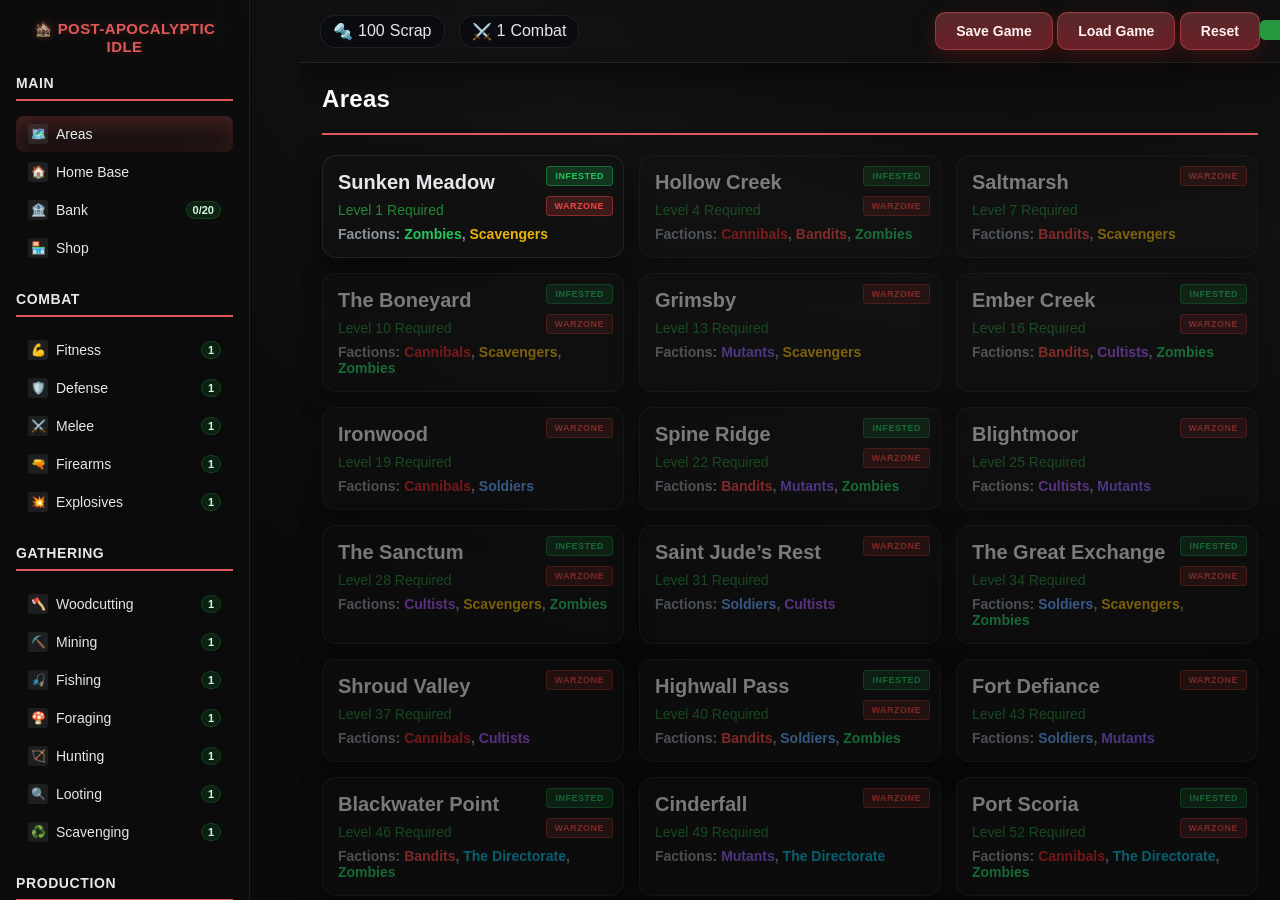
==== commit ecb17e10: "Semi working after split" ====
--- a/index.html
+++ b/index.html
@@ -6,8 +6,15 @@
   <meta charset="utf-8"/>
   <meta content="width=device-width, initial-scale=1.0" name="viewport"/>
   <title>Post-Apocalyptic Idle</title>
-  <link rel="stylesheet" href="styles/layout.css">
-  <link rel="stylesheet" href="styles/homebase.css">
+  <link rel="stylesheet" href="src/styles/layout.css">
+  <link rel="stylesheet" href="src/styles/homebase.css">
+  <link rel="stylesheet" href="src/styles/survivors.css" media="print" onload="this.media='all'">
+  <link rel="stylesheet" href="src/styles/areas.css">
+  <link rel="stylesheet" href="src/styles/combat.css">
+  <link rel="stylesheet" href="src/styles/crafting.css">
+  <link rel="stylesheet" href="src/styles/factions.css">
+  <link rel="stylesheet" href="src/styles/inventory.css">
+  <link rel="stylesheet" href="src/styles/notifications.css">
   <style>
 
     .shop-animals-grid {
@@ -111,16 +118,17 @@
     }
 
     .game-container {
-      display: flex;
-      height: 100vh;
+      display: grid;
+      grid-template-columns: 300px 1fr;
+      height: 100dvh;
     }
 
     .sidebar {
-      width: 250px;
-      background: rgba(18, 18, 18, 0.95);
-      padding: 20px;
-      overflow-y: auto;
-      border-right: 2px solid rgba(255, 255, 255, 0.08);
+      background: var(--surface-1);
+      border-right: 1px solid var(--border);
+      backdrop-filter: blur(10px) saturate(1.2);
+      -webkit-backdrop-filter: blur(10px) saturate(1.2);
+      padding: 20px 16px;
     }
 
     .logo {
@@ -189,9 +197,7 @@
     }
 
     .main-content {
-      flex: 1;
-      background: rgba(0, 0, 0, 0.3);
-      overflow-y: auto;
+      background: transparent;
     }
 
     .top-bar {
@@ -1870,80 +1876,6 @@
   /* Remove grass overlay on tiles that have walls so nothing can show through */
   #homebase-page .tile.wall::after { content: none !important; }
 
-    /* Wall overlay: use per-edge bands sized to 1/3 of the tile. L-corners are formed by enabling multiple bands. */
-    #homebase-page .tile.wall { --w-top: 0; --w-bottom: 0; --w-left: 0; --w-right: 0; }
-    #homebase-page .tile.wall.w-top { --w-top: 1; }
-    #homebase-page .tile.wall.w-bottom { --w-bottom: 1; }
-    #homebase-page .tile.wall.w-left { --w-left: 1; }
-    #homebase-page .tile.wall.w-right { --w-right: 1; }
-
-    #homebase-page .tile.wall::before {
-      content: "";
-      position: absolute;
-      inset: 0;
-      /* ensure walls sit above all tile overlays (roads, sidewalks, bridges, buildings) */
-      z-index: 1000;
-  opacity: 1;
-  mix-blend-mode: normal;
-  background-blend-mode: normal, normal, normal, normal;
-      pointer-events: none;
-      /* Spiked log wall texture with varying circle sizes */
-      /* Order: top, bottom, left, right */
-      background-image:
-        /* Top log wall - horizontal logs with varying sizes */
-        radial-gradient(circle at 50% 50%, #5d4e37 48%, transparent 49%),
-        radial-gradient(circle at 50% 50%, #6b5b45 49%, transparent 50%),
-        radial-gradient(circle at 50% 50%, #4a3c29 47%, transparent 48%),
-        radial-gradient(circle at 50% 50%, #6b5b45 49%, transparent 50%),
-        radial-gradient(circle at 50% 50%, #5d4e37 48%, transparent 49%),
-        linear-gradient(180deg, #3b2f21, #4a3c29),
-        /* Bottom log wall */
-        radial-gradient(circle at 50% 50%, #5d4e37 48%, transparent 49%),
-        radial-gradient(circle at 50% 50%, #6b5b45 49%, transparent 50%),
-        radial-gradient(circle at 50% 50%, #4a3c29 47%, transparent 48%),
-        radial-gradient(circle at 50% 50%, #6b5b45 49%, transparent 50%),
-        radial-gradient(circle at 50% 50%, #5d4e37 48%, transparent 49%),
-        linear-gradient(180deg, #3b2f21, #4a3c29),
-        /* Left log wall - vertical logs */
-        radial-gradient(circle at 50% 50%, #5d4e37 48%, transparent 49%),
-        radial-gradient(circle at 50% 50%, #6b5b45 49%, transparent 50%),
-        radial-gradient(circle at 50% 50%, #4a3c29 47%, transparent 48%),
-        radial-gradient(circle at 50% 50%, #6b5b45 49%, transparent 50%),
-        radial-gradient(circle at 50% 50%, #5d4e37 48%, transparent 49%),
-        linear-gradient(90deg, #3b2f21, #4a3c29),
-        /* Right log wall - vertical logs */
-        radial-gradient(circle at 50% 50%, #5d4e37 48%, transparent 49%),
-        radial-gradient(circle at 50% 50%, #6b5b45 49%, transparent 50%),
-        radial-gradient(circle at 50% 50%, #4a3c29 47%, transparent 48%),
-        radial-gradient(circle at 50% 50%, #6b5b45 49%, transparent 50%),
-        radial-gradient(circle at 50% 50%, #5d4e37 48%, transparent 49%),
-        linear-gradient(90deg, #3b2f21, #4a3c29);
-      background-repeat: no-repeat;
-      background-size:
-        /* Top log wall */
-        calc(var(--w-top) * var(--cell) / 5) calc(var(--w-top) * var(--cell) / 5), calc(var(--w-top) * var(--cell) / 5) calc(var(--w-top) * var(--cell) / 5), calc(var(--w-top) * var(--cell) / 5) calc(var(--w-top) * var(--cell) / 5), calc(var(--w-top) * var(--cell) / 5) calc(var(--w-top) * var(--cell) / 5), calc(var(--w-top) * var(--cell) / 5) calc(var(--w-top) * var(--cell) / 5),
-        100% calc(var(--w-top) * var(--cell) / 5),
-        /* Bottom log wall */
-        calc(var(--w-bottom) * var(--cell) / 5) calc(var(--w-bottom) * var(--cell) / 5), calc(var(--w-bottom) * var(--cell) / 5) calc(var(--w-bottom) * var(--cell) / 5), calc(var(--w-bottom) * var(--cell) / 5) calc(var(--w-bottom) * var(--cell) / 5), calc(var(--w-bottom) * var(--cell) / 5) calc(var(--w-bottom) * var(--cell) / 5), calc(var(--w-bottom) * var(--cell) / 5) calc(var(--w-bottom) * var(--cell) / 5),
-        100% calc(var(--w-bottom) * var(--cell) / 5),
-        /* Left log wall */
-        calc(var(--w-left) * var(--cell) / 5) calc(var(--w-left) * var(--cell) / 5), calc(var(--w-left) * var(--cell) / 5) calc(var(--w-left) * var(--cell) / 5), calc(var(--w-left) * var(--cell) / 5) calc(var(--w-left) * var(--cell) / 5), calc(var(--w-left) * var(--cell) / 5) calc(var(--w-left) * var(--cell) / 5), calc(var(--w-left) * var(--cell) / 5) calc(var(--w-left) * var(--cell) / 5),
-        calc(var(--w-left) * var(--cell) / 5) 100%,
-        /* Right log wall */
-        calc(var(--w-right) * var(--cell) / 5) calc(var(--w-right) * var(--cell) / 5), calc(var(--w-right) * var(--cell) / 5) calc(var(--w-right) * var(--cell) / 5), calc(var(--w-right) * var(--cell) / 5) calc(var(--w-right) * var(--cell) / 5), calc(var(--w-right) * var(--cell) / 5) calc(var(--w-right) * var(--cell) / 5), calc(var(--w-right) * var(--cell) / 5) calc(var(--w-right) * var(--cell) / 5),
-        calc(var(--w-right) * var(--cell) / 5) 100%;
-      background-position:
-        /* Top log wall */
-        0 0, 20% 0, 40% 0, 60% 0, 80% 0, left top,
-        /* Bottom log wall */
-        0 100%, 20% 100%, 40% 100%, 60% 100%, 80% 100%, left bottom,
-        /* Left log wall */
-        0 0, 0 20%, 0 40%, 0 60%, 0 80%, left top,
-        /* Right log wall */
-        100% 0, 100% 20%, 100% 40%, 100% 60%, 100% 80%, right top;
-      /* avoid global inset shadows that make bands look thicker than 1/3 */
-    }
-
     #homebase-page .road {
       background: #3a3c40; /* dirtier, darker base color */
       /* make road tiles visually square and flush so textures connect */
@@ -1970,68 +1902,6 @@
       opacity: 0.5;
       pointer-events: none;
       z-index: 0; /* below the road surface overlay */
-    }
-
-   /* Force ONLY wood-tier walls (level 0) that sit on road/bridge tiles to use log texture.
-     Upgraded tiers (concrete/metal/mixed) must show their own border stripes, so we scope to .wood-wall */
-   #homebase-page .tile.wall.wood-wall.road::before,
-   #homebase-page .tile.wall.wood-wall.bridge::before {
-      z-index: 1000 !important;
-      opacity: 1 !important;
-      mix-blend-mode: normal !important;
-      background-blend-mode: normal, normal, normal, normal !important;
-      background-repeat: no-repeat !important;
-      background-image:
-        /* Top log wall - horizontal logs with varying sizes */
-        radial-gradient(circle at 50% 50%, #5d4e37 48%, transparent 49%),
-        radial-gradient(circle at 50% 50%, #6b5b45 49%, transparent 50%),
-        radial-gradient(circle at 50% 50%, #4a3c29 47%, transparent 48%),
-        radial-gradient(circle at 50% 50%, #6b5b45 49%, transparent 50%),
-        radial-gradient(circle at 50% 50%, #5d4e37 48%, transparent 49%),
-        linear-gradient(180deg, #3b2f21, #4a3c29),
-        /* Bottom log wall */
-        radial-gradient(circle at 50% 50%, #5d4e37 48%, transparent 49%),
-        radial-gradient(circle at 50% 50%, #6b5b45 49%, transparent 50%),
-        radial-gradient(circle at 50% 50%, #4a3c29 47%, transparent 48%),
-        radial-gradient(circle at 50% 50%, #6b5b45 49%, transparent 50%),
-        radial-gradient(circle at 50% 50%, #5d4e37 48%, transparent 49%),
-        linear-gradient(180deg, #3b2f21, #4a3c29),
-        /* Left log wall - vertical logs */
-        radial-gradient(circle at 50% 50%, #5d4e37 48%, transparent 49%),
-        radial-gradient(circle at 50% 50%, #6b5b45 49%, transparent 50%),
-        radial-gradient(circle at 50% 50%, #4a3c29 47%, transparent 48%),
-        radial-gradient(circle at 50% 50%, #6b5b45 49%, transparent 50%),
-        radial-gradient(circle at 50% 50%, #5d4e37 48%, transparent 49%),
-        linear-gradient(90deg, #3b2f21, #4a3c29),
-        /* Right log wall - vertical logs */
-        radial-gradient(circle at 50% 50%, #5d4e37 48%, transparent 49%),
-        radial-gradient(circle at 50% 50%, #6b5b45 49%, transparent 50%),
-        radial-gradient(circle at 50% 50%, #4a3c29 47%, transparent 48%),
-        radial-gradient(circle at 50% 50%, #6b5b45 49%, transparent 50%),
-        radial-gradient(circle at 50% 50%, #5d4e37 48%, transparent 49%),
-        linear-gradient(90deg, #3b2f21, #4a3c29) !important;
-      background-size:
-        /* Top log wall */
-        calc(var(--w-top) * var(--cell) / 5) calc(var(--w-top) * var(--cell) / 5), calc(var(--w-top) * var(--cell) / 5) calc(var(--w-top) * var(--cell) / 5), calc(var(--w-top) * var(--cell) / 5) calc(var(--w-top) * var(--cell) / 5), calc(var(--w-top) * var(--cell) / 5) calc(var(--w-top) * var(--cell) / 5), calc(var(--w-top) * var(--cell) / 5) calc(var(--w-top) * var(--cell) / 5),
-        100% calc(var(--w-top) * var(--cell) / 5),
-        /* Bottom log wall */
-        calc(var(--w-bottom) * var(--cell) / 5) calc(var(--w-bottom) * var(--cell) / 5), calc(var(--w-bottom) * var(--cell) / 5) calc(var(--w-bottom) * var(--cell) / 5), calc(var(--w-bottom) * var(--cell) / 5) calc(var(--w-bottom) * var(--cell) / 5), calc(var(--w-bottom) * var(--cell) / 5) calc(var(--w-bottom) * var(--cell) / 5), calc(var(--w-bottom) * var(--cell) / 5) calc(var(--w-bottom) * var(--cell) / 5),
-        100% calc(var(--w-bottom) * var(--cell) / 5),
-        /* Left log wall */
-        calc(var(--w-left) * var(--cell) / 5) calc(var(--w-left) * var(--cell) / 5), calc(var(--w-left) * var(--cell) / 5) calc(var(--w-left) * var(--cell) / 5), calc(var(--w-left) * var(--cell) / 5) calc(var(--w-left) * var(--cell) / 5), calc(var(--w-left) * var(--cell) / 5) calc(var(--w-left) * var(--cell) / 5), calc(var(--w-left) * var(--cell) / 5) calc(var(--w-left) * var(--cell) / 5),
-        calc(var(--w-left) * var(--cell) / 5) 100%,
-        /* Right log wall */
-        calc(var(--w-right) * var(--cell) / 5) calc(var(--w-right) * var(--cell) / 5), calc(var(--w-right) * var(--cell) / 5) calc(var(--w-right) * var(--cell) / 5), calc(var(--w-right) * var(--cell) / 5) calc(var(--w-right) * var(--cell) / 5), calc(var(--w-right) * var(--cell) / 5) calc(var(--w-right) * var(--cell) / 5), calc(var(--w-right) * var(--cell) / 5) calc(var(--w-right) * var(--cell) / 5),
-        calc(var(--w-right) * var(--cell) / 5) 100% !important;
-      background-position:
-        /* Top log wall */
-        0 0, 20% 0, 40% 0, 60% 0, 80% 0, left top,
-        /* Bottom log wall */
-        0 100%, 20% 100%, 40% 100%, 60% 100%, 80% 100%, left bottom,
-        /* Left log wall */
-        0 0, 0 20%, 0 40%, 0 60%, 0 80%, left top,
-        /* Right log wall */
-        100% 0, 100% 20%, 100% 40%, 100% 60%, 100% 80%, right top !important;
     }
 
     /* road caps: draw two halves per axis so we can hide the unconnected side */
@@ -2623,58 +2493,6 @@
     #homebase-page .tile .river-grass-s { bottom: 3px; }
 
     #homebase-page .tile .river-grass-w,
-    
-    /* Fog of War system - covers areas outside region walls */
-    #homebase-page .tile.fog-of-war::before {
-      content: "";
-      position: absolute;
-      inset: 0;
-      z-index: 1000; /* below walls (1002) */
-      background: 
-        /* Large-scale noise patterns that span multiple tiles */
-        radial-gradient(ellipse 200px 150px at 0% 0%, rgba(110, 110, 110, 0.4) 0%, transparent 70%),
-        radial-gradient(ellipse 180px 200px at 100% 0%, rgba(90, 90, 90, 0.35) 0%, transparent 75%),
-        radial-gradient(ellipse 220px 180px at 0% 100%, rgba(100, 100, 100, 0.38) 0%, transparent 65%),
-        radial-gradient(ellipse 190px 220px at 100% 100%, rgba(105, 105, 105, 0.42) 0%, transparent 80%),
-        /* Medium-scale swirling patterns */
-        radial-gradient(ellipse 120px 90px at 25% 25%, rgba(95, 95, 95, 0.3) 0%, transparent 60%),
-        radial-gradient(ellipse 100px 130px at 75% 75%, rgba(85, 85, 85, 0.28) 0%, transparent 65%),
-        radial-gradient(ellipse 110px 140px at 50% 80%, rgba(115, 115, 115, 0.32) 0%, transparent 70%),
-        /* Fine detail fog wisps */
-        radial-gradient(ellipse 60px 45px at 15% 35%, rgba(98, 98, 98, 0.25) 0%, transparent 50%),
-        radial-gradient(ellipse 45px 70px at 85% 15%, rgba(102, 102, 102, 0.22) 0%, transparent 55%),
-        radial-gradient(ellipse 55px 80px at 35% 85%, rgba(108, 108, 108, 0.24) 0%, transparent 45%),
-        /* Seamless base layer with very subtle variation */
-        linear-gradient(127deg, rgba(98, 98, 98, 0.85) 0%, rgba(102, 102, 102, 0.88) 20%, rgba(94, 94, 94, 0.86) 40%, rgba(106, 106, 106, 0.89) 60%, rgba(96, 96, 96, 0.87) 80%, rgba(100, 100, 100, 0.88) 100%);
-      background-size: 
-        400px 300px,
-        360px 400px,
-        440px 360px,
-        380px 440px,
-        240px 180px,
-        200px 260px,
-        220px 280px,
-        120px 90px,
-        90px 140px,
-        110px 160px,
-        100% 100%;
-      background-position:
-        0 0,
-        0 0,
-        0 0,
-        0 0,
-        0 0,
-        0 0,
-        0 0,
-        0 0,
-        0 0,
-        0 0,
-        0 0;
-      pointer-events: none;
-      opacity: 0.92;
-      /* Smooth edge blending */
-      filter: blur(0.5px);
-    }
     #homebase-page .tile .river-grass-e {
       position: absolute;
       top: 0;
@@ -3334,28 +3152,7 @@
       z-index: 10;
     }
     
-  /* Forced fog for specific diagonal coordinates - only bottom-left half */
-  #homebase-page .tile .forced-fog {
-      position: absolute;
-      inset: 0;
-      background: rgba(100, 100, 100, 0.85);
-      z-index: 1000; /* Reduced from 2000 to place below walls (1002) */
-      pointer-events: none;
-      opacity: 0.95;
-      /* Clip the fog diagonally - only show bottom-left half */
-      clip-path: polygon(0% 0%, 0% 100%, 100% 100%);
-  }
-
   /* legacy .wall tile-wide styling removed; walls are now drawn via per-edge 1/3 overlays only */
-
-  /* === Buoy styles for water region boundaries === */
-  /* Similar to walls, use CSS custom properties to control buoy visibility */
-  #homebase-page .tile.river { --b-top: 0; --b-bottom: 0; --b-left: 0; --b-right: 0; --b-diagonal: 0; }
-  #homebase-page .tile.river.b-top { --b-top: 1; }
-  #homebase-page .tile.river.b-bottom { --b-bottom: 1; }
-  #homebase-page .tile.river.b-left { --b-left: 1; }
-  #homebase-page .tile.river.b-right { --b-right: 1; }
-  #homebase-page .tile.river.b-diagonal { --b-diagonal: 1; }
   
   /* Buoys on river tiles - orange and white alternating circles */
   #homebase-page .tile.river::after {
@@ -3781,13 +3578,13 @@
       </header>
       <div class="content-area">
         <div class="loading" id="loading-screen">Loading game data...</div>
-        <div class="page-content" id="areas-page" style="display: none">
+        <div class="page-content" id="areas-page">
           <div class="content-header">
             <h1 class="content-title">Areas</h1>
           </div>
           <div class="areas-grid" id="areas-grid"></div>
         </div>
-        <section aria-labelledby="area-detail-title" class="page-content" id="area-detail-page" style="display: none">
+        <section aria-labelledby="area-detail-title" class="page-content" id="area-detail-page">
           <div class="content-header">
             <h1 class="content-title" id="area-detail-title">Area Name</h1>
             <button class="action-button" id="back-to-areas">
@@ -3810,13 +3607,13 @@
                       <div class="stat-item"><span>Defense:</span><span id="player-defense">10</span></div>
                     </div>
                     <div class="hp-bar">
-                      <div aria-valuemax="100" aria-valuemin="0" aria-valuenow="100" class="hp-fill" id="player-hp-bar" role="progressbar" style="width: 100%"></div>
+                      <div aria-valuemax="100" aria-valuemin="0" aria-valuenow="100" class="hp-fill" id="player-hp-bar" role="progressbar"></div>
                     </div>
                     <div id="player-hp" style="font-size:12px;">100/100</div>
                   </div>
                   <div class="combat-box">
                     <h4 style="margin:0 0 6px 0;">Enemy</h4>
-                    <div id="enemy-display" style="display:none;">
+                    <div id="enemy-display">
                       <div class="stats-grid">
                         <div class="stat-item"><span>Name:</span><span id="current-enemy-name">Enemy</span></div>
                         <div class="stat-item"><span>Level:</span><span id="enemy-level-display">-</span></div>
@@ -3824,7 +3621,7 @@
                         <div class="stat-item"><span>Defense:</span><span id="enemy-defense-display">-</span></div>
                       </div>
                       <div class="hp-bar">
-                        <div aria-valuemax="100" aria-valuemin="0" aria-valuenow="100" class="hp-fill" id="enemy-hp-bar" role="progressbar" style="width: 100%"></div>
+                        <div aria-valuemax="100" aria-valuemin="0" aria-valuenow="100" class="hp-fill" id="enemy-hp-bar" role="progressbar"></div>
                       </div>
                       <div id="enemy-hp-text">100/100</div>
                     </div>
@@ -3920,7 +3717,7 @@
           </div>
         </section>
       </div>
-      <div class="page-content" id="homebase-page" style="display: none">
+      <div class="page-content" id="homebase-page">
         <div class="hud">
           <div class="badge"><span class="k">🪵 Wood</span> <span class="v" id="wood">150</span> <span class="delta" id="woodDelta"></span></div>
           <div class="badge"><span class="k">🪨 Stone</span> <span class="v" id="stone">120</span> <span class="delta" id="stoneDelta"></span></div>
@@ -3934,6 +3731,12 @@
             <span class="v" id="wallLevel">Wood</span>
             <button class="btn mini wall-upgrade-button" id="upgradeWallBtn" title="Upgrade wall material">
               <span class="wall-icon">🪵</span>Upgrade
+            </button>
+          </div>
+          <div class="badge" id="survivorRecruit">
+            <span class="k">Survivors</span>
+            <button class="btn mini" id="findSurvivorBtn" title="Find a new survivor">
+              <span>👤</span>Find Survivor
             </button>
           </div>
           <div class="mode">
@@ -3964,7 +3767,7 @@
         <div class="toasts" id="toasts"></div>
         
       </div>
-      <div class="page-content" id="bank-page" style="display: none">
+      <div class="page-content" id="bank-page">
         <div class="content-header">
           <h1 class="content-title">Bank</h1>
           <p>
@@ -3974,7 +3777,7 @@
         </div>
         <div class="bank-grid" id="bank-grid"></div>
       </div>
-      <div class="page-content" id="shop-page" style="display: none">
+      <div class="page-content" id="shop-page">
         <div class="content-header">
           <h1 class="content-title">Shop</h1>
           <p>Purchase upgrades and equipment</p>
@@ -3986,7 +3789,7 @@
         </div>
         <div class="shop-grid" id="shop-items"></div>
       </div>
-      <div class="page-content" id="skill-page" style="display: none">
+      <div class="page-content" id="skill-page">
         <div class="content-header">
           <h1 class="content-title" id="skill-page-title">Skill</h1>
         </div>
@@ -4013,10 +3816,6 @@
 
   <div aria-live="polite" class="notification" id="notification" role="status"></div>
   
-  
-  
-  
-
   <script type="module" src="./main.js"></script>
 </body>
 
--- a/src/styles/layout.css
+++ b/src/styles/layout.css
@@ -0,0 +1,353 @@
+/* ===============================
+   LAYOUT & NAVIGATION STYLES
+   ===============================
+   General layout, navigation, and shared UI components
+*/
+
+/* Reset and base styles */
+* {
+  margin: 0;
+  padding: 0;
+  box-sizing: border-box;
+}
+
+/* CSS Variables */
+:root {
+  --brand: #e05858;
+  --brand-600: #b52d3c;
+  --text: #e5e7eb;
+  --muted: #9ca3af;
+  --surface-1: rgba(12, 12, 12, 0.6);
+  --surface-2: rgba(18, 18, 18, 0.7);
+  --border: rgba(255, 255, 255, 0.08);
+  --shadow: 0 10px 30px rgba(0, 0, 0, 0.5);
+  --radius: 14px;
+  --radius-sm: 10px;
+  --radius-xs: 8px;
+  --success: #3a5f3a;
+  --warning: #d97706;
+  --danger: #b91c1c;
+  /* Unified progress bar sizing */
+  --bar-height: 14px;
+  --bar-radius: 7px;
+}
+
+/* Body and main container */
+body {
+  font-family: "Segoe UI", Tahoma, Geneva, Verdana, sans-serif;
+  background: radial-gradient(1200px 800px at 80% -10%, #0a0a0a, #121212 45%, #0a0a0a 100%);
+  color: #e6edf3;
+  overflow: hidden;
+}
+
+.game-container {
+  display: flex;
+  height: 100vh;
+}
+
+/* Sidebar navigation */
+.sidebar {
+  width: 250px;
+  background: rgba(18, 18, 18, 0.95);
+  padding: 20px;
+  overflow-y: auto;
+  border-right: 2px solid rgba(255, 255, 255, 0.08);
+}
+
+.logo {
+  text-align: center;
+  margin-bottom: 20px;
+  font-size: 16px;
+  font-weight: bold;
+  color: var(--brand);
+  text-shadow: 0 0 10px rgba(224, 88, 88, 0.3);
+}
+
+.nav-section {
+  margin-bottom: 25px;
+}
+
+.nav-section h3 {
+  color: var(--muted);
+  font-size: 14px;
+  margin-bottom: 10px;
+  text-transform: uppercase;
+  border-bottom: 1px solid var(--border);
+  padding-bottom: 5px;
+}
+
+.nav-item {
+  display: flex;
+  align-items: center;
+  padding: 8px 12px;
+  margin: 2px 0;
+  cursor: pointer;
+  border-radius: 4px;
+  transition: all 0.2s;
+  font-size: 14px;
+}
+
+.nav-item:hover {
+  background: rgba(255, 255, 255, 0.06);
+}
+
+.nav-item.active {
+  background: var(--brand-600);
+  color: #e6edf3;
+}
+
+.nav-item .icon {
+  width: 20px;
+  height: 20px;
+  margin-right: 8px;
+  background: rgba(255, 255, 255, 0.06);
+  border-radius: 3px;
+  display: flex;
+  align-items: center;
+  justify-content: center;
+  font-size: 12px;
+}
+
+.level-badge {
+  margin-left: auto;
+  background: rgba(58, 90, 64, 0.25);
+  color: #d1fae5;
+  padding: 2px 6px;
+  border-radius: 10px;
+  font-size: 11px;
+  font-weight: bold;
+  border: 1px solid rgba(58, 90, 64, 0.45);
+}
+
+/* Main content area */
+.main-content {
+  flex: 1;
+  background: rgba(0, 0, 0, 0.3);
+  overflow-y: auto;
+}
+
+/* Top bar */
+.top-bar {
+  background: rgba(18, 18, 18, 0.95);
+  padding: 15px 20px;
+  border-bottom: 2px solid rgba(255, 255, 255, 0.08);
+  display: flex;
+  justify-content: space-between;
+  align-items: center;
+}
+
+.currency-display {
+  display: flex;
+  gap: 20px;
+}
+
+.currency-item {
+  display: flex;
+  align-items: center;
+  gap: 5px;
+  background: rgba(0, 0, 0, 0.3);
+  padding: 5px 10px;
+  border-radius: 15px;
+}
+
+/* Content area */
+.content-area {
+  padding: 20px;
+}
+
+.content-header {
+  margin-bottom: 20px;
+  border-bottom: 2px solid var(--brand);
+  padding-bottom: 10px;
+}
+
+.content-title {
+  font-size: 24px;
+  color: white;
+  margin-bottom: 10px;
+}
+
+/* Loading state */
+.loading {
+  display: flex;
+  justify-content: center;
+  align-items: center;
+  height: 200px;
+  font-size: 18px;
+  color: var(--brand);
+}
+
+.loading.show {
+  display: flex;
+}
+
+.loading:not(.show) {
+  display: none;
+}
+
+/* Skill info panel */
+.skill-info {
+  background: rgba(18, 18, 18, 0.9);
+  border-radius: 8px;
+  padding: 15px;
+  margin-bottom: 20px;
+}
+
+.xp-bar {
+  width: 100%;
+  height: 20px;
+  background: rgba(0, 0, 0, 0.3);
+  border-radius: 10px;
+  overflow: hidden;
+  margin: 10px 0;
+}
+
+.xp-fill {
+  height: 100%;
+  background: linear-gradient(90deg, #238636, #1a7f37);
+  transition: width 0.3s ease;
+  width: var(--skill-xp-width, 0%);
+}
+
+/* Page visibility classes */
+.page-content {
+  display: none;
+}
+
+.page-content.visible {
+  display: block;
+}
+
+.page-content.hidden {
+  display: none !important;
+}
+
+.toggle-button {
+  padding: 8px 16px;
+  border: 1px solid rgba(255, 255, 255, 0.1);
+  border-radius: 6px;
+  background: rgba(255, 255, 255, 0.06);
+  color: #e6edf3;
+  cursor: pointer;
+  font-size: 14px;
+  transition: all 0.2s ease;
+}
+
+.toggle-button:hover {
+  background: rgba(255, 255, 255, 0.1);
+}
+
+.toggle-button.active {
+  background: #2ecc71;
+  border-color: #27ae60;
+}
+
+/* Progress bar styles - extracted from JavaScript */
+.progress-fill {
+  transition: width 0.3s ease;
+}
+
+.progress-fill.reset {
+  width: 0% !important;
+}
+
+.enemy-hp-fill {
+  background: linear-gradient(90deg, #dc3545, #b02a37);
+  transition: width 0.3s ease;
+}
+
+.enemy-hp-fill.full {
+  width: 100% !important;
+}
+
+/* Responsive design */
+@media (max-width: 768px) {
+  .game-container {
+    flex-direction: column;
+  }
+
+  .sidebar {
+    width: 100%;
+    height: auto;
+    border-right: none;
+    border-bottom: 2px solid rgba(255, 255, 255, 0.08);
+  }
+
+  .top-bar {
+    flex-direction: column;
+    gap: 10px;
+  }
+
+  .currency-display {
+    justify-content: center;
+  }
+
+  .content-area {
+    padding: 15px;
+  }
+}
+
+/* Accessibility and performance */
+* {
+  -ms-overflow-style: none;
+  scrollbar-width: none;
+}
+
+*::-webkit-scrollbar {
+  width: 0 !important;
+  height: 0 !important;
+}
+
+*::-webkit-scrollbar-track {
+  background: transparent;
+}
+
+*::-webkit-scrollbar-thumb {
+  background: transparent;
+}
+
+@media (prefers-reduced-motion: reduce) {
+  * {
+    transition: none !important;
+    animation-duration: 0.01ms !important;
+    animation-iteration-count: 1 !important;
+  }
+}
+
+/* Focus states for accessibility */
+.nav-item:focus-visible {
+  outline: 3px solid rgba(224, 88, 88, 0.35);
+  outline-offset: 2px;
+}
+
+/* Tooltip positioning styles - extracted from JavaScript */
+.tooltip-positioned {
+  position: fixed;
+  z-index: 10000;
+}
+
+/* Enhanced tooltip positioning for better UX */
+.tooltip-positioned.tooltip-left {
+  transform: translateX(-100%);
+}
+
+/* Bank held item ghost */
+#bank-held-ghost {
+  position: absolute;
+  pointer-events: none;
+  z-index: 9999;
+  display: none;
+  background: #111111;
+  border: 1px solid rgba(255, 255, 255, 0.1);
+  border-radius: 4px;
+  padding: 4px 6px;
+  color: #f8f9fa;
+  font-size: 12px;
+  box-shadow: 0 2px 6px rgba(0, 0, 0, 0.3);
+  transform: translate(0, 0);
+  transition: none;
+}
+
+#bank-held-ghost.visible {
+  display: block;
+}
--- a/src/styles/homebase.css
+++ b/src/styles/homebase.css
@@ -0,0 +1,295 @@
+#homebase-page .tile.wall.wood-wall .diagonal-rail-nw,
+#homebase-page .tile.wall.wood-wall .diagonal-rail-ne,
+#homebase-page .tile.wall.wood-wall .diagonal-rail-sw,
+#homebase-page .tile.wall.wood-wall .diagonal-rail-se,
+#homebase-page .tile.wall.concrete-wall .diagonal-rail-nw,
+#homebase-page .tile.wall.concrete-wall .diagonal-rail-ne,
+#homebase-page .tile.wall.concrete-wall .diagonal-rail-sw,
+#homebase-page .tile.wall.concrete-wall .diagonal-rail-se,
+#homebase-page .tile.wall.metal-wall .diagonal-rail-nw,
+#homebase-page .tile.wall.metal-wall .diagonal-rail-ne,
+#homebase-page .tile.wall.metal-wall .diagonal-rail-sw,
+#homebase-page .tile.wall.metal-wall .diagonal-rail-se,
+#homebase-page .tile.wall.bunker-wall .diagonal-rail-nw,
+#homebase-page .tile.wall.bunker-wall .diagonal-rail-ne,
+#homebase-page .tile.wall.bunker-wall .diagonal-rail-sw,
+#homebase-page .tile.wall.bunker-wall .diagonal-rail-se { height: calc(var(--cell)/5) !important; }
+
+#homebase-page .tile.wall.wood-wall .diagonal-rail-nw,
+#homebase-page .tile.wall.wood-wall .diagonal-rail-ne,
+#homebase-page .tile.wall.wood-wall .diagonal-rail-sw,
+#homebase-page .tile.wall.wood-wall .diagonal-rail-se { background:
+  /* Use same palette as log texture (road/bridge crossing) */
+  linear-gradient(180deg,#3b2f21,#4a3c29),
+  radial-gradient(circle at 50% 35%, rgba(255,255,255,0.06) 0 40%, transparent 55%),
+  radial-gradient(circle at 70% 70%, rgba(0,0,0,0.25) 0 45%, transparent 60%),
+  repeating-linear-gradient(90deg,#5d4e37 0 6px,#6b5b45 6px 12px,#4a3c29 12px 18px);
+  background-blend-mode: normal, normal, normal, multiply;
+  box-shadow: inset 0 0 1px rgba(0,0,0,0.4);
+}
+
+#homebase-page .tile.wall.concrete-wall .diagonal-rail-nw,
+#homebase-page .tile.wall.concrete-wall .diagonal-rail-ne,
+#homebase-page .tile.wall.concrete-wall .diagonal-rail-sw,
+#homebase-page .tile.wall.concrete-wall .diagonal-rail-se { background:
+  linear-gradient(180deg,#8e8f8e,#9b9c9b),
+  radial-gradient(circle at 40% 45%, rgba(255,255,255,0.04) 0 55%, transparent 60%),
+  radial-gradient(circle at 70% 60%, rgba(0,0,0,0.12) 0 50%, transparent 65%); background-blend-mode: normal; }
+
+#homebase-page .tile.wall.metal-wall .diagonal-rail-nw,
+#homebase-page .tile.wall.metal-wall .diagonal-rail-ne,
+#homebase-page .tile.wall.metal-wall .diagonal-rail-sw,
+#homebase-page .tile.wall.metal-wall .diagonal-rail-se { background:
+  linear-gradient(180deg,#494947,#565653),
+  radial-gradient(circle at 42% 38%, rgba(255,255,255,0.025) 0 55%, transparent 65%),
+  radial-gradient(circle at 65% 70%, rgba(0,0,0,0.20) 0 55%, transparent 70%); }
+
+#homebase-page .tile.wall.bunker-wall .diagonal-rail-nw,
+#homebase-page .tile.wall.bunker-wall .diagonal-rail-ne,
+#homebase-page .tile.wall.bunker-wall .diagonal-rail-sw,
+#homebase-page .tile.wall.bunker-wall .diagonal-rail-se { background:
+  linear-gradient(180deg,#5a5b5a,#676867),
+  radial-gradient(circle at 38% 44%, rgba(255,255,255,0.025) 0 55%, transparent 65%),
+  radial-gradient(circle at 68% 66%, rgba(0,0,0,0.20) 0 55%, transparent 70%); }
+
+#homebase-page .tile.wall.wood-wall::before { content:""; position:absolute; inset:0; z-index:1000; pointer-events:none; background:
+  linear-gradient(#7d5934,#8e693e) top/100% calc(var(--w-top)*var(--cell)/5) no-repeat,
+  linear-gradient(#7d5934,#8e693e) bottom/100% calc(var(--w-bottom)*var(--cell)/5) no-repeat,
+  linear-gradient(#7d5934,#8e693e) left/calc(var(--w-left)*var(--cell)/5) 100% no-repeat,
+  linear-gradient(#7d5934,#8e693e) right/calc(var(--w-right)*var(--cell)/5) 100% no-repeat; }
+
+#homebase-page .tile.wall.concrete-wall::before { content:""; position:absolute; inset:0; z-index:1000; pointer-events:none; background:
+  linear-gradient(#909190,#9d9e9d) top/100% calc(var(--w-top)*var(--cell)/5) no-repeat,
+  linear-gradient(#909190,#9d9e9d) bottom/100% calc(var(--w-bottom)*var(--cell)/5) no-repeat,
+  linear-gradient(#909190,#9d9e9d) left/calc(var(--w-left)*var(--cell)/5) 100% no-repeat,
+  linear-gradient(#909190,#9d9e9d) right/calc(var(--w-right)*var(--cell)/5) 100% no-repeat; }
+
+#homebase-page .tile.wall.metal-wall::before { content:""; position:absolute; inset:0; z-index:1000; pointer-events:none; background:
+  linear-gradient(#4a4a48,#575754) top/100% calc(var(--w-top)*var(--cell)/5) no-repeat,
+  linear-gradient(#4a4a48,#575754) bottom/100% calc(var(--w-bottom)*var(--cell)/5) no-repeat,
+  linear-gradient(#4a4a48,#575754) left/calc(var(--w-left)*var(--cell)/5) 100% no-repeat,
+  linear-gradient(#4a4a48,#575754) right/calc(var(--w-right)*var(--cell)/5) 100% no-repeat; }
+
+#homebase-page .tile.wall.bunker-wall::before { content:""; position:absolute; inset:0; z-index:1000; pointer-events:none; background:
+  linear-gradient(#5d5e5d,#656665) top/100% calc(var(--w-top)*var(--cell)/5) no-repeat,
+  linear-gradient(#5d5e5d,#656665) bottom/100% calc(var(--w-bottom)*var(--cell)/5) no-repeat,
+  linear-gradient(#5d5e5d,#656665) left/calc(var(--w-left)*var(--cell)/5) 100% no-repeat,
+  linear-gradient(#5d5e5d,#656665) right/calc(var(--w-right)*var(--cell)/5) 100% no-repeat; }
+
+.wall-upgrade-button.concrete { background:linear-gradient(135deg,#7b7b7b,#9a9a9a); }
+.wall-upgrade-button.concrete:hover:not(:disabled) { background:linear-gradient(135deg,#8a8a8a,#ababab); }
+.wall-upgrade-button.metal { background:linear-gradient(135deg,#4f4f4f,#6a6a6a); color:#ddd; }
+.wall-upgrade-button.metal:hover:not(:disabled) { background:linear-gradient(135deg,#5d5d5d,#787878); }
+.wall-upgrade-button.bunker { background:linear-gradient(135deg,#6d6d6d,#8a8a8a); }
+.wall-upgrade-button.bunker:hover:not(:disabled) { background:linear-gradient(135deg,#7a7a7a,#9a9a9a); }
+/* Wall overlay: use per-edge bands sized to 1/3 of the tile. L-corners are formed by enabling multiple bands. */
+#homebase-page .tile.wall { --w-top: 0; --w-bottom: 0; --w-left: 0; --w-right: 0; }
+#homebase-page .tile.wall.w-top { --w-top: 1; }
+#homebase-page .tile.wall.w-bottom { --w-bottom: 1; }
+#homebase-page .tile.wall.w-left { --w-left: 1; }
+#homebase-page .tile.wall.w-right { --w-right: 1; }
+
+#homebase-page .tile.wall::before {
+  content: "";
+  position: absolute;
+  inset: 0;
+  /* ensure walls sit above all tile overlays (roads, sidewalks, bridges, buildings) */
+  z-index: 1000;
+  opacity: 1;
+  mix-blend-mode: normal;
+  background-blend-mode: normal, normal, normal, normal;
+  pointer-events: none;
+  /* Spiked log wall texture with varying circle sizes */
+  /* Order: top, bottom, left, right */
+  background-image:
+    /* Top log wall - horizontal logs with varying sizes */
+    radial-gradient(circle at 50% 50%, #5d4e37 48%, transparent 49%),
+    radial-gradient(circle at 50% 50%, #6b5b45 49%, transparent 50%),
+    radial-gradient(circle at 50% 50%, #4a3c29 47%, transparent 48%),
+    radial-gradient(circle at 50% 50%, #6b5b45 49%, transparent 50%),
+    radial-gradient(circle at 50% 50%, #5d4e37 48%, transparent 49%),
+    linear-gradient(180deg, #3b2f21, #4a3c29),
+    /* Bottom log wall */
+    radial-gradient(circle at 50% 50%, #5d4e37 48%, transparent 49%),
+    radial-gradient(circle at 50% 50%, #6b5b45 49%, transparent 50%),
+    radial-gradient(circle at 50% 50%, #4a3c29 47%, transparent 48%),
+    radial-gradient(circle at 50% 50%, #6b5b45 49%, transparent 50%),
+    radial-gradient(circle at 50% 50%, #5d4e37 48%, transparent 49%),
+    linear-gradient(180deg, #3b2f21, #4a3c29),
+    /* Left log wall - vertical logs */
+    radial-gradient(circle at 50% 50%, #5d4e37 48%, transparent 49%),
+    radial-gradient(circle at 50% 50%, #6b5b45 49%, transparent 50%),
+    radial-gradient(circle at 50% 50%, #4a3c29 47%, transparent 48%),
+    radial-gradient(circle at 50% 50%, #6b5b45 49%, transparent 50%),
+    radial-gradient(circle at 50% 50%, #5d4e37 48%, transparent 49%),
+    linear-gradient(90deg, #3b2f21, #4a3c29),
+    /* Right log wall - vertical logs */
+    radial-gradient(circle at 50% 50%, #5d4e37 48%, transparent 49%),
+    radial-gradient(circle at 50% 50%, #6b5b45 49%, transparent 50%),
+    radial-gradient(circle at 50% 50%, #4a3c29 47%, transparent 48%),
+    radial-gradient(circle at 50% 50%, #6b5b45 49%, transparent 50%),
+    radial-gradient(circle at 50% 50%, #5d4e37 48%, transparent 49%),
+    linear-gradient(90deg, #3b2f21, #4a3c29);
+  background-repeat: no-repeat;
+  background-size:
+    /* Top log wall */
+    calc(var(--w-top) * var(--cell) / 5) calc(var(--w-top) * var(--cell) / 5), calc(var(--w-top) * var(--cell) / 5) calc(var(--w-top) * var(--cell) / 5), calc(var(--w-top) * var(--cell) / 5) calc(var(--w-top) * var(--cell) / 5), calc(var(--w-top) * var(--cell) / 5) calc(var(--w-top) * var(--cell) / 5), calc(var(--w-top) * var(--cell) / 5) calc(var(--w-top) * var(--cell) / 5),
+    100% calc(var(--w-top) * var(--cell) / 5),
+    /* Bottom log wall */
+    calc(var(--w-bottom) * var(--cell) / 5) calc(var(--w-bottom) * var(--cell) / 5), calc(var(--w-bottom) * var(--cell) / 5) calc(var(--w-bottom) * var(--cell) / 5), calc(var(--w-bottom) * var(--cell) / 5) calc(var(--w-bottom) * var(--cell) / 5), calc(var(--w-bottom) * var(--cell) / 5) calc(var(--w-bottom) * var(--cell) / 5), calc(var(--w-bottom) * var(--cell) / 5) calc(var(--w-bottom) * var(--cell) / 5),
+    100% calc(var(--w-bottom) * var(--cell) / 5),
+    /* Left log wall */
+    calc(var(--w-left) * var(--cell) / 5) calc(var(--w-left) * var(--cell) / 5), calc(var(--w-left) * var(--cell) / 5) calc(var(--w-left) * var(--cell) / 5), calc(var(--w-left) * var(--cell) / 5) calc(var(--w-left) * var(--cell) / 5), calc(var(--w-left) * var(--cell) / 5) calc(var(--w-left) * var(--cell) / 5), calc(var(--w-left) * var(--cell) / 5) calc(var(--w-left) * var(--cell) / 5),
+    calc(var(--w-left) * var(--cell) / 5) 100%,
+    /* Right log wall */
+    calc(var(--w-right) * var(--cell) / 5) calc(var(--w-right) * var(--cell) / 5), calc(var(--w-right) * var(--cell) / 5) calc(var(--w-right) * var(--cell) / 5), calc(var(--w-right) * var(--cell) / 5) calc(var(--w-right) * var(--cell) / 5), calc(var(--w-right) * var(--cell) / 5) calc(var(--w-right) * var(--cell) / 5), calc(var(--w-right) * var(--cell) / 5) calc(var(--w-right) * var(--cell) / 5),
+    calc(var(--w-right) * var(--cell) / 5) 100%;
+  background-position:
+    /* Top log wall */
+    0 0, 20% 0, 40% 0, 60% 0, 80% 0, left top,
+    /* Bottom log wall */
+    0 100%, 20% 100%, 40% 100%, 60% 100%, 80% 100%, left bottom,
+    /* Left log wall */
+    0 0, 0 20%, 0 40%, 0 60%, 0 80%, left top,
+    /* Right log wall */
+    100% 0, 100% 20%, 100% 40%, 100% 60%, 100% 80%, right top;
+  /* avoid global inset shadows that make bands look thicker than 1/3 */
+}
+
+/* Remove grass overlay on tiles that have walls so nothing can show through */
+#homebase-page .tile.wall::after { content: none !important; }
+
+/* Force ONLY wood-tier walls (level 0) that sit on road/bridge tiles to use log texture.
+   Upgraded tiers (concrete/metal/mixed) must show their own border stripes, so we scope to .wood-wall */
+#homebase-page .tile.wall.wood-wall.road::before,
+#homebase-page .tile.wall.wood-wall.bridge::before {
+  z-index: 1000 !important;
+  opacity: 1 !important;
+  mix-blend-mode: normal !important;
+  background-blend-mode: normal, normal, normal, normal !important;
+  background-repeat: no-repeat !important;
+  background-image:
+    /* Top log wall - horizontal logs with varying sizes */
+    radial-gradient(circle at 50% 50%, #5d4e37 48%, transparent 49%),
+    radial-gradient(circle at 50% 50%, #6b5b45 49%, transparent 50%),
+    radial-gradient(circle at 50% 50%, #4a3c29 47%, transparent 48%),
+    radial-gradient(circle at 50% 50%, #6b5b45 49%, transparent 50%),
+    radial-gradient(circle at 50% 50%, #5d4e37 48%, transparent 49%),
+    linear-gradient(180deg, #3b2f21, #4a3c29),
+    /* Bottom log wall */
+    radial-gradient(circle at 50% 50%, #5d4e37 48%, transparent 49%),
+    radial-gradient(circle at 50% 50%, #6b5b45 49%, transparent 50%),
+    radial-gradient(circle at 50% 50%, #4a3c29 47%, transparent 48%),
+    radial-gradient(circle at 50% 50%, #6b5b45 49%, transparent 50%),
+    radial-gradient(circle at 50% 50%, #5d4e37 48%, transparent 49%),
+    linear-gradient(180deg, #3b2f21, #4a3c29),
+    /* Left log wall - vertical logs */
+    radial-gradient(circle at 50% 50%, #5d4e37 48%, transparent 49%),
+    radial-gradient(circle at 50% 50%, #6b5b45 49%, transparent 50%),
+    radial-gradient(circle at 50% 50%, #4a3c29 47%, transparent 48%),
+    radial-gradient(circle at 50% 50%, #6b5b45 49%, transparent 50%),
+    radial-gradient(circle at 50% 50%, #5d4e37 48%, transparent 49%),
+    linear-gradient(90deg, #3b2f21, #4a3c29),
+    /* Right log wall - vertical logs */
+    radial-gradient(circle at 50% 50%, #5d4e37 48%, transparent 49%),
+    radial-gradient(circle at 50% 50%, #6b5b45 49%, transparent 50%),
+    radial-gradient(circle at 50% 50%, #4a3c29 47%, transparent 48%),
+    radial-gradient(circle at 50% 50%, #6b5b45 49%, transparent 50%),
+    radial-gradient(circle at 50% 50%, #5d4e37 48%, transparent 49%),
+    linear-gradient(90deg, #3b2f21, #4a3c29) !important;
+  background-size:
+    /* Top log wall */
+    calc(var(--w-top) * var(--cell) / 5) calc(var(--w-top) * var(--cell) / 5), calc(var(--w-top) * var(--cell) / 5) calc(var(--w-top) * var(--cell) / 5), calc(var(--w-top) * var(--cell) / 5) calc(var(--w-top) * var(--cell) / 5), calc(var(--w-top) * var(--cell) / 5) calc(var(--w-top) * var(--cell) / 5), calc(var(--w-top) * var(--cell) / 5) calc(var(--w-top) * var(--cell) / 5),
+    100% calc(var(--w-top) * var(--cell) / 5),
+    /* Bottom log wall */
+    calc(var(--w-bottom) * var(--cell) / 5) calc(var(--w-bottom) * var(--cell) / 5), calc(var(--w-bottom) * var(--cell) / 5) calc(var(--w-bottom) * var(--cell) / 5), calc(var(--w-bottom) * var(--cell) / 5) calc(var(--w-bottom) * var(--cell) / 5), calc(var(--w-bottom) * var(--cell) / 5) calc(var(--w-bottom) * var(--cell) / 5), calc(var(--w-bottom) * var(--cell) / 5) calc(var(--w-bottom) * var(--cell) / 5),
+    100% calc(var(--w-bottom) * var(--cell) / 5),
+    /* Left log wall */
+    calc(var(--w-left) * var(--cell) / 5) calc(var(--w-left) * var(--cell) / 5), calc(var(--w-left) * var(--cell) / 5) calc(var(--w-left) * var(--cell) / 5), calc(var(--w-left) * var(--cell) / 5) calc(var(--w-left) * var(--cell) / 5), calc(var(--w-left) * var(--cell) / 5) calc(var(--w-left) * var(--cell) / 5), calc(var(--w-left) * var(--cell) / 5) calc(var(--w-left) * var(--cell) / 5),
+    calc(var(--w-left) * var(--cell) / 5) 100%,
+    /* Right log wall */
+    calc(var(--w-right) * var(--cell) / 5) calc(var(--w-right) * var(--cell) / 5), calc(var(--w-right) * var(--cell) / 5) calc(var(--w-right) * var(--cell) / 5), calc(var(--w-right) * var(--cell) / 5) calc(var(--w-right) * var(--cell) / 5), calc(var(--w-right) * var(--cell) / 5) calc(var(--w-right) * var(--cell) / 5), calc(var(--w-right) * var(--cell) / 5) calc(var(--w-right) * var(--cell) / 5),
+    calc(var(--w-right) * var(--cell) / 5) 100% !important;
+  background-position:
+    /* Top log wall */
+    0 0, 20% 0, 40% 0, 60% 0, 80% 0, left top,
+    /* Bottom log wall */
+    0 100%, 20% 100%, 40% 100%, 60% 100%, 80% 100%, left bottom,
+    /* Left log wall */
+    0 0, 0 20%, 0 40%, 0 60%, 0 80%, left top,
+    /* Right log wall */
+    100% 0, 100% 20%, 100% 40%, 100% 60%, 100% 80%, right top !important;
+}
+
+/* Fog of War system - covers areas outside region walls */
+#homebase-page .tile.fog-of-war::before {
+  content: "";
+  position: absolute;
+  inset: 0;
+  z-index: 1000; /* below walls (1002) */
+  background:
+    /* Large-scale noise patterns that span multiple tiles */
+    radial-gradient(ellipse 200px 150px at 0% 0%, rgba(110, 110, 110, 0.4) 0%, transparent 70%),
+    radial-gradient(ellipse 180px 200px at 100% 0%, rgba(90, 90, 90, 0.35) 0%, transparent 75%),
+    radial-gradient(ellipse 220px 180px at 0% 100%, rgba(100, 100, 100, 0.38) 0%, transparent 65%),
+    radial-gradient(ellipse 190px 220px at 100% 100%, rgba(105, 105, 105, 0.42) 0%, transparent 80%),
+    /* Medium-scale swirling patterns */
+    radial-gradient(ellipse 120px 90px at 25% 25%, rgba(95, 95, 95, 0.3) 0%, transparent 60%),
+    radial-gradient(ellipse 100px 130px at 75% 75%, rgba(85, 85, 85, 0.28) 0%, transparent 65%),
+    radial-gradient(ellipse 110px 140px at 50% 80%, rgba(115, 115, 115, 0.32) 0%, transparent 70%),
+    /* Fine detail fog wisps */
+    radial-gradient(ellipse 60px 45px at 15% 35%, rgba(98, 98, 98, 0.25) 0%, transparent 50%),
+    radial-gradient(ellipse 45px 70px at 85% 15%, rgba(102, 102, 102, 0.22) 0%, transparent 55%),
+    radial-gradient(ellipse 55px 80px at 35% 85%, rgba(108, 108, 108, 0.24) 0%, transparent 45%),
+    /* Seamless base layer with very subtle variation */
+    linear-gradient(127deg, rgba(98, 98, 98, 0.85) 0%, rgba(102, 102, 102, 0.88) 20%, rgba(94, 94, 94, 0.86) 40%, rgba(106, 106, 106, 0.89) 60%, rgba(96, 96, 96, 0.87) 80%, rgba(100, 100, 100, 0.88) 100%);
+  background-size:
+    400px 300px,
+    360px 400px,
+    440px 360px,
+    380px 440px,
+    240px 180px,
+    200px 260px,
+    220px 280px,
+    120px 90px,
+    90px 140px,
+    110px 160px,
+    100% 100%;
+  background-position:
+    0 0,
+    0 0,
+    0 0,
+    0 0,
+    0 0,
+    0 0,
+    0 0,
+    0 0,
+    0 0,
+    0 0,
+    0 0;
+  pointer-events: none;
+  opacity: 0.92;
+  /* Smooth edge blending */
+  filter: blur(0.5px);
+}
+
+/* Forced fog for specific diagonal coordinates - only bottom-left half */
+#homebase-page .tile .forced-fog {
+  position: absolute;
+  inset: 0;
+  background: rgba(100, 100, 100, 0.85);
+  z-index: 1000; /* Reduced from 2000 to place below walls (1002) */
+  pointer-events: none;
+  opacity: 0.95;
+  /* Clip the fog diagonally - only show bottom-left half */
+  clip-path: polygon(0% 0%, 0% 100%, 100% 100%);
+}
+
+/* === Buoy styles for water region boundaries === */
+/* Similar to walls, use CSS custom properties to control buoy visibility */
+#homebase-page .tile.river { --b-top: 0; --b-bottom: 0; --b-left: 0; --b-right: 0; --b-diagonal: 0; }
+#homebase-page .tile.river.b-top { --b-top: 1; }
+#homebase-page .tile.river.b-bottom { --b-bottom: 1; }
+#homebase-page .tile.river.b-left { --b-left: 1; }
+#homebase-page .tile.river.b-right { --b-right: 1; }
+#homebase-page .tile.river.b-diagonal { --b-diagonal: 1; }
--- a/src/styles/survivors.css
+++ b/src/styles/survivors.css
@@ -0,0 +1,155 @@
+/* survivors.css - Styling for survivor recruitment system */
+
+.survivor-popup-overlay {
+  position: fixed;
+  top: 0;
+  left: 0;
+  width: 100%;
+  height: 100%;
+  background: rgba(0, 0, 0, 0.8);
+  display: flex;
+  align-items: center;
+  justify-content: center;
+  z-index: 10000;
+  contain: strict; /* Improve performance by containing layout/paint */
+  will-change: opacity; /* Hardware acceleration hint */
+}
+
+.survivor-popup {
+  background: #1e1e1e;
+  border: 2px solid #444;
+  border-radius: 12px;
+  padding: 24px;
+  max-width: 400px;
+  width: 90%;
+  box-shadow: 0 4px 16px rgba(0, 0, 0, 0.3);
+  position: relative;
+  color: #e6edf3;
+  font-family: -apple-system, BlinkMacSystemFont, 'Segoe UI', Roboto, sans-serif;
+  contain: content; /* Performance optimization */
+}
+
+.survivor-popup h2 {
+  margin: 0;
+  font-size: 24px;
+  font-weight: bold;
+}
+
+.survivor-popup h3 {
+  margin: 0 0 12px 0;
+  font-size: 18px;
+  color: #e6edf3;
+  font-weight: 600;
+}
+
+.survivor-popup .rarity-common {
+  color: #8b8b8b;
+}
+
+.survivor-popup .rarity-rare {
+  color: #4a90e2;
+}
+
+.survivor-popup .rarity-epic {
+  color: #9b59b6;
+}
+
+.survivor-popup .rarity-legendary {
+  color: #f39c12;
+}
+
+.survivor-popup .stats-grid {
+  display: grid;
+  grid-template-columns: 1fr 1fr;
+  gap: 8px;
+  margin-bottom: 20px;
+}
+
+.survivor-popup .stat-item {
+  background: rgba(255, 255, 255, 0.1);
+  padding: 8px;
+  border-radius: 6px;
+  display: flex;
+  align-items: center;
+  gap: 6px;
+  font-size: 14px;
+}
+
+.survivor-popup .stat-icon {
+  font-size: 16px;
+}
+
+.survivor-popup .stat-attack {
+  color: #ff6b6b;
+}
+
+.survivor-popup .stat-defense {
+  color: #4ecdc4;
+}
+
+.survivor-popup .stat-hp {
+  color: #45b7d1;
+}
+
+.survivor-popup .stat-luck {
+  color: #f9ca24;
+}
+
+.survivor-popup .perk-section {
+  margin-bottom: 20px;
+}
+
+.survivor-popup .perk-card {
+  background: rgba(255, 255, 255, 0.1);
+  padding: 12px;
+  border-radius: 6px;
+  border-left: 3px solid #f39c12;
+}
+
+.survivor-popup .perk-name {
+  color: #f39c12;
+  font-weight: bold;
+  margin-bottom: 4px;
+  font-size: 16px;
+}
+
+.survivor-popup .perk-description {
+  color: #bdc3c7;
+  font-size: 14px;
+  line-height: 1.4;
+}
+
+.survivor-popup .action-buttons {
+  display: flex;
+  gap: 12px;
+  justify-content: center;
+}
+
+.survivor-popup .btn-recruit,
+.survivor-popup .btn-dismiss {
+  border: none;
+  padding: 10px 20px;
+  border-radius: 6px;
+  cursor: pointer;
+  font-weight: bold;
+  color: white;
+}
+
+.survivor-popup .btn-recruit {
+  background: #27ae60;
+}
+
+.survivor-popup .btn-dismiss {
+  background: #e74c3c;
+}
+
+/* Responsive design - simplified */
+@media (max-width: 480px) {
+  .survivor-popup {
+    padding: 16px;
+  }
+  
+  .survivor-popup .stats-grid {
+    grid-template-columns: 1fr;
+  }
+}
--- a/src/styles/areas.css
+++ b/src/styles/areas.css
@@ -0,0 +1,507 @@
+/* ===============================
+   AREAS SYSTEM STYLES
+   ===============================
+   Styles for area exploration, zone management, and location displays
+*/
+
+/* Area container and layout */
+.areas-grid {
+  display: grid;
+  grid-template-columns: repeat(auto-fill, minmax(280px, 1fr));
+  gap: 15px;
+}
+
+/* Area selection interface */
+.area-card {
+  background: rgba(18, 18, 18, 0.9);
+  border: 2px solid rgba(255, 255, 255, 0.08);
+  border-radius: 8px;
+  padding: 15px;
+  cursor: pointer;
+  transition: all 0.2s;
+  position: relative;
+}
+
+.area-card:hover {
+  border-color: var(--brand);
+  transform: translateY(-2px);
+}
+
+.area-card.locked {
+  opacity: 0.5;
+  cursor: not-allowed;
+}
+
+.area-card.locked:hover {
+  transform: none;
+  border-color: var(--border);
+}
+
+.area-name {
+  font-size: 20px;
+  font-weight: bold;
+  margin-bottom: 8px;
+}
+
+.area-level {
+  color: #238636;
+  font-size: 14px;
+  margin-bottom: 8px;
+}
+
+.area-factions {
+  font-size: 14px;
+  color: #8b949e;
+  font-weight: 600;
+}
+
+.zone-label {
+  position: absolute;
+  top: 10px;
+  right: 10px;
+  padding: 4px 8px;
+  border-radius: 4px;
+  font-size: 9px;
+  font-weight: bold;
+  text-transform: uppercase;
+  letter-spacing: 0.5px;
+}
+
+.zone-label.warzone {
+  background-color: rgba(239, 68, 68, 0.2);
+  color: rgba(239, 68, 68, 1);
+  border: 1px solid rgba(239, 68, 68, 0.4);
+}
+
+.zone-label.infested {
+  background-color: rgba(34, 197, 94, 0.2);
+  color: rgba(34, 197, 94, 1);
+  border: 1px solid rgba(34, 197, 94, 0.4);
+}
+
+.zone-label.stronghold {
+  background-color: rgba(96, 165, 250, 0.2);
+  color: rgba(96, 165, 250, 1);
+  border: 1px solid rgba(96, 165, 250, 0.4);
+}
+
+/* Area details and information */
+.area-content {
+  display: none;
+}
+
+.area-content.active {
+  display: block;
+}
+
+/* Gathering system styles */
+.gathering-grid {
+  display: grid;
+  grid-template-columns: repeat(auto-fill, minmax(200px, 1fr));
+  gap: 15px;
+}
+
+.resource-card {
+  background: rgba(18, 18, 18, 0.9);
+  border: 2px solid rgba(255, 255, 255, 0.3);
+  border-radius: 8px;
+  padding: 15px;
+  cursor: pointer;
+  transition: all 0.2s;
+}
+
+.resource-card:hover {
+  border-color: rgba(255, 255, 255, 0.5);
+}
+
+.resource-card.active {
+  border-color: var(--brand) !important;
+  background: rgba(139, 69, 19, 0.25);
+}
+
+/* Level-based difficulty tints for gathering nodes - now with white base */
+.resource-card.level-trivial {
+  border-color: rgba(255, 255, 255, 0.4);
+  box-shadow: 0 0 0 2px rgba(34, 197, 94, 0.12);
+}
+
+.resource-card.level-easy {
+  border-color: rgba(255, 255, 255, 0.4);
+  box-shadow: 0 0 0 2px rgba(16, 185, 129, 0.12);
+}
+
+.resource-card.level-even {
+  border-color: rgba(255, 255, 255, 0.4);
+  box-shadow: 0 0 0 2px rgba(234, 179, 8, 0.12);
+}
+
+.resource-card.level-hard {
+  border-color: rgba(255, 255, 255, 0.4);
+  box-shadow: 0 0 0 2px rgba(249, 115, 22, 0.12);
+}
+
+.resource-card.level-deadly {
+  border-color: rgba(255, 255, 255, 0.4);
+  box-shadow: 0 0 0 2px rgba(239, 68, 68, 0.14);
+}
+
+/* Locked overrides the tint */
+.resource-card.locked {
+  border-color: var(--border) !important;
+  box-shadow: none !important;
+  opacity: 0.85;
+}
+
+.gathering-container {
+  display: grid;
+  grid-template-columns: 1fr;
+  gap: 20px;
+}
+
+.gathering-main {
+  background: rgba(18, 18, 18, 0.9);
+  border-radius: 8px;
+  padding: 20px;
+}
+
+.gathering-sidebar {
+  display: flex;
+  flex-direction: column;
+  gap: 15px;
+}
+
+.gathering-stats {
+  background: rgba(18, 18, 18, 0.9);
+  border-radius: 8px;
+  padding: 15px;
+}
+
+.gathering-log {
+  background: rgba(18, 18, 18, 0.9);
+  border-radius: 8px;
+  padding: 15px;
+  flex: 1;
+}
+
+.gathering-log #activity-log-content {
+  background: rgba(0, 0, 0, 0.3);
+  border-radius: 5px;
+  padding: 10px;
+  margin-top: 10px;
+  max-height: 300px;
+  overflow-y: auto;
+  font-family: monospace;
+  font-size: 12px;
+}
+
+/* Area progression and unlocks */
+.progress-bar {
+  width: 100%;
+  height: var(--bar-height);
+  background: rgba(0, 0, 0, 0.3);
+  border-radius: var(--bar-radius);
+  overflow: hidden;
+  margin-top: 5px;
+  display: none;
+}
+
+.progress-bar.visible {
+  display: block;
+}
+
+.progress-fill {
+  height: 100%;
+  background: var(--brand);
+  transition: width 0.1s linear;
+  width: var(--progress-fill-width, 0%);
+}
+
+/* Specific transition for gathering progress */
+#gathering-progress-fill {
+  transition: width 0.2s ease-out;
+  width: var(--gathering-progress-width, 0%);
+}
+
+.gathering-progress {
+  display: none;
+}
+
+.gathering-progress.visible {
+  display: block;
+}
+
+/* Area navigation */
+.tab-container {
+  display: flex;
+  margin-bottom: 20px;
+  border-bottom: 1px solid var(--border);
+}
+
+.tab {
+  padding: 10px 20px;
+  cursor: pointer;
+  border-bottom: 3px solid transparent;
+  transition: all 0.2s;
+}
+
+.tab.active {
+  border-bottom-color: var(--brand);
+  color: var(--brand);
+}
+
+.tab:hover {
+  background: rgba(255, 255, 255, 0.06);
+}
+
+/* Area-specific themes and backgrounds */
+.homebase-container {
+  width: 100%;
+  max-width: 960px;
+  margin: 0 auto;
+  background: #1a1a1a;
+  border: 2px solid var(--border);
+  border-radius: 8px;
+  overflow: hidden;
+}
+
+#homebase-svg {
+  width: 100%;
+  height: auto;
+  background: #2a3a2a;
+  cursor: crosshair;
+}
+
+/* Building Plots */
+.building-plot {
+  fill: #4a4a4a;
+  stroke: #666666;
+  stroke-width: 1;
+  cursor: pointer;
+  transition: all 0.3s ease;
+}
+
+.building-plot:hover {
+  fill: #5a5a5a;
+  stroke: #888888;
+}
+
+.building-plot.locked {
+  fill: #333333;
+  stroke: #555555;
+  cursor: not-allowed;
+  opacity: 0.5;
+}
+
+.building-plot.occupied {
+  cursor: pointer;
+}
+
+/* Roads */
+.city-road {
+  fill: #404040;
+  stroke: none;
+}
+
+/* Buildings */
+.city-building {
+  cursor: pointer;
+  transition: all 0.3s ease;
+}
+
+.city-building:hover {
+  filter: brightness(1.2);
+}
+
+.building-house {
+  fill: #8b4513;
+  stroke: #654321;
+  stroke-width: 1;
+}
+
+.building-shop {
+  fill: #4169e1;
+  stroke: #1e3a8a;
+  stroke-width: 1;
+}
+
+.building-factory {
+  fill: #9932cc;
+  stroke: #6a1b9a;
+  stroke-width: 1;
+}
+
+.building-farm {
+  fill: #32cd32;
+  stroke: #228b22;
+  stroke-width: 1;
+}
+
+/* Territory Boundaries */
+.territory-boundary {
+  fill: none;
+  stroke: var(--danger);
+  stroke-width: 3;
+  stroke-dasharray: 10, 5;
+  opacity: 0.7;
+}
+
+.territory-locked {
+  fill: rgba(255, 0, 0, 0.1);
+  stroke: var(--danger);
+  stroke-width: 2;
+  stroke-dasharray: 5, 5;
+}
+
+/* Plot Labels */
+.plot-label {
+  font-family: 'Courier New', monospace;
+  font-size: 10px;
+  fill: #ffffff;
+  text-anchor: middle;
+  pointer-events: none;
+}
+
+.territory-label {
+  font-family: 'Courier New', monospace;
+  font-size: 14px;
+  fill: var(--danger);
+  text-anchor: middle;
+  font-weight: bold;
+  pointer-events: none;
+}
+
+.homebase-content {
+  text-align: center;
+}
+
+/* Gathering and production styles - extracted from JavaScript */
+.gathering-wrap {
+  display: flex;
+  flex-direction: column;
+  gap: 12px;
+  max-width: 720px;
+  margin: 0 auto;
+}
+
+.gathering-title {
+  color: var(--brand);
+  margin-bottom: 8px;
+  font-weight: 600;
+}
+
+.gathering-line {
+  display: flex;
+  justify-content: space-between;
+  font-size: 13px;
+  color: #c9d1d9;
+  margin: 2px 0;
+}
+
+.gathering-value {
+  color: #8b949e;
+}
+
+.gathering-value.positive {
+  color: var(--success);
+}
+
+.gathering-value.negative {
+  color: var(--danger);
+}
+
+.no-nodes-message {
+  color: #8b949e;
+  text-align: center;
+  padding: 20px;
+}
+
+.passive-container {
+  padding: 20px;
+}
+
+.skill-title {
+  color: var(--brand);
+  margin-bottom: 20px;
+  text-align: center;
+}
+
+.plots-section {
+  margin-bottom: 30px;
+}
+
+.plots-title {
+  color: var(--brand);
+  margin-bottom: 15px;
+}
+
+.plots-grid {
+  display: grid;
+  grid-template-columns: repeat(auto-fill, minmax(120px, 1fr));
+  gap: 10px;
+}
+
+.plot-card {
+  background: rgba(18, 18, 18, 0.9);
+  border: 1px solid rgba(255, 255, 255, 0.08);
+  border-radius: 8px;
+  padding: 12px;
+  text-align: center;
+  cursor: pointer;
+  transition: all 0.2s ease;
+}
+
+.plot-card:hover {
+  border-color: var(--brand);
+  background: rgba(224, 88, 88, 0.1);
+}
+
+.plot-card.selected {
+  border-color: var(--brand);
+  background: rgba(58, 90, 64, 0.2);
+}
+
+.plot-card.unlocked {
+  background: rgba(40, 167, 69, 0.2);
+  border-color: var(--success);
+  opacity: 1;
+  cursor: pointer;
+}
+
+.plot-card.locked {
+  background: rgba(255, 255, 255, 0.06);
+  border-color: rgba(255, 255, 255, 0.08);
+  opacity: 0.6;
+  cursor: default;
+}
+
+/* Seed option styles - extracted from JavaScript */
+.seed-option {
+  background: rgba(40, 167, 69, 0.2);
+  border: 1px solid rgba(40, 167, 69, 0.5);
+  border-radius: 8px;
+  padding: 12px;
+  margin: 8px;
+  cursor: pointer;
+  transition: all 0.2s ease;
+}
+
+.seed-option:hover,
+.seed-option.hover {
+  background: rgba(40, 167, 69, 0.4);
+}
+
+/* Animal option styles - extracted from JavaScript */
+.animal-option {
+  background: rgba(142, 68, 173, 0.2);
+  border: 1px solid rgba(142, 68, 173, 0.5);
+  border-radius: 8px;
+  padding: 12px;
+  margin: 8px;
+  cursor: pointer;
+  transition: all 0.2s ease;
+}
+
+.animal-option:hover,
+.animal-option.hover {
+  background: rgba(142, 68, 173, 0.4);
+}
--- a/src/styles/combat.css
+++ b/src/styles/combat.css
@@ -0,0 +1,318 @@
+/* ===============================
+   COMBAT SYSTEM STYLES
+   ===============================
+   Styles for combat interface, enemy displays, and battle mechanics
+*/
+
+/* Combat container and layout */
+.combat-container {
+  display: grid;
+  grid-template-columns: 1fr 300px;
+  gap: 20px;
+  align-items: stretch;
+}
+
+/* Left column stacks combat and gathering */
+.left-stack {
+  display: flex;
+  flex-direction: column;
+  gap: 20px;
+}
+
+.combat-main {
+  background: rgba(18, 18, 18, 0.85);
+  border-radius: 8px;
+  padding: 20px;
+}
+
+/* Two-column combat header */
+.combat-stats-2col {
+  display: grid;
+  grid-template-columns: 1fr 1fr;
+  gap: 16px;
+  margin-bottom: 12px;
+}
+
+.combat-box {
+  background: rgba(0, 0, 0, 0.25);
+  border: 1px solid var(--border);
+  border-radius: 8px;
+  padding: 12px;
+}
+
+/* Quick actions and activity log */
+.quick-actions {
+  background: rgba(18, 18, 18, 0.85);
+  border: 1px solid var(--border);
+  border-radius: 8px;
+  padding: 12px;
+  margin-top: 12px;
+}
+
+.quick-actions-grid {
+  display: grid;
+  grid-template-columns: 1fr;
+  gap: 8px;
+}
+
+.qa-section {
+  margin-bottom: 10px;
+}
+
+.qa-section label {
+  display: block;
+  color: #8b949e;
+  font-size: 12px;
+  margin: 4px 0;
+}
+
+.qa-section select {
+  width: 100%;
+  background: rgba(0, 0, 0, 0.25);
+  border: 1px solid var(--border);
+  color: #e6edf3;
+  padding: 6px;
+  border-radius: 6px;
+}
+
+.activity-log-panel {
+  background: rgba(18, 18, 18, 0.85);
+  border: 1px solid var(--border);
+  border-radius: 8px;
+  padding: 12px;
+  margin-top: 12px;
+  display: flex;
+  flex-direction: column;
+  min-height: 200px;
+  /* Set max height to align with gathering panel bottom */
+  max-height: 400px;
+  /* Remove flex: 1 to prevent taking all available space */
+}
+
+.activity-log-panel #activity-log-content {
+  flex: 1;
+  overflow: auto;
+}
+
+/* Enemy display and stats */
+.enemy-list {
+  background: rgba(18, 18, 18, 0.85);
+  border-radius: 8px;
+  padding: 15px;
+}
+
+/* Add spacing between enemy box and dungeon box */
+.enemy-list+.enemy-list {
+  margin-top: 20px;
+}
+
+/* Two-column grid for items inside the lists */
+#enemy-list,
+#dungeon-list {
+  display: grid;
+  grid-template-columns: repeat(2, minmax(0, 1fr));
+  gap: 8px;
+}
+
+.enemy-item {
+  background: rgba(18, 18, 18, 0.9);
+  border: 2px solid rgba(255, 255, 255, 0.3);
+  border-radius: 8px;
+  padding: 15px;
+  margin: 0;
+  cursor: pointer;
+  transition: all 0.2s;
+}
+
+.enemy-item:hover {
+  border-color: rgba(255, 255, 255, 0.5);
+}
+
+.enemy-item.active {
+  border-color: var(--brand) !important;
+  background: rgba(185, 28, 28, 0.2);
+}
+
+.enemy-item.locked {
+  border-color: var(--border) !important;
+  box-shadow: none !important;
+  opacity: 0.85;
+}
+
+/* Active state should take priority */
+.enemy-item.active {
+  border-color: var(--brand) !important;
+  box-shadow: 0 0 0 1px rgba(185, 28, 28, 0.25) !important;
+}
+
+/* Player combat interface */
+.combat-stats {
+  background: rgba(18, 18, 18, 0.85);
+  border-radius: 8px;
+  padding: 15px;
+}
+
+.hp-bar {
+  width: 100%;
+  height: var(--bar-height);
+  background: rgba(0, 0, 0, 0.3);
+  border-radius: var(--bar-radius);
+  overflow: hidden;
+  margin: 10px 0;
+}
+
+.hp-fill {
+  height: 100%;
+  background: linear-gradient(90deg, #b91c1c, #7f1d1d);
+  transition: width 0.3s ease;
+  border-radius: var(--bar-radius);
+  width: var(--player-hp-width, 0%);
+}
+
+.enemy-hp-fill {
+  height: 100%;
+  background: linear-gradient(90deg, #dc3545, #b02a37);
+  transition: width 0.3s ease;
+  border-radius: var(--bar-radius);
+  width: var(--enemy-hp-width, 0%);
+}
+
+/* Combat actions and buttons */
+.action-button {
+  background: var(--brand);
+  color: #e6edf3;
+  border: none;
+  padding: 10px 20px;
+  border-radius: 5px;
+  cursor: pointer;
+  font-size: 14px;
+  transition: all 0.2s;
+}
+
+.action-button:hover {
+  background: var(--brand-600);
+}
+
+.action-button:disabled {
+  background: rgba(139, 148, 158, 0.25);
+  cursor: not-allowed;
+}
+
+/* Combat progress and timers */
+.combat-log {
+  background: rgba(0, 0, 0, 0.3);
+  border-radius: 5px;
+  padding: 10px;
+  margin-top: 15px;
+  max-height: 200px;
+  overflow-y: auto;
+  font-family: monospace;
+  font-size: 12px;
+}
+
+.log-entry {
+  margin: 2px 0;
+  padding: 2px 0;
+}
+
+.log-damage {
+  color: var(--danger);
+}
+
+.log-heal {
+  color: var(--success);
+}
+
+.log-loot {
+  color: #238636;
+}
+
+/* Combat results and rewards */
+.stats-grid {
+  display: grid;
+  grid-template-columns: repeat(2, 1fr);
+  gap: 10px;
+  margin: 15px 0;
+}
+
+.stat-item {
+  background: rgba(0, 0, 0, 0.2);
+  padding: 8px;
+  border-radius: 4px;
+  display: flex;
+  justify-content: space-between;
+}
+
+/* Dungeon styles */
+.dungeon-card {
+  background: rgba(15, 15, 15, 0.9);
+  border: 2px solid rgba(153, 26, 26, 0.15);
+  border-radius: 8px;
+  padding: 12px;
+  margin: 5px 0;
+  cursor: pointer;
+  transition: all 0.2s;
+}
+
+.dungeon-card:hover {
+  border-color: rgba(255, 255, 255, 0.3);
+  background: rgba(25, 25, 25, 0.95);
+}
+
+.dungeon-card.locked {
+  opacity: 0.5;
+  cursor: not-allowed;
+  border-color: var(--border);
+}
+
+.dungeon-card.active {
+  border-color: var(--brand);
+  background: rgba(224, 88, 88, 0.15);
+}
+
+.dungeon-progress {
+  background: rgba(0, 0, 0, 0.3);
+  border-radius: var(--bar-radius);
+  height: var(--bar-height);
+  margin: 8px 0;
+  overflow: hidden;
+}
+
+.dungeon-progress-fill {
+  height: 100%;
+  background: linear-gradient(90deg, #238636, #1a7f37);
+  transition: width 0.3s ease;
+  border-radius: var(--bar-radius);
+}
+
+#combat-progress-fill {
+  height: 100%;
+  background: linear-gradient(90deg, var(--brand), #357abd);
+  transition: width 0.3s ease;
+  width: var(--combat-progress-width, 0%);
+}
+
+#no-enemy {
+  display: none;
+}
+
+#no-enemy.visible {
+  display: block;
+}
+
+/* Combat display visibility styles - extracted from JavaScript */
+#combat-progress {
+  display: block;
+}
+
+#combat-progress.hidden {
+  display: none;
+}
+
+#enemy-display {
+  display: block;
+}
+
+#enemy-display.hidden {
+  display: none;
+}
--- a/src/styles/crafting.css
+++ b/src/styles/crafting.css
@@ -0,0 +1,383 @@
+/* ===============================
+   CRAFTING SYSTEM STYLES
+   ===============================
+   Styles for crafting recipes, materials, and production
+*/
+
+/* Crafting container and layout */
+.crafting-container {
+  display: grid;
+  grid-template-columns: 1fr;
+  gap: 20px;
+}
+
+.crafting-container-flex {
+  display: flex;
+  gap: 20px;
+  height: 100%;
+}
+
+.crafting-workbench {
+  display: grid;
+  grid-template-columns: 2fr 1fr;
+  gap: 15px;
+  padding: 15px;
+  background: rgba(18, 18, 18, 0.9);
+  border: 1px solid var(--border);
+  border-radius: 8px;
+}
+
+.recipe-list-container {
+  flex: 1;
+  overflow-y: auto;
+  max-height: 500px;
+}
+
+.crafting-area {
+  flex: 1;
+  padding: 20px;
+  background: #111111;
+  border-radius: 8px;
+  border: 1px solid rgba(255, 255, 255, 0.08);
+}
+
+.crafting-recipes {
+  display: flex;
+  flex-direction: column;
+  gap: 10px;
+}
+
+.recipe-category {
+  margin-bottom: 15px;
+}
+
+.category-title {
+  font-size: 16px;
+  font-weight: bold;
+  color: #fff;
+  margin-bottom: 10px;
+  padding-bottom: 5px;
+  border-bottom: 1px solid #444;
+}
+
+.recipe-grid {
+  display: grid;
+  grid-template-columns: repeat(auto-fill, minmax(140px, 1fr));
+  gap: 10px;
+}
+
+/* Recipe cards and displays */
+.recipe-item {
+  display: flex;
+  flex-direction: column;
+  align-items: center;
+  gap: 8px;
+  padding: 12px;
+  background: rgba(18, 18, 18, 0.9);
+  border: 1px solid var(--border);
+  border-radius: 6px;
+  cursor: pointer;
+  transition: all 0.2s;
+}
+
+.recipe-item:hover {
+  background: rgba(33, 33, 33, 0.9);
+  border-color: #666;
+  transform: translateY(-2px);
+}
+
+.recipe-item.selected {
+  background: rgba(51, 51, 51, 0.9);
+  border-color: var(--brand);
+  box-shadow: 0 0 10px rgba(74, 144, 226, 0.3);
+}
+
+.recipe-icon {
+  font-size: 32px;
+  filter: drop-shadow(0 2px 4px rgba(0,0,0,0.3));
+}
+
+.recipe-name {
+  font-size: 14px;
+  font-weight: bold;
+  color: #fff;
+  text-align: center;
+}
+
+.recipe-level {
+  font-size: 11px;
+  color: #ffd43b;
+  background: #333;
+  padding: 2px 6px;
+  border-radius: 3px;
+}
+
+.recipe-level-info {
+  font-size: 12px;
+  color: #8b949e;
+  margin-bottom: 8px;
+}
+
+.recipe-level-info.locked {
+  color: #555;
+}
+
+/* Crafting progress and timers */
+.crafting-details {
+  display: flex;
+  flex-direction: column;
+  gap: 15px;
+}
+
+.crafting-preview {
+  padding: 15px;
+  background: rgba(18, 18, 18, 0.9);
+  border: 1px solid var(--border);
+  border-radius: 6px;
+  text-align: center;
+}
+
+.preview-icon {
+  font-size: 48px;
+  margin-bottom: 10px;
+  filter: drop-shadow(0 2px 8px rgba(0,0,0,0.4));
+}
+
+.preview-name {
+  font-size: 18px;
+  font-weight: bold;
+  color: #fff;
+  margin-bottom: 5px;
+}
+
+.preview-description {
+  font-size: 14px;
+  color: #ccc;
+  line-height: 1.4;
+  margin-bottom: 10px;
+}
+
+.crafting-materials {
+  padding: 15px;
+  background: rgba(18, 18, 18, 0.9);
+  border: 1px solid var(--border);
+  border-radius: 6px;
+}
+
+.materials-title {
+  font-size: 16px;
+  font-weight: bold;
+  color: #fff;
+  margin-bottom: 10px;
+}
+
+.materials-list {
+  display: flex;
+  flex-direction: column;
+  gap: 8px;
+}
+
+.material-item {
+  display: flex;
+  align-items: center;
+  gap: 10px;
+  padding: 8px;
+  background: rgba(10, 10, 10, 0.9);
+  border-radius: 4px;
+}
+
+.material-icon {
+  font-size: 20px;
+}
+
+.material-info {
+  flex: 1;
+}
+
+.material-name {
+  font-size: 14px;
+  color: #fff;
+  font-weight: bold;
+}
+
+.material-quantity {
+  font-size: 12px;
+  color: #ccc;
+}
+
+.material-available {
+  font-size: 12px;
+  font-weight: bold;
+}
+
+.material-available.enough {
+  color: var(--success);
+}
+
+.material-available.shortage {
+  color: var(--danger);
+}
+
+.crafting-controls {
+  display: flex;
+  flex-direction: column;
+  gap: 10px;
+  padding: 15px;
+  background: rgba(18, 18, 18, 0.9);
+  border: 1px solid var(--border);
+  border-radius: 6px;
+}
+
+.crafting-progress {
+  width: 100%;
+  height: 8px;
+  background: rgba(0, 0, 0, 0.3);
+  border-radius: 4px;
+  overflow: hidden;
+  margin-bottom: 10px;
+}
+
+.crafting-progress-fill {
+  height: 100%;
+  background: linear-gradient(90deg, var(--brand), #357abd);
+  transition: width 0.3s ease;
+  width: var(--crafting-progress-width, 0%);
+}
+
+.crafting-timer {
+  font-size: 14px;
+  color: #ccc;
+  text-align: center;
+  margin-bottom: 10px;
+}
+
+.craft-button {
+  padding: 12px 24px;
+  background: var(--brand);
+  border: none;
+  border-radius: 6px;
+  color: white;
+  font-weight: bold;
+  font-size: 16px;
+  cursor: pointer;
+  transition: all 0.2s;
+  text-transform: uppercase;
+}
+
+.craft-button:hover:not(:disabled) {
+  background: #357abd;
+  transform: translateY(-1px);
+}
+
+.craft-button:disabled {
+  background: #333;
+  color: #666;
+  cursor: not-allowed;
+  transform: none;
+}
+
+.crafting-queue {
+  padding: 15px;
+  background: rgba(18, 18, 18, 0.9);
+  border: 1px solid var(--border);
+  border-radius: 8px;
+}
+
+.queue-header {
+  display: flex;
+  justify-content: space-between;
+  align-items: center;
+  margin-bottom: 10px;
+}
+
+.queue-title {
+  font-size: 16px;
+  font-weight: bold;
+  color: #fff;
+}
+
+.queue-items {
+  display: flex;
+  flex-direction: column;
+  gap: 8px;
+  max-height: 200px;
+  overflow-y: auto;
+}
+
+.queue-item {
+  display: flex;
+  align-items: center;
+  gap: 10px;
+  padding: 10px;
+  background: rgba(18, 18, 18, 0.9);
+  border-radius: 4px;
+}
+
+.queue-item-icon {
+  font-size: 24px;
+}
+
+.queue-item-info {
+  flex: 1;
+}
+
+.queue-item-name {
+  font-size: 14px;
+  color: #fff;
+  font-weight: bold;
+}
+
+.queue-item-progress {
+  font-size: 12px;
+  color: #888;
+  margin-top: 2px;
+}
+
+.queue-item-remove {
+  padding: 4px 8px;
+  background: var(--danger);
+  border: none;
+  border-radius: 3px;
+  color: white;
+  cursor: pointer;
+  font-size: 12px;
+  transition: background 0.2s ease;
+}
+
+.queue-item-remove:hover {
+  background: #ff6666;
+}
+
+.crafting-filters {
+  display: flex;
+  gap: 10px;
+  align-items: center;
+  margin-bottom: 15px;
+}
+
+.filter-button {
+  padding: 8px 16px;
+  background: rgba(18, 18, 18, 0.9);
+  border: 1px solid var(--border);
+  border-radius: 6px;
+  color: #ccc;
+  cursor: pointer;
+  transition: all 0.2s ease;
+}
+
+.filter-button:hover {
+  background: rgba(51, 51, 51, 0.9);
+  color: #fff;
+}
+
+.filter-button.active {
+  background: var(--brand);
+  border-color: #357abd;
+  color: #fff;
+}
+
+.no-recipes-message {
+  color: #8b949e;
+  text-align: center;
+  padding: 20px;
+}
--- a/src/styles/factions.css
+++ b/src/styles/factions.css
@@ -0,0 +1,37 @@
+/* ===============================
+   FACTIONS SYSTEM STYLES
+   ===============================
+   Styles for faction management, reputation, and relationships
+*/
+
+/* Dynamic faction color styles - injected via JavaScript */
+.faction-human { color: rgba(255, 255, 255, 1); }
+.faction-undead { color: rgba(128, 128, 128, 1); }
+.faction-demon { color: rgba(255, 0, 0, 1); }
+.faction-beast { color: rgba(139, 69, 19, 1); }
+.faction-elemental { color: rgba(0, 191, 255, 1); }
+.faction-dragon { color: rgba(255, 215, 0, 1); }
+.faction-giant { color: rgba(34, 139, 34, 1); }
+.faction-fey { color: rgba(255, 0, 255, 1); }
+
+/* Enemy faction colors in combat */
+.enemy-item.faction-human .enemy-name { color: rgba(255, 255, 255, 1); }
+.enemy-item.faction-undead .enemy-name { color: rgba(128, 128, 128, 1); }
+.enemy-item.faction-demon .enemy-name { color: rgba(255, 0, 0, 1); }
+.enemy-item.faction-beast .enemy-name { color: rgba(139, 69, 19, 1); }
+.enemy-item.faction-elemental .enemy-name { color: rgba(0, 191, 255, 1); }
+.enemy-item.faction-dragon .enemy-name { color: rgba(255, 215, 0, 1); }
+.enemy-item.faction-giant .enemy-name { color: rgba(34, 139, 34, 1); }
+.enemy-item.faction-fey .enemy-name { color: rgba(255, 0, 255, 1); }
+
+/* Faction container and layout */
+
+/* Faction selection and display */
+
+/* Reputation meters and progress */
+
+/* Faction benefits and perks */
+
+/* Faction quests and missions */
+
+/* Faction alliances and rivalries */
--- a/src/styles/inventory.css
+++ b/src/styles/inventory.css
@@ -0,0 +1,389 @@
+/* ===============================
+   INVENTORY SYSTEM STYLES
+   ===============================
+   Styles for inventory management, item displays, and equipment
+*/
+
+/* Inventory container and layout */
+.combat-sidebar {
+  display: flex;
+  flex-direction: column;
+  gap: 15px;
+}
+
+.equipment-panel {
+  background: rgba(18, 18, 18, 0.85);
+  border-radius: 8px;
+  padding: 15px;
+  margin-bottom: 15px;
+}
+
+.equipment-grid {
+  display: grid;
+  grid-template-columns: repeat(4, 1fr);
+  gap: 8px;
+}
+
+/* Equipment slots */
+.equipment-slot {
+  width: 60px;
+  height: 60px;
+  background: rgba(0, 0, 0, 0.3);
+  border: 2px solid var(--border);
+  border-radius: 8px;
+  display: flex;
+  flex-direction: column;
+  align-items: center;
+  justify-content: center;
+  cursor: pointer;
+  position: relative;
+  transition: all 0.2s;
+}
+
+.equipment-slot:hover {
+  border-color: var(--brand);
+  background: rgba(224, 88, 88, 0.12);
+}
+
+.equipment-slot.equipped {
+  border-color: var(--brand);
+  background: rgba(58, 90, 64, 0.2);
+}
+
+/* Equipment slot border colors - extracted from JavaScript */
+.equipment-slot.can-equip {
+  border-color: #238636;
+}
+
+.equipment-slot.can-equip:hover {
+  border-color: #2ea043;
+}
+
+.equipment-slot.cooked-food {
+  border-color: #2ecc71;
+}
+
+.equipment-slot.cooked-food:hover {
+  border-color: #27ae60;
+}
+
+/* Usable item styles - extracted from JavaScript */
+.equipment-slot.food-item,
+.equipment-slot.usable-item {
+  cursor: pointer;
+}
+
+.equipment-slot.usable-item {
+  border-color: #1a7f37;
+}
+
+.equipment-slot.usable-item:hover {
+  border-color: #2ea043; 
+}
+
+.slot-icon {
+  font-size: 16px;
+  margin-bottom: 2px;
+  opacity: 1;
+  transition: opacity 0.2s;
+}
+
+.slot-content {
+  position: absolute;
+  inset: 0;
+  display: flex;
+  align-items: center;
+  justify-content: center;
+  font-size: 10px;
+  text-align: center;
+  font-weight: bold;
+  color: #238636;
+  background: rgba(0, 0, 0, 0.1);
+  border-radius: 6px;
+  opacity: 0;
+  transition: opacity 0.2s;
+}
+
+.equipment-slot.equipped .slot-content {
+  opacity: 1;
+}
+
+.equipment-slot.equipped .slot-icon {
+  opacity: 0.3;
+}
+
+.equipment-slot:not(.equipped) .slot-icon {
+  opacity: 1;
+}
+
+/* Item tooltips and details */
+.equipment-tooltip {
+  position: absolute;
+  background: rgba(18, 18, 18, 0.95);
+  border: 2px solid var(--brand);
+  border-radius: 8px;
+  padding: 12px;
+  color: #e6edf3;
+  font-size: 12px;
+  z-index: 10000;
+  max-width: 250px;
+  pointer-events: none;
+  opacity: 0;
+  transition: opacity 0.2s;
+}
+
+.equipment-tooltip.show {
+  opacity: 1;
+}
+
+.equipment-tooltip h4 {
+  color: var(--brand);
+  margin: 0 0 8px 0;
+  font-size: 14px;
+}
+
+.equipment-tooltip .stat-line {
+  margin: 2px 0;
+  display: flex;
+  justify-content: space-between;
+}
+
+.equipment-tooltip .stat-positive {
+  color: var(--success);
+}
+
+.equipment-tooltip .stat-negative {
+  color: var(--danger);
+}
+
+.equipment-tooltip .item-type {
+  color: #8b949e;
+  font-style: italic;
+  margin-bottom: 4px;
+}
+
+/* Item display styles - extracted from inline JavaScript styles */
+.equipment-slot .item-icon {
+  font-size: 24px;
+  display: block;
+  text-align: center;
+}
+
+.equipment-slot .item-name {
+  font-size: 8px;
+  color: #f8f9fa;
+  text-align: center;
+  margin-top: 2px;
+  word-wrap: break-word;
+  line-height: 1.1;
+  max-width: 100%;
+  overflow: hidden;
+}
+
+/* Unequip instruction styling */
+.equipment-tooltip .unequip-instruction {
+  margin-top: 8px;
+  color: #8b949e;
+  font-size: 11px;
+}
+
+/* Bank/inventory grid */
+.bank-grid {
+  display: grid;
+  grid-template-columns: repeat(auto-fill, 60px);
+  gap: 5px;
+  background: rgba(18, 18, 18, 0.85);
+  padding: 20px;
+  border-radius: 8px;
+  max-height: 500px;
+  overflow-y: auto;
+}
+
+#dynamic-gathering-progress {
+  animation: slideInDown 0.3s ease-out;
+}
+
+@keyframes slideInDown {
+  from {
+    opacity: 0;
+    transform: translateY(-10px);
+  }
+
+  to {
+    opacity: 1;
+    transform: translateY(0);
+  }
+}
+
+.bank-slot {
+  width: 60px;
+  height: 60px;
+  background: rgba(0, 0, 0, 0.3);
+  border: 2px solid var(--border);
+  border-radius: 4px;
+  display: flex;
+  flex-direction: column;
+  align-items: center;
+  justify-content: center;
+  cursor: pointer;
+  position: relative;
+  transition: all 0.2s;
+}
+
+.bank-slot:hover {
+  border-color: var(--brand);
+}
+
+.bank-slot.has-item {
+  background: rgba(255, 255, 255, 0.06);
+  border-color: var(--brand);
+}
+
+.item-quantity {
+  position: absolute;
+  bottom: 2px;
+  right: 2px;
+  background: rgba(0, 0, 0, 0.8);
+  color: #e6edf3;
+  font-size: 10px;
+  padding: 1px 3px;
+  border-radius: 2px;
+}
+
+/* Shop grid */
+.shop-grid {
+  display: grid;
+  grid-template-columns: repeat(auto-fill, minmax(300px, 1fr));
+  gap: 15px;
+}
+
+.shop-item {
+  background: rgba(18, 18, 18, 0.85);
+  border: 2px solid rgba(255, 255, 255, 0.08);
+  border-radius: 8px;
+  padding: 15px;
+  cursor: pointer;
+  transition: all 0.2s;
+}
+
+.shop-item:hover {
+  border-color: var(--brand);
+}
+
+/* Shop animals grid */
+.shop-animals-grid {
+  display: grid;
+  grid-template-columns: repeat(auto-fill, minmax(280px, 1fr));
+  gap: 16px;
+  align-items: stretch;
+}
+
+.shop-animal-card {
+  display: grid;
+  grid-template-rows: auto auto 1fr auto;
+  gap: 10px;
+  padding: 14px;
+  background: rgba(10, 12, 16, 0.7);
+}
+
+.shop-animal-card .animal-card-header {
+  display: flex;
+  align-items: center;
+  gap: 10px;
+}
+
+.shop-animal-card .animal-icon {
+  font-size: 22px;
+  line-height: 1;
+}
+
+.shop-animal-card .animal-name {
+  margin: 0;
+  font-size: 16px;
+}
+
+.shop-animal-card .animal-meta {
+  display: grid;
+  grid-template-columns: repeat(3, minmax(0, 1fr));
+  gap: 8px;
+  font-size: 12px;
+  color: #7d8590;
+}
+
+.shop-animal-card .animal-meta .meta-label {
+  display: inline-block;
+  padding: 2px 6px;
+  margin-right: 6px;
+  font-size: 10px;
+  background: rgba(255, 255, 255, 0.06);
+  border: 1px solid rgba(255, 255, 255, 0.08);
+  border-radius: 4px;
+}
+
+.shop-animal-card .animal-produces .label {
+  font-size: 11px;
+  color: var(--brand);
+  margin-bottom: 6px;
+  text-transform: uppercase;
+  letter-spacing: 0.04em;
+}
+
+.shop-animal-card .chips {
+  display: flex;
+  flex-wrap: wrap;
+  gap: 6px;
+}
+
+.shop-animal-card .chip {
+  font-size: 11px;
+  padding: 4px 8px;
+  border-radius: 999px;
+  color: #1a7f37;
+  background: rgba(26, 127, 55, 0.3);
+  border: 1px solid rgba(26, 127, 55, 0.5);
+}
+
+.shop-animal-card .animal-actions {
+  margin-top: 2px;
+}
+
+.shop-animal-card .shop-buy {
+  width: 100%;
+}
+
+.shop-animal-card .requires {
+  color: var(--brand);
+  font-size: 10px;
+  margin-top: 6px;
+  text-align: center;
+}
+
+@media (max-width: 520px) {
+  .shop-animals-grid {
+    grid-template-columns: 1fr;
+  }
+}
+
+/* Drag and drop ghost styles - extracted from JavaScript */
+#bank-held-ghost {
+  position: absolute;
+  pointer-events: none;
+  z-index: 9999;
+  display: none;
+  background: #111111;
+  border: 1px solid rgba(255, 255, 255, 0.1);
+  border-radius: 4px;
+  padding: 4px 6px;
+  color: #f8f9fa;
+  font-size: 12px;
+  box-shadow: 0 2px 6px rgba(0, 0, 0, 0.3);
+}
+
+#bank-held-ghost .ghost-icon {
+  font-size: 16px;
+  margin-right: 6px;
+}
+
+#bank-held-ghost .ghost-text {
+  font-size: 12px;
+}
--- a/src/styles/notifications.css
+++ b/src/styles/notifications.css
@@ -0,0 +1,79 @@
+/* ===============================
+   NOTIFICATIONS STYLES
+   ===============================
+   Styles for notifications, alerts, and messages
+*/
+
+/* Notification container and positioning */
+.notification {
+  position: fixed;
+  top: 20px;
+  right: 20px;
+  background: rgba(40, 167, 69, 0.9);
+  color: #e6edf3;
+  padding: 10px 15px;
+  border-radius: 5px;
+  transform: translateX(100%);
+  transition: transform 0.3s ease;
+  z-index: 1000;
+}
+
+.notification.show {
+  transform: translateX(0);
+}
+
+/* Notification types (success, error, warning, info) */
+.notification-success {
+  background: rgba(40, 167, 69, 0.9);
+  border: 1px solid rgba(40, 167, 69, 0.45);
+  box-shadow: 0 10px 24px rgba(40, 167, 69, 0.25);
+}
+
+.notification-error {
+  background: rgba(220, 53, 69, 0.9);
+  border: 1px solid rgba(220, 53, 69, 0.45);
+  box-shadow: 0 10px 24px rgba(220, 53, 69, 0.25);
+}
+
+.notification-warning {
+  background: rgba(255, 193, 7, 0.9);
+  border: 1px solid rgba(255, 193, 7, 0.45);
+  box-shadow: 0 10px 24px rgba(255, 193, 7, 0.25);
+  color: #212529;
+}
+
+.notification-info {
+  background: rgba(13, 110, 253, 0.9);
+  border: 1px solid rgba(13, 110, 253, 0.45);
+  box-shadow: 0 10px 24px rgba(13, 110, 253, 0.25);
+}
+
+/* Notification animations */
+@keyframes slideInDown {
+  from {
+    opacity: 0;
+    transform: translateY(-10px);
+  }
+
+  to {
+    opacity: 1;
+    transform: translateY(0);
+  }
+}
+
+/* Toast notifications */
+#dynamic-gathering-progress {
+  animation: slideInDown 0.3s ease-out;
+}
+
+/* Notification queue management */
+.notifications {
+  position: fixed;
+  top: 20px;
+  right: 20px;
+  z-index: 1000;
+  display: flex;
+  flex-direction: column;
+  gap: 10px;
+  max-width: 400px;
+}
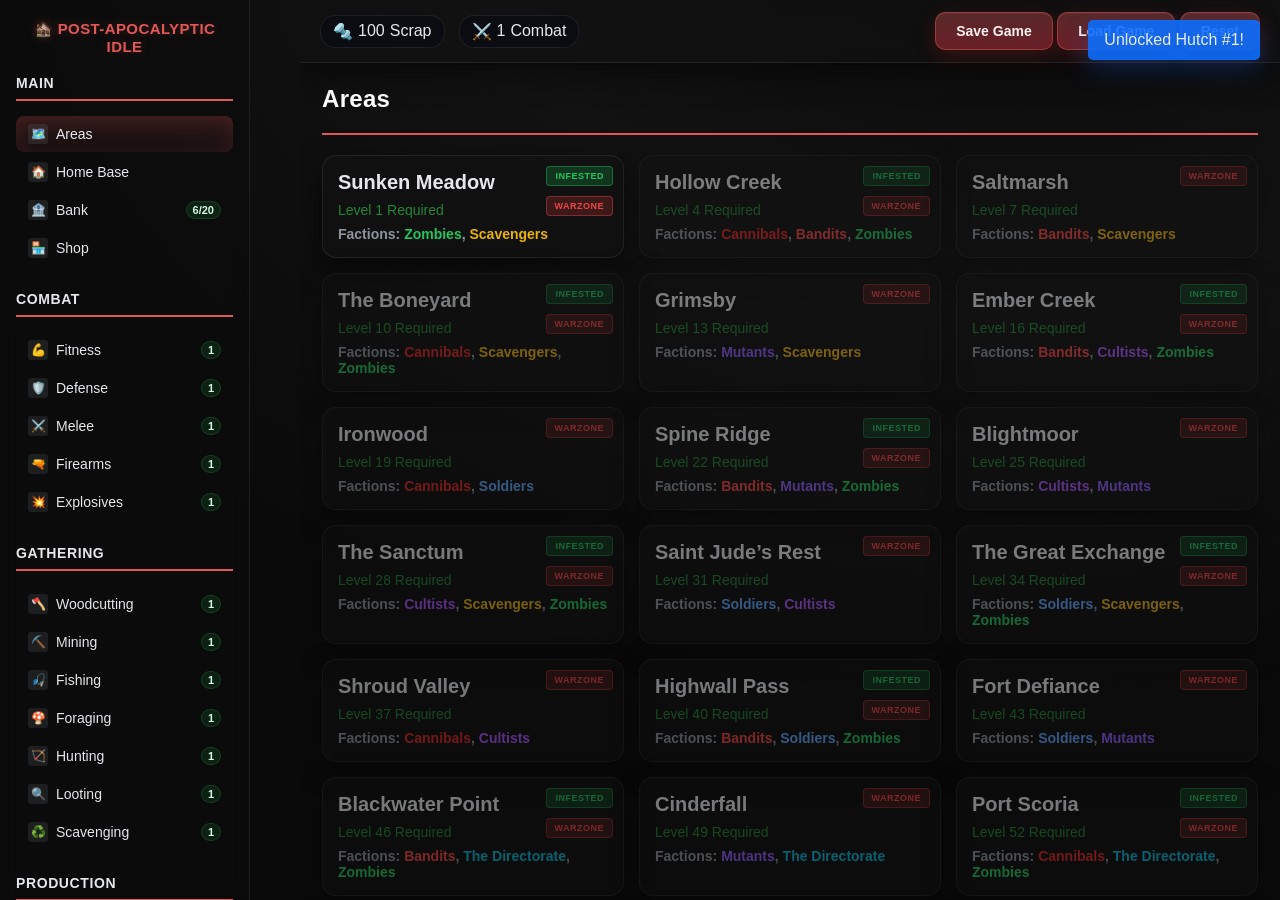
==== commit bd914f71: "Survivor revert" ====
--- a/index.html
+++ b/index.html
@@ -6,15 +6,9 @@
   <meta charset="utf-8"/>
   <meta content="width=device-width, initial-scale=1.0" name="viewport"/>
   <title>Post-Apocalyptic Idle</title>
-  <link rel="stylesheet" href="src/styles/layout.css">
-  <link rel="stylesheet" href="src/styles/homebase.css">
-  <link rel="stylesheet" href="src/styles/survivors.css" media="print" onload="this.media='all'">
-  <link rel="stylesheet" href="src/styles/areas.css">
-  <link rel="stylesheet" href="src/styles/combat.css">
-  <link rel="stylesheet" href="src/styles/crafting.css">
-  <link rel="stylesheet" href="src/styles/factions.css">
-  <link rel="stylesheet" href="src/styles/inventory.css">
-  <link rel="stylesheet" href="src/styles/notifications.css">
+  <link rel="stylesheet" href="styles/layout.css">
+  <link rel="stylesheet" href="styles/homebase.css">
+  <link rel="stylesheet" href="styles/survivors.css">
   <style>
 
     .shop-animals-grid {
@@ -118,17 +112,16 @@
     }
 
     .game-container {
-      display: grid;
-      grid-template-columns: 300px 1fr;
-      height: 100dvh;
+      display: flex;
+      height: 100vh;
     }
 
     .sidebar {
-      background: var(--surface-1);
-      border-right: 1px solid var(--border);
-      backdrop-filter: blur(10px) saturate(1.2);
-      -webkit-backdrop-filter: blur(10px) saturate(1.2);
-      padding: 20px 16px;
+      width: 250px;
+      background: rgba(18, 18, 18, 0.95);
+      padding: 20px;
+      overflow-y: auto;
+      border-right: 2px solid rgba(255, 255, 255, 0.08);
     }
 
     .logo {
@@ -197,7 +190,9 @@
     }
 
     .main-content {
-      background: transparent;
+      flex: 1;
+      background: rgba(0, 0, 0, 0.3);
+      overflow-y: auto;
     }
 
     .top-bar {
@@ -1876,6 +1871,80 @@
   /* Remove grass overlay on tiles that have walls so nothing can show through */
   #homebase-page .tile.wall::after { content: none !important; }
 
+    /* Wall overlay: use per-edge bands sized to 1/3 of the tile. L-corners are formed by enabling multiple bands. */
+    #homebase-page .tile.wall { --w-top: 0; --w-bottom: 0; --w-left: 0; --w-right: 0; }
+    #homebase-page .tile.wall.w-top { --w-top: 1; }
+    #homebase-page .tile.wall.w-bottom { --w-bottom: 1; }
+    #homebase-page .tile.wall.w-left { --w-left: 1; }
+    #homebase-page .tile.wall.w-right { --w-right: 1; }
+
+    #homebase-page .tile.wall::before {
+      content: "";
+      position: absolute;
+      inset: 0;
+      /* ensure walls sit above all tile overlays (roads, sidewalks, bridges, buildings) */
+      z-index: 1000;
+  opacity: 1;
+  mix-blend-mode: normal;
+  background-blend-mode: normal, normal, normal, normal;
+      pointer-events: none;
+      /* Spiked log wall texture with varying circle sizes */
+      /* Order: top, bottom, left, right */
+      background-image:
+        /* Top log wall - horizontal logs with varying sizes */
+        radial-gradient(circle at 50% 50%, #5d4e37 48%, transparent 49%),
+        radial-gradient(circle at 50% 50%, #6b5b45 49%, transparent 50%),
+        radial-gradient(circle at 50% 50%, #4a3c29 47%, transparent 48%),
+        radial-gradient(circle at 50% 50%, #6b5b45 49%, transparent 50%),
+        radial-gradient(circle at 50% 50%, #5d4e37 48%, transparent 49%),
+        linear-gradient(180deg, #3b2f21, #4a3c29),
+        /* Bottom log wall */
+        radial-gradient(circle at 50% 50%, #5d4e37 48%, transparent 49%),
+        radial-gradient(circle at 50% 50%, #6b5b45 49%, transparent 50%),
+        radial-gradient(circle at 50% 50%, #4a3c29 47%, transparent 48%),
+        radial-gradient(circle at 50% 50%, #6b5b45 49%, transparent 50%),
+        radial-gradient(circle at 50% 50%, #5d4e37 48%, transparent 49%),
+        linear-gradient(180deg, #3b2f21, #4a3c29),
+        /* Left log wall - vertical logs */
+        radial-gradient(circle at 50% 50%, #5d4e37 48%, transparent 49%),
+        radial-gradient(circle at 50% 50%, #6b5b45 49%, transparent 50%),
+        radial-gradient(circle at 50% 50%, #4a3c29 47%, transparent 48%),
+        radial-gradient(circle at 50% 50%, #6b5b45 49%, transparent 50%),
+        radial-gradient(circle at 50% 50%, #5d4e37 48%, transparent 49%),
+        linear-gradient(90deg, #3b2f21, #4a3c29),
+        /* Right log wall - vertical logs */
+        radial-gradient(circle at 50% 50%, #5d4e37 48%, transparent 49%),
+        radial-gradient(circle at 50% 50%, #6b5b45 49%, transparent 50%),
+        radial-gradient(circle at 50% 50%, #4a3c29 47%, transparent 48%),
+        radial-gradient(circle at 50% 50%, #6b5b45 49%, transparent 50%),
+        radial-gradient(circle at 50% 50%, #5d4e37 48%, transparent 49%),
+        linear-gradient(90deg, #3b2f21, #4a3c29);
+      background-repeat: no-repeat;
+      background-size:
+        /* Top log wall */
+        calc(var(--w-top) * var(--cell) / 5) calc(var(--w-top) * var(--cell) / 5), calc(var(--w-top) * var(--cell) / 5) calc(var(--w-top) * var(--cell) / 5), calc(var(--w-top) * var(--cell) / 5) calc(var(--w-top) * var(--cell) / 5), calc(var(--w-top) * var(--cell) / 5) calc(var(--w-top) * var(--cell) / 5), calc(var(--w-top) * var(--cell) / 5) calc(var(--w-top) * var(--cell) / 5),
+        100% calc(var(--w-top) * var(--cell) / 5),
+        /* Bottom log wall */
+        calc(var(--w-bottom) * var(--cell) / 5) calc(var(--w-bottom) * var(--cell) / 5), calc(var(--w-bottom) * var(--cell) / 5) calc(var(--w-bottom) * var(--cell) / 5), calc(var(--w-bottom) * var(--cell) / 5) calc(var(--w-bottom) * var(--cell) / 5), calc(var(--w-bottom) * var(--cell) / 5) calc(var(--w-bottom) * var(--cell) / 5), calc(var(--w-bottom) * var(--cell) / 5) calc(var(--w-bottom) * var(--cell) / 5),
+        100% calc(var(--w-bottom) * var(--cell) / 5),
+        /* Left log wall */
+        calc(var(--w-left) * var(--cell) / 5) calc(var(--w-left) * var(--cell) / 5), calc(var(--w-left) * var(--cell) / 5) calc(var(--w-left) * var(--cell) / 5), calc(var(--w-left) * var(--cell) / 5) calc(var(--w-left) * var(--cell) / 5), calc(var(--w-left) * var(--cell) / 5) calc(var(--w-left) * var(--cell) / 5), calc(var(--w-left) * var(--cell) / 5) calc(var(--w-left) * var(--cell) / 5),
+        calc(var(--w-left) * var(--cell) / 5) 100%,
+        /* Right log wall */
+        calc(var(--w-right) * var(--cell) / 5) calc(var(--w-right) * var(--cell) / 5), calc(var(--w-right) * var(--cell) / 5) calc(var(--w-right) * var(--cell) / 5), calc(var(--w-right) * var(--cell) / 5) calc(var(--w-right) * var(--cell) / 5), calc(var(--w-right) * var(--cell) / 5) calc(var(--w-right) * var(--cell) / 5), calc(var(--w-right) * var(--cell) / 5) calc(var(--w-right) * var(--cell) / 5),
+        calc(var(--w-right) * var(--cell) / 5) 100%;
+      background-position:
+        /* Top log wall */
+        0 0, 20% 0, 40% 0, 60% 0, 80% 0, left top,
+        /* Bottom log wall */
+        0 100%, 20% 100%, 40% 100%, 60% 100%, 80% 100%, left bottom,
+        /* Left log wall */
+        0 0, 0 20%, 0 40%, 0 60%, 0 80%, left top,
+        /* Right log wall */
+        100% 0, 100% 20%, 100% 40%, 100% 60%, 100% 80%, right top;
+      /* avoid global inset shadows that make bands look thicker than 1/3 */
+    }
+
     #homebase-page .road {
       background: #3a3c40; /* dirtier, darker base color */
       /* make road tiles visually square and flush so textures connect */
@@ -1902,6 +1971,68 @@
       opacity: 0.5;
       pointer-events: none;
       z-index: 0; /* below the road surface overlay */
+    }
+
+   /* Force ONLY wood-tier walls (level 0) that sit on road/bridge tiles to use log texture.
+     Upgraded tiers (concrete/metal/mixed) must show their own border stripes, so we scope to .wood-wall */
+   #homebase-page .tile.wall.wood-wall.road::before,
+   #homebase-page .tile.wall.wood-wall.bridge::before {
+      z-index: 1000 !important;
+      opacity: 1 !important;
+      mix-blend-mode: normal !important;
+      background-blend-mode: normal, normal, normal, normal !important;
+      background-repeat: no-repeat !important;
+      background-image:
+        /* Top log wall - horizontal logs with varying sizes */
+        radial-gradient(circle at 50% 50%, #5d4e37 48%, transparent 49%),
+        radial-gradient(circle at 50% 50%, #6b5b45 49%, transparent 50%),
+        radial-gradient(circle at 50% 50%, #4a3c29 47%, transparent 48%),
+        radial-gradient(circle at 50% 50%, #6b5b45 49%, transparent 50%),
+        radial-gradient(circle at 50% 50%, #5d4e37 48%, transparent 49%),
+        linear-gradient(180deg, #3b2f21, #4a3c29),
+        /* Bottom log wall */
+        radial-gradient(circle at 50% 50%, #5d4e37 48%, transparent 49%),
+        radial-gradient(circle at 50% 50%, #6b5b45 49%, transparent 50%),
+        radial-gradient(circle at 50% 50%, #4a3c29 47%, transparent 48%),
+        radial-gradient(circle at 50% 50%, #6b5b45 49%, transparent 50%),
+        radial-gradient(circle at 50% 50%, #5d4e37 48%, transparent 49%),
+        linear-gradient(180deg, #3b2f21, #4a3c29),
+        /* Left log wall - vertical logs */
+        radial-gradient(circle at 50% 50%, #5d4e37 48%, transparent 49%),
+        radial-gradient(circle at 50% 50%, #6b5b45 49%, transparent 50%),
+        radial-gradient(circle at 50% 50%, #4a3c29 47%, transparent 48%),
+        radial-gradient(circle at 50% 50%, #6b5b45 49%, transparent 50%),
+        radial-gradient(circle at 50% 50%, #5d4e37 48%, transparent 49%),
+        linear-gradient(90deg, #3b2f21, #4a3c29),
+        /* Right log wall - vertical logs */
+        radial-gradient(circle at 50% 50%, #5d4e37 48%, transparent 49%),
+        radial-gradient(circle at 50% 50%, #6b5b45 49%, transparent 50%),
+        radial-gradient(circle at 50% 50%, #4a3c29 47%, transparent 48%),
+        radial-gradient(circle at 50% 50%, #6b5b45 49%, transparent 50%),
+        radial-gradient(circle at 50% 50%, #5d4e37 48%, transparent 49%),
+        linear-gradient(90deg, #3b2f21, #4a3c29) !important;
+      background-size:
+        /* Top log wall */
+        calc(var(--w-top) * var(--cell) / 5) calc(var(--w-top) * var(--cell) / 5), calc(var(--w-top) * var(--cell) / 5) calc(var(--w-top) * var(--cell) / 5), calc(var(--w-top) * var(--cell) / 5) calc(var(--w-top) * var(--cell) / 5), calc(var(--w-top) * var(--cell) / 5) calc(var(--w-top) * var(--cell) / 5), calc(var(--w-top) * var(--cell) / 5) calc(var(--w-top) * var(--cell) / 5),
+        100% calc(var(--w-top) * var(--cell) / 5),
+        /* Bottom log wall */
+        calc(var(--w-bottom) * var(--cell) / 5) calc(var(--w-bottom) * var(--cell) / 5), calc(var(--w-bottom) * var(--cell) / 5) calc(var(--w-bottom) * var(--cell) / 5), calc(var(--w-bottom) * var(--cell) / 5) calc(var(--w-bottom) * var(--cell) / 5), calc(var(--w-bottom) * var(--cell) / 5) calc(var(--w-bottom) * var(--cell) / 5), calc(var(--w-bottom) * var(--cell) / 5) calc(var(--w-bottom) * var(--cell) / 5),
+        100% calc(var(--w-bottom) * var(--cell) / 5),
+        /* Left log wall */
+        calc(var(--w-left) * var(--cell) / 5) calc(var(--w-left) * var(--cell) / 5), calc(var(--w-left) * var(--cell) / 5) calc(var(--w-left) * var(--cell) / 5), calc(var(--w-left) * var(--cell) / 5) calc(var(--w-left) * var(--cell) / 5), calc(var(--w-left) * var(--cell) / 5) calc(var(--w-left) * var(--cell) / 5), calc(var(--w-left) * var(--cell) / 5) calc(var(--w-left) * var(--cell) / 5),
+        calc(var(--w-left) * var(--cell) / 5) 100%,
+        /* Right log wall */
+        calc(var(--w-right) * var(--cell) / 5) calc(var(--w-right) * var(--cell) / 5), calc(var(--w-right) * var(--cell) / 5) calc(var(--w-right) * var(--cell) / 5), calc(var(--w-right) * var(--cell) / 5) calc(var(--w-right) * var(--cell) / 5), calc(var(--w-right) * var(--cell) / 5) calc(var(--w-right) * var(--cell) / 5), calc(var(--w-right) * var(--cell) / 5) calc(var(--w-right) * var(--cell) / 5),
+        calc(var(--w-right) * var(--cell) / 5) 100% !important;
+      background-position:
+        /* Top log wall */
+        0 0, 20% 0, 40% 0, 60% 0, 80% 0, left top,
+        /* Bottom log wall */
+        0 100%, 20% 100%, 40% 100%, 60% 100%, 80% 100%, left bottom,
+        /* Left log wall */
+        0 0, 0 20%, 0 40%, 0 60%, 0 80%, left top,
+        /* Right log wall */
+        100% 0, 100% 20%, 100% 40%, 100% 60%, 100% 80%, right top !important;
     }
 
     /* road caps: draw two halves per axis so we can hide the unconnected side */
@@ -2493,6 +2624,58 @@
     #homebase-page .tile .river-grass-s { bottom: 3px; }
 
     #homebase-page .tile .river-grass-w,
+    
+    /* Fog of War system - covers areas outside region walls */
+    #homebase-page .tile.fog-of-war::before {
+      content: "";
+      position: absolute;
+      inset: 0;
+      z-index: 1000; /* below walls (1002) */
+      background: 
+        /* Large-scale noise patterns that span multiple tiles */
+        radial-gradient(ellipse 200px 150px at 0% 0%, rgba(110, 110, 110, 0.4) 0%, transparent 70%),
+        radial-gradient(ellipse 180px 200px at 100% 0%, rgba(90, 90, 90, 0.35) 0%, transparent 75%),
+        radial-gradient(ellipse 220px 180px at 0% 100%, rgba(100, 100, 100, 0.38) 0%, transparent 65%),
+        radial-gradient(ellipse 190px 220px at 100% 100%, rgba(105, 105, 105, 0.42) 0%, transparent 80%),
+        /* Medium-scale swirling patterns */
+        radial-gradient(ellipse 120px 90px at 25% 25%, rgba(95, 95, 95, 0.3) 0%, transparent 60%),
+        radial-gradient(ellipse 100px 130px at 75% 75%, rgba(85, 85, 85, 0.28) 0%, transparent 65%),
+        radial-gradient(ellipse 110px 140px at 50% 80%, rgba(115, 115, 115, 0.32) 0%, transparent 70%),
+        /* Fine detail fog wisps */
+        radial-gradient(ellipse 60px 45px at 15% 35%, rgba(98, 98, 98, 0.25) 0%, transparent 50%),
+        radial-gradient(ellipse 45px 70px at 85% 15%, rgba(102, 102, 102, 0.22) 0%, transparent 55%),
+        radial-gradient(ellipse 55px 80px at 35% 85%, rgba(108, 108, 108, 0.24) 0%, transparent 45%),
+        /* Seamless base layer with very subtle variation */
+        linear-gradient(127deg, rgba(98, 98, 98, 0.85) 0%, rgba(102, 102, 102, 0.88) 20%, rgba(94, 94, 94, 0.86) 40%, rgba(106, 106, 106, 0.89) 60%, rgba(96, 96, 96, 0.87) 80%, rgba(100, 100, 100, 0.88) 100%);
+      background-size: 
+        400px 300px,
+        360px 400px,
+        440px 360px,
+        380px 440px,
+        240px 180px,
+        200px 260px,
+        220px 280px,
+        120px 90px,
+        90px 140px,
+        110px 160px,
+        100% 100%;
+      background-position:
+        0 0,
+        0 0,
+        0 0,
+        0 0,
+        0 0,
+        0 0,
+        0 0,
+        0 0,
+        0 0,
+        0 0,
+        0 0;
+      pointer-events: none;
+      opacity: 0.92;
+      /* Smooth edge blending */
+      filter: blur(0.5px);
+    }
     #homebase-page .tile .river-grass-e {
       position: absolute;
       top: 0;
@@ -3152,7 +3335,28 @@
       z-index: 10;
     }
     
+  /* Forced fog for specific diagonal coordinates - only bottom-left half */
+  #homebase-page .tile .forced-fog {
+      position: absolute;
+      inset: 0;
+      background: rgba(100, 100, 100, 0.85);
+      z-index: 1000; /* Reduced from 2000 to place below walls (1002) */
+      pointer-events: none;
+      opacity: 0.95;
+      /* Clip the fog diagonally - only show bottom-left half */
+      clip-path: polygon(0% 0%, 0% 100%, 100% 100%);
+  }
+
   /* legacy .wall tile-wide styling removed; walls are now drawn via per-edge 1/3 overlays only */
+
+  /* === Buoy styles for water region boundaries === */
+  /* Similar to walls, use CSS custom properties to control buoy visibility */
+  #homebase-page .tile.river { --b-top: 0; --b-bottom: 0; --b-left: 0; --b-right: 0; --b-diagonal: 0; }
+  #homebase-page .tile.river.b-top { --b-top: 1; }
+  #homebase-page .tile.river.b-bottom { --b-bottom: 1; }
+  #homebase-page .tile.river.b-left { --b-left: 1; }
+  #homebase-page .tile.river.b-right { --b-right: 1; }
+  #homebase-page .tile.river.b-diagonal { --b-diagonal: 1; }
   
   /* Buoys on river tiles - orange and white alternating circles */
   #homebase-page .tile.river::after {
@@ -3578,13 +3782,13 @@
       </header>
       <div class="content-area">
         <div class="loading" id="loading-screen">Loading game data...</div>
-        <div class="page-content" id="areas-page">
+        <div class="page-content" id="areas-page" style="display: none">
           <div class="content-header">
             <h1 class="content-title">Areas</h1>
           </div>
           <div class="areas-grid" id="areas-grid"></div>
         </div>
-        <section aria-labelledby="area-detail-title" class="page-content" id="area-detail-page">
+        <section aria-labelledby="area-detail-title" class="page-content" id="area-detail-page" style="display: none">
           <div class="content-header">
             <h1 class="content-title" id="area-detail-title">Area Name</h1>
             <button class="action-button" id="back-to-areas">
@@ -3607,13 +3811,13 @@
                       <div class="stat-item"><span>Defense:</span><span id="player-defense">10</span></div>
                     </div>
                     <div class="hp-bar">
-                      <div aria-valuemax="100" aria-valuemin="0" aria-valuenow="100" class="hp-fill" id="player-hp-bar" role="progressbar"></div>
+                      <div aria-valuemax="100" aria-valuemin="0" aria-valuenow="100" class="hp-fill" id="player-hp-bar" role="progressbar" style="width: 100%"></div>
                     </div>
                     <div id="player-hp" style="font-size:12px;">100/100</div>
                   </div>
                   <div class="combat-box">
                     <h4 style="margin:0 0 6px 0;">Enemy</h4>
-                    <div id="enemy-display">
+                    <div id="enemy-display" style="display:none;">
                       <div class="stats-grid">
                         <div class="stat-item"><span>Name:</span><span id="current-enemy-name">Enemy</span></div>
                         <div class="stat-item"><span>Level:</span><span id="enemy-level-display">-</span></div>
@@ -3621,7 +3825,7 @@
                         <div class="stat-item"><span>Defense:</span><span id="enemy-defense-display">-</span></div>
                       </div>
                       <div class="hp-bar">
-                        <div aria-valuemax="100" aria-valuemin="0" aria-valuenow="100" class="hp-fill" id="enemy-hp-bar" role="progressbar"></div>
+                        <div aria-valuemax="100" aria-valuemin="0" aria-valuenow="100" class="hp-fill" id="enemy-hp-bar" role="progressbar" style="width: 100%"></div>
                       </div>
                       <div id="enemy-hp-text">100/100</div>
                     </div>
@@ -3717,7 +3921,7 @@
           </div>
         </section>
       </div>
-      <div class="page-content" id="homebase-page">
+      <div class="page-content" id="homebase-page" style="display: none">
         <div class="hud">
           <div class="badge"><span class="k">🪵 Wood</span> <span class="v" id="wood">150</span> <span class="delta" id="woodDelta"></span></div>
           <div class="badge"><span class="k">🪨 Stone</span> <span class="v" id="stone">120</span> <span class="delta" id="stoneDelta"></span></div>
@@ -3767,7 +3971,7 @@
         <div class="toasts" id="toasts"></div>
         
       </div>
-      <div class="page-content" id="bank-page">
+      <div class="page-content" id="bank-page" style="display: none">
         <div class="content-header">
           <h1 class="content-title">Bank</h1>
           <p>
@@ -3777,7 +3981,7 @@
         </div>
         <div class="bank-grid" id="bank-grid"></div>
       </div>
-      <div class="page-content" id="shop-page">
+      <div class="page-content" id="shop-page" style="display: none">
         <div class="content-header">
           <h1 class="content-title">Shop</h1>
           <p>Purchase upgrades and equipment</p>
@@ -3789,7 +3993,7 @@
         </div>
         <div class="shop-grid" id="shop-items"></div>
       </div>
-      <div class="page-content" id="skill-page">
+      <div class="page-content" id="skill-page" style="display: none">
         <div class="content-header">
           <h1 class="content-title" id="skill-page-title">Skill</h1>
         </div>
@@ -3816,6 +4020,11 @@
 
   <div aria-live="polite" class="notification" id="notification" role="status"></div>
   
+  
+  
+  
+
+  <script src="./src/survivors.js"></script>
   <script type="module" src="./main.js"></script>
 </body>
 
--- a/styles/layout.css
+++ b/styles/layout.css
@@ -0,0 +1,1528 @@
+* {
+  margin: 0;
+  padding: 0;
+  box-sizing: border-box;
+}
+
+.shop-animals-grid {
+  display: grid;
+  grid-template-columns: repeat(auto-fill, minmax(280px, 1fr));
+  gap: 16px;
+  align-items: stretch;
+}
+
+.shop-animal-card {
+  display: grid;
+  grid-template-rows: auto auto 1fr auto;
+  gap: 10px;
+  padding: 14px;
+  background: rgba(10, 12, 16, 0.7);
+}
+
+.shop-animal-card .animal-card-header {
+  display: flex;
+  align-items: center;
+  gap: 10px;
+}
+
+.shop-animal-card .animal-icon {
+  font-size: 22px;
+  line-height: 1;
+}
+
+.shop-animal-card .animal-name {
+  margin: 0;
+  font-size: 16px;
+}
+
+.shop-animal-card .animal-meta {
+  display: grid;
+  grid-template-columns: repeat(3, minmax(0, 1fr));
+  gap: 8px;
+  font-size: 12px;
+  color: #7d8590;
+}
+
+.shop-animal-card .animal-meta .meta-label {
+  display: inline-block;
+  padding: 2px 6px;
+  margin-right: 6px;
+  font-size: 10px;
+  background: rgba(255, 255, 255, 0.06);
+  border: 1px solid rgba(255, 255, 255, 0.08);
+  border-radius: 4px;
+}
+
+.shop-animal-card .animal-produces .label {
+  font-size: 11px;
+  color: var(--brand);
+  margin-bottom: 6px;
+  text-transform: uppercase;
+  letter-spacing: 0.04em;
+}
+
+.shop-animal-card .chips {
+  display: flex;
+  flex-wrap: wrap;
+  gap: 6px;
+}
+
+.shop-animal-card .chip {
+  font-size: 11px;
+  padding: 4px 8px;
+  border-radius: 999px;
+  color: #1a7f37;
+  background: rgba(26, 127, 55, 0.3);
+  border: 1px solid rgba(26, 127, 55, 0.5);
+}
+
+.shop-animal-card .animal-actions {
+  margin-top: 2px;
+}
+
+.shop-animal-card .shop-buy {
+  width: 100%;
+}
+
+.shop-animal-card .requires {
+  color: var(--brand);
+  font-size: 10px;
+  margin-top: 6px;
+  text-align: center;
+}
+
+@media (max-width: 520px) {
+  .shop-animals-grid {
+    grid-template-columns: 1fr;
+  }
+}
+
+body {
+  font-family: "Segoe UI", Tahoma, Geneva, Verdana, sans-serif;
+  background: radial-gradient(1200px 800px at 80% -10%, #0a0a0a, #121212 45%, #0a0a0a 100%);
+  color: #e6edf3;
+  overflow: hidden;
+}
+
+.game-container {
+  display: flex;
+  height: 100vh;
+}
+
+.sidebar {
+  width: 250px;
+  background: rgba(18, 18, 18, 0.95);
+  padding: 20px;
+  overflow-y: auto;
+  border-right: 2px solid rgba(255, 255, 255, 0.08);
+}
+
+.logo {
+  text-align: center;
+  margin-bottom: 20px;
+  font-size: 16px;
+  font-weight: bold;
+  color: var(--brand);
+  text-shadow: 0 0 10px rgba(224, 88, 88, 0.3);
+}
+
+.nav-section {
+  margin-bottom: 25px;
+}
+
+.nav-section h3 {
+  color: var(--muted);
+  font-size: 14px;
+  margin-bottom: 10px;
+  text-transform: uppercase;
+  border-bottom: 1px solid var(--border);
+  padding-bottom: 5px;
+}
+
+.nav-item {
+  display: flex;
+  align-items: center;
+  padding: 8px 12px;
+  margin: 2px 0;
+  cursor: pointer;
+  border-radius: 4px;
+  transition: all 0.2s;
+  font-size: 14px;
+}
+
+.nav-item:hover {
+  background: rgba(255, 255, 255, 0.06);
+}
+
+.nav-item.active {
+  background: var(--brand-600);
+  color: #e6edf3;
+}
+
+.nav-item .icon {
+  width: 20px;
+  height: 20px;
+  margin-right: 8px;
+  background: rgba(255, 255, 255, 0.06);
+  border-radius: 3px;
+  display: flex;
+  align-items: center;
+  justify-content: center;
+  font-size: 12px;
+}
+
+.level-badge {
+  margin-left: auto;
+  background: rgba(58, 90, 64, 0.25);
+  color: #d1fae5;
+  padding: 2px 6px;
+  border-radius: 10px;
+  font-size: 11px;
+  font-weight: bold;
+  border: 1px solid rgba(58, 90, 64, 0.45);
+}
+
+.main-content {
+  flex: 1;
+  background: rgba(0, 0, 0, 0.3);
+  overflow-y: auto;
+}
+
+.top-bar {
+  background: rgba(18, 18, 18, 0.95);
+  padding: 15px 20px;
+  border-bottom: 2px solid rgba(255, 255, 255, 0.08);
+  display: flex;
+  justify-content: space-between;
+  align-items: center;
+}
+
+.currency-display {
+  display: flex;
+  gap: 20px;
+}
+
+.currency-item {
+  display: flex;
+  align-items: center;
+  gap: 5px;
+  background: rgba(0, 0, 0, 0.3);
+  padding: 5px 10px;
+  border-radius: 15px;
+}
+
+.content-area {
+  padding: 20px;
+}
+
+.content-header {
+  margin-bottom: 20px;
+  border-bottom: 2px solid var(--brand);
+  padding-bottom: 10px;
+}
+
+.content-title {
+  font-size: 24px;
+  color: white;
+  margin-bottom: 10px;
+}
+
+.tab-container {
+  display: flex;
+  margin-bottom: 20px;
+  border-bottom: 1px solid var(--border);
+}
+
+.tab {
+  padding: 10px 20px;
+  cursor: pointer;
+  border-bottom: 3px solid transparent;
+  transition: all 0.2s;
+}
+
+.tab.active {
+  border-bottom-color: var(--brand);
+  color: var(--brand);
+}
+
+.tab:hover {
+  background: rgba(255, 255, 255, 0.06);
+}
+
+.areas-grid {
+  display: grid;
+  grid-template-columns: repeat(auto-fill, minmax(280px, 1fr));
+  gap: 15px;
+}
+
+/* City Builder Settlement System */
+.homebase-container {
+  width: 100%;
+  max-width: 960px;
+  margin: 0 auto;
+  background: #1a1a1a;
+  border: 2px solid var(--border);
+  border-radius: 8px;
+  overflow: hidden;
+}
+
+#homebase-svg {
+  width: 100%;
+  height: auto;
+  background: #2a3a2a;
+  cursor: crosshair;
+}
+
+/* Building Plots */
+.building-plot {
+  fill: #4a4a4a;
+  stroke: #666666;
+  stroke-width: 1;
+  cursor: pointer;
+  transition: all 0.3s ease;
+}
+
+.building-plot:hover {
+  fill: #5a5a5a;
+  stroke: #888888;
+}
+
+.building-plot.locked {
+  fill: #333333;
+  stroke: #555555;
+  cursor: not-allowed;
+  opacity: 0.5;
+}
+
+.building-plot.occupied {
+  cursor: pointer;
+}
+
+/* Roads */
+.city-road {
+  fill: #404040;
+  stroke: none;
+}
+
+/* Buildings */
+.city-building {
+  cursor: pointer;
+  transition: all 0.3s ease;
+}
+
+.city-building:hover {
+  filter: brightness(1.2);
+}
+
+.building-house {
+  fill: #8b4513;
+  stroke: #654321;
+  stroke-width: 1;
+}
+
+.building-shop {
+  fill: #4169e1;
+  stroke: #1e3a8a;
+  stroke-width: 1;
+}
+
+.building-factory {
+  fill: #9932cc;
+  stroke: #6a1b9a;
+  stroke-width: 1;
+}
+
+.building-farm {
+  fill: #32cd32;
+  stroke: #228b22;
+  stroke-width: 1;
+}
+
+/* Territory Boundaries */
+.territory-boundary {
+  fill: none;
+  stroke: #ff6b6b;
+  stroke-width: 3;
+  stroke-dasharray: 10, 5;
+  opacity: 0.7;
+}
+
+.territory-locked {
+  fill: rgba(255, 0, 0, 0.1);
+  stroke: #ff6b6b;
+  stroke-width: 2;
+  stroke-dasharray: 5, 5;
+}
+
+/* Plot Labels */
+.plot-label {
+  font-family: 'Courier New', monospace;
+  font-size: 10px;
+  fill: #ffffff;
+  text-anchor: middle;
+  pointer-events: none;
+}
+
+.territory-label {
+  font-family: 'Courier New', monospace;
+  font-size: 14px;
+  fill: #ff6b6b;
+  text-anchor: middle;
+  font-weight: bold;
+  pointer-events: none;
+}
+
+.homebase-content {
+  text-align: center;
+}
+
+.area-card {
+  background: rgba(18, 18, 18, 0.9);
+  border: 2px solid rgba(255, 255, 255, 0.08);
+  border-radius: 8px;
+  padding: 15px;
+  cursor: pointer;
+  transition: all 0.2s;
+  position: relative;
+}
+
+.area-card:hover {
+  border-color: var(--brand);
+  transform: translateY(-2px);
+}
+
+.area-card.locked {
+  opacity: 0.5;
+  cursor: not-allowed;
+}
+
+.area-card.locked:hover {
+  transform: none;
+  border-color: var(--border);
+}
+
+.area-name {
+  font-size: 20px;
+  font-weight: bold;
+  margin-bottom: 8px;
+}
+
+.area-level {
+  color: #238636;
+  font-size: 14px;
+  margin-bottom: 8px;
+}
+
+.area-factions {
+  font-size: 14px;
+  color: #8b949e;
+  font-weight: 600;
+}
+
+.zone-label {
+  position: absolute;
+  top: 10px;
+  right: 10px;
+  padding: 4px 8px;
+  border-radius: 4px;
+  font-size: 9px;
+  font-weight: bold;
+  text-transform: uppercase;
+  letter-spacing: 0.5px;
+}
+
+.zone-label.warzone {
+  background-color: rgba(239, 68, 68, 0.2);
+  color: rgba(239, 68, 68, 1);
+  border: 1px solid rgba(239, 68, 68, 0.4);
+}
+
+.zone-label.infested {
+  background-color: rgba(34, 197, 94, 0.2);
+  color: rgba(34, 197, 94, 1);
+  border: 1px solid rgba(34, 197, 94, 0.4);
+}
+
+.zone-label.stronghold {
+  background-color: rgba(96, 165, 250, 0.2);
+  color: rgba(96, 165, 250, 1);
+  border: 1px solid rgba(96, 165, 250, 0.4);
+}
+
+/* Faction color classes are now generated dynamically */
+
+.area-content {
+  display: none;
+}
+
+.area-content.active {
+  display: block;
+}
+
+
+.gathering-grid {
+  display: grid;
+  grid-template-columns: repeat(auto-fill, minmax(200px, 1fr));
+  gap: 15px;
+}
+
+.resource-card {
+  background: rgba(18, 18, 18, 0.9);
+  border: 2px solid rgba(255, 255, 255, 0.3);
+  border-radius: 8px;
+  padding: 15px;
+  cursor: pointer;
+  transition: all 0.2s;
+}
+
+.resource-card:hover {
+  border-color: rgba(255, 255, 255, 0.5);
+}
+
+.resource-card.active {
+  border-color: var(--brand) !important;
+  background: rgba(139, 69, 19, 0.25);
+}
+
+/* Level-based difficulty tints for gathering nodes - now with white base */
+.resource-card.level-trivial {
+  border-color: rgba(255, 255, 255, 0.4);
+  box-shadow: 0 0 0 2px rgba(34, 197, 94, 0.12);
+}
+
+.resource-card.level-easy {
+  border-color: rgba(255, 255, 255, 0.4);
+  box-shadow: 0 0 0 2px rgba(16, 185, 129, 0.12);
+}
+
+.resource-card.level-even {
+  border-color: rgba(255, 255, 255, 0.4);
+  box-shadow: 0 0 0 2px rgba(234, 179, 8, 0.12);
+}
+
+.resource-card.level-hard {
+  border-color: rgba(255, 255, 255, 0.4);
+  box-shadow: 0 0 0 2px rgba(249, 115, 22, 0.12);
+}
+
+.resource-card.level-deadly {
+  border-color: rgba(255, 255, 255, 0.4);
+  box-shadow: 0 0 0 2px rgba(239, 68, 68, 0.14);
+}
+
+/* Locked overrides the tint */
+.resource-card.locked {
+  border-color: var(--border) !important;
+  box-shadow: none !important;
+  opacity: 0.85;
+}
+
+.gathering-container {
+  display: grid;
+  grid-template-columns: 1fr;
+  gap: 20px;
+}
+
+.gathering-main {
+  background: rgba(18, 18, 18, 0.9);
+  border-radius: 8px;
+  padding: 20px;
+}
+
+.gathering-sidebar {
+  display: flex;
+  flex-direction: column;
+  gap: 15px;
+}
+
+.gathering-stats {
+  background: rgba(18, 18, 18, 0.9);
+  border-radius: 8px;
+  padding: 15px;
+}
+
+.gathering-log {
+  background: rgba(18, 18, 18, 0.9);
+  border-radius: 8px;
+  padding: 15px;
+  flex: 1;
+}
+
+.gathering-log #activity-log-content {
+  background: rgba(0, 0, 0, 0.3);
+  border-radius: 5px;
+  padding: 10px;
+  margin-top: 10px;
+  max-height: 300px;
+  overflow-y: auto;
+  font-family: monospace;
+  font-size: 12px;
+}
+
+.combat-container {
+  display: grid;
+  grid-template-columns: 1fr 300px;
+  gap: 20px;
+  align-items: stretch;
+}
+
+/* Left column stacks combat and gathering */
+.left-stack {
+  display: flex;
+  flex-direction: column;
+  gap: 20px;
+}
+
+.combat-main {
+  background: rgba(18, 18, 18, 0.85);
+  border-radius: 8px;
+  padding: 20px;
+}
+
+/* Two-column combat header */
+.combat-stats-2col {
+  display: grid;
+  grid-template-columns: 1fr 1fr;
+  gap: 16px;
+  margin-bottom: 12px;
+}
+
+.combat-box {
+  background: rgba(0, 0, 0, 0.25);
+  border: 1px solid var(--border);
+  border-radius: 8px;
+  padding: 12px;
+}
+
+/* Quick actions and activity log */
+.quick-actions {
+  background: rgba(18, 18, 18, 0.85);
+  border: 1px solid var(--border);
+  border-radius: 8px;
+  padding: 12px;
+  margin-top: 12px;
+}
+
+.quick-actions-grid {
+  display: grid;
+  grid-template-columns: 1fr;
+  gap: 8px;
+}
+
+.qa-section {
+  margin-bottom: 10px;
+}
+
+.qa-section label {
+  display: block;
+  color: #8b949e;
+  font-size: 12px;
+  margin: 4px 0;
+}
+
+.qa-section select {
+  width: 100%;
+  background: rgba(0, 0, 0, 0.25);
+  border: 1px solid var(--border);
+  color: #e6edf3;
+  padding: 6px;
+  border-radius: 6px;
+}
+
+.activity-log-panel {
+  background: rgba(18, 18, 18, 0.85);
+  border: 1px solid var(--border);
+  border-radius: 8px;
+  padding: 12px;
+  margin-top: 12px;
+  display: flex;
+  flex-direction: column;
+  min-height: 200px;
+  /* Set max height to align with gathering panel bottom */
+  max-height: 400px;
+  /* Remove flex: 1 to prevent taking all available space */
+}
+
+.activity-log-panel #activity-log-content {
+  flex: 1;
+  overflow: auto;
+}
+
+/* Faction color accents for enemy borders are now generated dynamically */
+
+/* Active state should take priority */
+.enemy-item.active {
+  border-color: var(--brand) !important;
+  box-shadow: 0 0 0 1px rgba(185, 28, 28, 0.25) !important;
+}
+
+.combat-sidebar {
+  display: flex;
+  flex-direction: column;
+  gap: 15px;
+}
+
+.equipment-panel {
+  background: rgba(18, 18, 18, 0.85);
+  border-radius: 8px;
+  padding: 15px;
+  margin-bottom: 15px;
+}
+
+.equipment-grid {
+  display: grid;
+  grid-template-columns: repeat(4, 1fr);
+  gap: 8px;
+}
+
+.equipment-slot {
+  width: 60px;
+  height: 60px;
+  background: rgba(0, 0, 0, 0.3);
+  border: 2px solid var(--border);
+  border-radius: 8px;
+  display: flex;
+  flex-direction: column;
+  align-items: center;
+  justify-content: center;
+  cursor: pointer;
+  position: relative;
+  transition: all 0.2s;
+}
+
+.equipment-slot:hover {
+  border-color: var(--brand);
+  background: rgba(224, 88, 88, 0.12);
+}
+
+.equipment-slot.equipped {
+  border-color: var(--brand);
+  background: rgba(58, 90, 64, 0.2);
+}
+
+.slot-icon {
+  font-size: 16px;
+  margin-bottom: 2px;
+  opacity: 1;
+  transition: opacity 0.2s;
+}
+
+.slot-content {
+  position: absolute;
+  inset: 0;
+  display: flex;
+  align-items: center;
+  justify-content: center;
+  font-size: 10px;
+  text-align: center;
+  font-weight: bold;
+  color: #238636;
+  background: rgba(0, 0, 0, 0.1);
+  border-radius: 6px;
+  opacity: 0;
+  transition: opacity 0.2s;
+}
+
+.equipment-slot.equipped .slot-content {
+  opacity: 1;
+}
+
+.equipment-slot.equipped .slot-icon {
+  opacity: 0.3;
+}
+
+.equipment-slot:not(.equipped) .slot-icon {
+  opacity: 1;
+}
+
+.equipment-tooltip {
+  position: absolute;
+  background: rgba(18, 18, 18, 0.95);
+  border: 2px solid var(--brand);
+  border-radius: 8px;
+  padding: 12px;
+  color: #e6edf3;
+  font-size: 12px;
+  z-index: 10000;
+  max-width: 250px;
+  pointer-events: none;
+  opacity: 0;
+  transition: opacity 0.2s;
+}
+
+.equipment-tooltip.show {
+  opacity: 1;
+}
+
+.equipment-tooltip h4 {
+  color: var(--brand);
+  margin: 0 0 8px 0;
+  font-size: 14px;
+}
+
+.equipment-tooltip .stat-line {
+  margin: 2px 0;
+  display: flex;
+  justify-content: space-between;
+}
+
+.equipment-tooltip .stat-positive {
+  color: var(--success);
+}
+
+.equipment-tooltip .stat-negative {
+  color: var(--danger);
+}
+
+.equipment-tooltip .item-type {
+  color: #8b949e;
+  font-style: italic;
+  margin-bottom: 4px;
+}
+
+.combat-stats {
+  background: rgba(18, 18, 18, 0.85);
+  border-radius: 8px;
+  padding: 15px;
+}
+
+.hp-bar {
+  width: 100%;
+  height: var(--bar-height);
+  background: rgba(0, 0, 0, 0.3);
+  border-radius: var(--bar-radius);
+  overflow: hidden;
+  margin: 10px 0;
+}
+
+.hp-fill {
+  height: 100%;
+  background: linear-gradient(90deg, #b91c1c, #7f1d1d);
+  transition: width 0.3s ease;
+  border-radius: var(--bar-radius);
+}
+
+.enemy-list {
+  background: rgba(18, 18, 18, 0.85);
+  border-radius: 8px;
+  padding: 15px;
+}
+
+/* Add spacing between enemy box and dungeon box */
+.enemy-list+.enemy-list {
+  margin-top: 20px;
+}
+
+/* Two-column grid for items inside the lists */
+#enemy-list,
+#dungeon-list {
+  display: grid;
+  grid-template-columns: repeat(2, minmax(0, 1fr));
+  gap: 8px;
+}
+
+.enemy-item {
+  background: rgba(18, 18, 18, 0.9);
+  border: 2px solid rgba(255, 255, 255, 0.3);
+  border-radius: 8px;
+  padding: 15px;
+  margin: 0;
+  cursor: pointer;
+  transition: all 0.2s;
+}
+
+.enemy-item:hover {
+  border-color: rgba(255, 255, 255, 0.5);
+}
+
+.enemy-item.active {
+  border-color: var(--brand);
+  background: rgba(185, 28, 28, 0.2);
+}
+
+.enemy-item.locked {
+  border-color: var(--border) !important;
+  box-shadow: none !important;
+  opacity: 0.85;
+}
+
+.dungeon-card {
+  background: rgba(15, 15, 15, 0.9);
+  border: 2px solid rgba(153, 26, 26, 0.15);
+  border-radius: 8px;
+  padding: 12px;
+  margin: 5px 0;
+  cursor: pointer;
+  transition: all 0.2s;
+}
+
+.dungeon-card:hover {
+  border-color: rgba(255, 255, 255, 0.3);
+  background: rgba(25, 25, 25, 0.95);
+}
+
+.dungeon-card.locked {
+  opacity: 0.5;
+  cursor: not-allowed;
+  border-color: var(--border);
+}
+
+.dungeon-card.active {
+  border-color: var(--brand);
+  background: rgba(224, 88, 88, 0.15);
+}
+
+.dungeon-progress {
+  background: rgba(0, 0, 0, 0.3);
+  border-radius: var(--bar-radius);
+  height: var(--bar-height);
+  margin: 8px 0;
+  overflow: hidden;
+}
+
+.dungeon-progress-fill {
+  height: 100%;
+  background: linear-gradient(90deg, #238636, #1a7f37);
+  transition: width 0.3s ease;
+  border-radius: var(--bar-radius);
+}
+
+.progress-bar {
+  width: 100%;
+  height: var(--bar-height);
+  background: rgba(0, 0, 0, 0.3);
+  border-radius: var(--bar-radius);
+  overflow: hidden;
+  margin-top: 5px;
+}
+
+.progress-fill {
+  height: 100%;
+  background: var(--brand);
+  transition: width 0.1s linear;
+}
+
+/* Specific transition for gathering progress */
+#gathering-progress-fill {
+  transition: width 0.2s ease-out;
+}
+
+.bank-grid {
+  display: grid;
+  grid-template-columns: repeat(auto-fill, 60px);
+  gap: 5px;
+  background: rgba(18, 18, 18, 0.85);
+  padding: 20px;
+  border-radius: 8px;
+  max-height: 500px;
+  overflow-y: auto;
+}
+
+#dynamic-gathering-progress {
+  animation: slideInDown 0.3s ease-out;
+}
+
+@keyframes slideInDown {
+  from {
+    opacity: 0;
+    transform: translateY(-10px);
+  }
+
+  to {
+    opacity: 1;
+    transform: translateY(0);
+  }
+}
+
+
+.bank-slot {
+  width: 60px;
+  height: 60px;
+  background: rgba(0, 0, 0, 0.3);
+  border: 2px solid var(--border);
+  border-radius: 4px;
+  display: flex;
+  flex-direction: column;
+  align-items: center;
+  justify-content: center;
+  cursor: pointer;
+  position: relative;
+  transition: all 0.2s;
+}
+
+.bank-slot:hover {
+  border-color: var(--brand);
+}
+
+.bank-slot.has-item {
+  background: rgba(255, 255, 255, 0.06);
+  border-color: var(--brand);
+}
+
+.item-quantity {
+  position: absolute;
+  bottom: 2px;
+  right: 2px;
+  background: rgba(0, 0, 0, 0.8);
+  color: #e6edf3;
+  font-size: 10px;
+  padding: 1px 3px;
+  border-radius: 2px;
+}
+
+.shop-grid {
+  display: grid;
+  grid-template-columns: repeat(auto-fill, minmax(300px, 1fr));
+  gap: 15px;
+}
+
+.shop-item {
+  background: rgba(18, 18, 18, 0.85);
+  border: 2px solid rgba(255, 255, 255, 0.08);
+  border-radius: 8px;
+  padding: 15px;
+  cursor: pointer;
+  transition: all 0.2s;
+}
+
+.shop-item:hover {
+  border-color: var(--brand);
+}
+
+.notification {
+  position: fixed;
+  top: 20px;
+  right: 20px;
+  background: rgba(40, 167, 69, 0.9);
+  color: #e6edf3;
+  padding: 10px 15px;
+  border-radius: 5px;
+  transform: translateX(100%);
+  transition: transform 0.3s ease;
+  z-index: 1000;
+}
+
+.notification.show {
+  transform: translateX(0);
+}
+
+.combat-log {
+  background: rgba(0, 0, 0, 0.3);
+  border-radius: 5px;
+  padding: 10px;
+  margin-top: 15px;
+  max-height: 200px;
+  overflow-y: auto;
+  font-family: monospace;
+  font-size: 12px;
+}
+
+.log-entry {
+  margin: 2px 0;
+  padding: 2px 0;
+}
+
+.log-damage {
+  color: var(--danger);
+}
+
+.log-heal {
+  color: var(--success);
+}
+
+.log-loot {
+  color: #238636;
+}
+
+.stats-grid {
+  display: grid;
+  grid-template-columns: repeat(2, 1fr);
+  gap: 10px;
+  margin: 15px 0;
+}
+
+.stat-item {
+  background: rgba(0, 0, 0, 0.2);
+  padding: 8px;
+  border-radius: 4px;
+  display: flex;
+  justify-content: space-between;
+}
+
+.action-button {
+  background: var(--brand);
+  color: #e6edf3;
+  border: none;
+  padding: 10px 20px;
+  border-radius: 5px;
+  cursor: pointer;
+  font-size: 14px;
+  transition: all 0.2s;
+}
+
+.action-button:hover {
+  background: var(--brand-600);
+}
+
+.action-button:disabled {
+  background: rgba(139, 148, 158, 0.25);
+  cursor: not-allowed;
+}
+
+.skill-info {
+  background: rgba(18, 18, 18, 0.9);
+  border-radius: 8px;
+  padding: 15px;
+  margin-bottom: 20px;
+}
+
+.xp-bar {
+  width: 100%;
+  height: 20px;
+  background: rgba(0, 0, 0, 0.3);
+  border-radius: 10px;
+  overflow: hidden;
+  margin: 10px 0;
+}
+
+.xp-fill {
+  height: 100%;
+  background: linear-gradient(90deg, #238636, #1a7f37);
+  transition: width 0.3s ease;
+}
+
+.loading {
+  display: flex;
+  justify-content: center;
+  align-items: center;
+  height: 200px;
+  font-size: 18px;
+  color: var(--brand);
+}
+
+
+:root {
+  --brand: #e05858;
+  --brand-600: #b52d3c;
+  --text: #e5e7eb;
+  --muted: #9ca3af;
+  --surface-1: rgba(12, 12, 12, 0.6);
+  --surface-2: rgba(18, 18, 18, 0.7);
+  --border: rgba(255, 255, 255, 0.08);
+  --shadow: 0 10px 30px rgba(0, 0, 0, 0.5);
+  --radius: 14px;
+  --radius-sm: 10px;
+  --radius-xs: 8px;
+  --success: #3a5f3a;
+  --warning: #d97706;
+  --danger: #b91c1c;
+  /* Unified progress bar sizing */
+  --bar-height: 14px;
+  --bar-radius: 7px;
+}
+
+body {
+  background: radial-gradient(1200px 800px at 80% -10%, #0a0a0a, #121212 45%, #0a0a0a 100%);
+  color: var(--text);
+}
+
+.game-container {
+  display: grid;
+  grid-template-columns: 300px 1fr;
+  height: 100dvh;
+}
+
+.sidebar {
+  background: var(--surface-1);
+  border-right: 1px solid var(--border);
+  backdrop-filter: blur(10px) saturate(1.2);
+  -webkit-backdrop-filter: blur(10px) saturate(1.2);
+  padding: 20px 16px;
+}
+
+.logo {
+  color: var(--brand);
+  letter-spacing: 0.4px;
+  font-size: 15px;
+}
+
+.nav-section h3 {
+  color: var(--muted);
+  border-bottom: 1px dashed var(--border);
+  padding-bottom: 6px;
+  font-weight: 600;
+  letter-spacing: 0.6px;
+}
+
+.nav-item {
+  background: transparent;
+  border: 1px solid transparent;
+  border-left: 3px solid transparent;
+  border-radius: var(--radius-xs);
+  color: var(--text);
+}
+
+.nav-item:hover {
+  background: rgba(139, 148, 158, 0.08);
+  border-color: var(--border);
+}
+
+.nav-item.active {
+  background: linear-gradient(180deg, rgba(224, 88, 88, 0.12), rgba(224, 88, 88, 0.06));
+  border-left-color: var(--brand);
+  border-color: rgba(224, 88, 88, 0.25);
+  box-shadow: 0 6px 20px rgba(224, 88, 88, 0.18) inset;
+}
+
+.nav-item .icon {
+  background: rgba(139, 148, 158, 0.15);
+  color: var(--text);
+}
+
+.level-badge {
+  background: rgba(26, 127, 55, 0.2);
+  color: #d1fae5;
+  border: 1px solid rgba(26, 127, 55, 0.35);
+}
+
+.main-content {
+  background: transparent;
+}
+
+.top-bar {
+  position: sticky;
+  top: 0;
+  z-index: 10;
+  background: var(--surface-2);
+  border-bottom: 1px solid var(--border);
+  backdrop-filter: blur(8px) saturate(1.1);
+  -webkit-backdrop-filter: blur(8px) saturate(1.1);
+  padding: 12px 20px;
+  box-shadow: var(--shadow);
+}
+
+.currency-display {
+  gap: 14px;
+}
+
+.currency-item {
+  background: rgba(2, 6, 23, 0.35);
+  border: 1px solid var(--border);
+  color: var(--text);
+  padding: 6px 12px;
+}
+
+.content-area {
+  padding: 22px;
+}
+
+.content-title {
+  color: white !important;
+  letter-spacing: 0.3px;
+}
+
+
+.area-card,
+.resource-card,
+.shop-item,
+.gathering-main,
+.gathering-stats,
+.gathering-log,
+.combat-main,
+.combat-stats,
+.equipment-panel,
+.enemy-list,
+.bank-grid,
+.skill-info {
+  background: var(--surface-2);
+  border: 1px solid var(--border);
+  border-radius: var(--radius);
+  box-shadow: var(--shadow);
+}
+
+.area-card:hover,
+.resource-card:hover,
+.shop-item:hover {
+  transform: translateY(-2px) scale(1.01);
+  border-color: rgba(224, 88, 88, 0.35);
+}
+
+.area-card.locked:hover {
+  transform: none;
+}
+
+.resource-card.active {
+  border-color: rgba(26, 127, 55, 0.5);
+  box-shadow: 0 8px 24px rgba(26, 127, 55, 0.2);
+  background: linear-gradient(180deg, rgba(26, 127, 55, 0.15), rgba(2, 6, 23, 0.25));
+}
+
+
+.equipment-slot,
+.bank-slot {
+  background: rgba(2, 6, 23, 0.4);
+  border: 1px solid var(--border);
+  border-radius: var(--radius-sm);
+  transition: transform 0.18s ease, border-color 0.18s ease, box-shadow 0.18s ease;
+  box-shadow: inset 0 1px 0 rgba(255, 255, 255, 0.03);
+}
+
+.equipment-slot:hover,
+.bank-slot:hover {
+  transform: translateY(-1px);
+  border-color: rgba(224, 88, 88, 0.35);
+}
+
+.equipment-slot.equipped {
+  border-color: rgba(26, 127, 55, 0.55);
+  box-shadow: 0 0 0 2px rgba(26, 127, 55, 0.15);
+}
+
+.item-quantity {
+  background: rgba(2, 6, 23, 0.7);
+  border: 1px solid var(--border);
+  color: var(--text);
+  border-radius: 6px;
+}
+
+
+.action-button {
+  background: linear-gradient(180deg, rgba(224, 88, 88, 0.35), rgba(181, 45, 60, 0.55));
+  border: 1px solid rgba(224, 88, 88, 0.45);
+  color: #fff1f1;
+  border-radius: 10px;
+  box-shadow: 0 6px 20px rgba(185, 28, 28, 0.25), inset 0 1px 0 rgba(255, 255, 255, 0.05);
+  font-weight: 600;
+}
+
+.action-button:hover {
+  background: linear-gradient(180deg, rgba(224, 88, 88, 0.45), rgba(181, 45, 60, 0.65));
+  box-shadow: 0 8px 24px rgba(185, 28, 28, 0.28), inset 0 1px 0 rgba(255, 255, 255, 0.06);
+}
+
+.action-button:disabled {
+  background: rgba(139, 148, 158, 0.25);
+  border-color: rgba(139, 148, 158, 0.25);
+  color: #cbd5e1;
+}
+
+.action-button:focus-visible {
+  outline: 3px solid rgba(224, 88, 88, 0.35);
+  outline-offset: 2px;
+}
+
+
+.tab-container {
+  border-bottom: 1px solid var(--border);
+}
+
+.tab {
+  color: var(--muted);
+  border-bottom: 2px solid transparent;
+  border-radius: 0;
+  transition: color 0.2s ease, background 0.2s ease, border-color 0.2s ease;
+}
+
+.tab:hover {
+  background: rgba(139, 148, 158, 0.08);
+  color: var(--text);
+}
+
+.tab.active {
+  color: var(--brand);
+  border-bottom-color: var(--brand);
+}
+
+
+.hp-bar,
+.xp-bar,
+.dungeon-progress,
+.progress-bar {
+  background: rgba(255, 255, 255, 0.06);
+  border: 1px solid var(--border);
+  border-radius: var(--bar-radius);
+  overflow: hidden;
+}
+
+.hp-fill {
+  background: linear-gradient(90deg, #ef4444, #b91c1c);
+}
+
+.xp-fill {
+  background: linear-gradient(90deg, #d97706, #92400e);
+}
+
+.dungeon-progress-fill,
+.progress-fill {
+  background: linear-gradient(90deg, var(--brand), var(--brand-600));
+  position: relative;
+}
+
+/* Keep crafting progress green while using unified dimensions */
+#craft-progress-fill {
+  background: linear-gradient(90deg, #238636, #1a7f37);
+}
+
+.dungeon-progress-fill::after,
+.progress-fill::after,
+.hp-fill::after,
+.xp-fill::after {
+  content: "";
+  position: absolute;
+  inset: 0;
+  background: linear-gradient(120deg, rgba(255, 255, 255, 0.15) 0%, rgba(255, 255, 255, 0) 60%);
+  mix-blend-mode: overlay;
+  pointer-events: none;
+}
+
+.enemy-item {
+  background: rgba(18, 18, 18, 0.9);
+  border: 2px solid rgba(255, 255, 255, 0.3);
+  border-radius: 8px;
+  padding: 15px;
+  color: var(--text);
+}
+
+.enemy-item:hover {
+  border-color: rgba(255, 255, 255, 0.5);
+}
+
+.enemy-item.active {
+  border-color: var(--brand) !important;
+  background: rgba(139, 69, 19, 0.25);
+}
+
+.enemy-item.locked {
+  border-color: var(--border) !important;
+  box-shadow: none !important;
+  opacity: 0.85;
+}
+
+.dungeon-card {
+  background: rgba(15, 15, 15, 0.9);
+  border: 1px solid var(--border);
+  border-radius: var(--radius-sm);
+}
+
+.dungeon-card.active {
+  background: linear-gradient(180deg, rgba(245, 158, 11, 0.15), rgba(51, 65, 85, 0.4));
+  border-color: rgba(245, 158, 11, 0.45);
+}
+
+.dungeon-card.locked {
+  opacity: 0.6;
+  border-color: rgba(139, 148, 158, 0.25);
+}
+
+
+.gathering-log #activity-log-content {
+  background: rgba(2, 6, 23, 0.45);
+  border: 1px solid var(--border);
+  color: var(--text);
+}
+
+.log-damage {
+  color: var(--danger);
+}
+
+.log-heal {
+  color: var(--success);
+}
+
+.log-loot {
+  color: var(--warning);
+}
+
+
+.stats-grid {
+  gap: 12px;
+}
+
+.stat-item {
+  background: rgba(2, 6, 23, 0.35);
+  border: 1px solid var(--border);
+  color: var(--text);
+}
+
+
+/* Notification type-specific styles */
+.notification-success {
+  background: rgba(40, 167, 69, 0.9);
+  border: 1px solid rgba(40, 167, 69, 0.45);
+  box-shadow: 0 10px 24px rgba(40, 167, 69, 0.25);
+}
+
+.notification-error {
+  background: rgba(220, 53, 69, 0.9);
+  border: 1px solid rgba(220, 53, 69, 0.45);
+  box-shadow: 0 10px 24px rgba(220, 53, 69, 0.25);
+}
+
+.notification-warning {
+  background: rgba(255, 193, 7, 0.9);
+  border: 1px solid rgba(255, 193, 7, 0.45);
+  box-shadow: 0 10px 24px rgba(255, 193, 7, 0.25);
+  color: #212529;
+}
+
+.notification-info {
+  background: rgba(13, 110, 253, 0.9);
+  border: 1px solid rgba(13, 110, 253, 0.45);
+  box-shadow: 0 10px 24px rgba(13, 110, 253, 0.25);
+}
+
+
+* {
+  -ms-overflow-style: none;
+  scrollbar-width: none;
+}
+
+*::-webkit-scrollbar {
+  width: 0 !important;
+  height: 0 !important;
+}
+
+*::-webkit-scrollbar-track {
+  background: transparent;
+}
+
+*::-webkit-scrollbar-thumb {
+  background: transparent;
+}
+
+
+@media (prefers-reduced-motion: reduce) {
+  * {
+    transition: none !important;
+    animation-duration: 0.01ms !important;
+    animation-iteration-count: 1 !important;
+  }
+}
+
+
+
+.nav-item {
+  appearance: none;
+  -webkit-appearance: none;
+  border: none;
+  background: transparent;
+  width: 100%;
+  text-align: left;
+}
+
+.nav-item:focus-visible {
+  outline: 3px solid rgba(224, 88, 88, 0.35);
+  outline-offset: 2px;
+}
+
+.tab[role="tab"] {
+  appearance: none;
+  -webkit-appearance: none;
+  border: none;
+  background: transparent;
+}
+
+.tab[role="tab"]:focus-visible {
+  outline: 3px solid rgba(224, 88, 88, 0.35);
+  outline-offset: 2px;
+}
--- a/styles/homebase.css
+++ b/styles/homebase.css
@@ -0,0 +1,61 @@
+#homebase-page .tile.wall.concrete-wall .diagonal-rail-nw,
+#homebase-page .tile.wall.concrete-wall .diagonal-rail-ne,
+#homebase-page .tile.wall.concrete-wall .diagonal-rail-sw,
+#homebase-page .tile.wall.concrete-wall .diagonal-rail-se,
+#homebase-page .tile.wall.metal-wall .diagonal-rail-nw,
+#homebase-page .tile.wall.metal-wall .diagonal-rail-ne,
+#homebase-page .tile.wall.metal-wall .diagonal-rail-sw,
+#homebase-page .tile.wall.metal-wall .diagonal-rail-se,
+#homebase-page .tile.wall.bunker-wall .diagonal-rail-nw,
+#homebase-page .tile.wall.bunker-wall .diagonal-rail-ne,
+#homebase-page .tile.wall.bunker-wall .diagonal-rail-sw,
+#homebase-page .tile.wall.bunker-wall .diagonal-rail-se { height: calc(var(--cell)/5) !important; }
+
+#homebase-page .tile.wall.concrete-wall .diagonal-rail-nw,
+#homebase-page .tile.wall.concrete-wall .diagonal-rail-ne,
+#homebase-page .tile.wall.concrete-wall .diagonal-rail-sw,
+#homebase-page .tile.wall.concrete-wall .diagonal-rail-se { background:
+  linear-gradient(180deg,#8e8f8e,#9b9c9b),
+  radial-gradient(circle at 40% 45%, rgba(255,255,255,0.04) 0 55%, transparent 60%),
+  radial-gradient(circle at 70% 60%, rgba(0,0,0,0.12) 0 50%, transparent 65%); background-blend-mode: normal; }
+
+#homebase-page .tile.wall.metal-wall .diagonal-rail-nw,
+#homebase-page .tile.wall.metal-wall .diagonal-rail-ne,
+#homebase-page .tile.wall.metal-wall .diagonal-rail-sw,
+#homebase-page .tile.wall.metal-wall .diagonal-rail-se { background:
+  linear-gradient(180deg,#494947,#565653),
+  radial-gradient(circle at 42% 38%, rgba(255,255,255,0.025) 0 55%, transparent 65%),
+  radial-gradient(circle at 65% 70%, rgba(0,0,0,0.20) 0 55%, transparent 70%); }
+
+#homebase-page .tile.wall.bunker-wall .diagonal-rail-nw,
+#homebase-page .tile.wall.bunker-wall .diagonal-rail-ne,
+#homebase-page .tile.wall.bunker-wall .diagonal-rail-sw,
+#homebase-page .tile.wall.bunker-wall .diagonal-rail-se { background:
+  linear-gradient(180deg,#5a5b5a,#676867),
+  radial-gradient(circle at 38% 44%, rgba(255,255,255,0.025) 0 55%, transparent 65%),
+  radial-gradient(circle at 68% 66%, rgba(0,0,0,0.20) 0 55%, transparent 70%); }
+
+#homebase-page .tile.wall.concrete-wall::before { content:""; position:absolute; inset:0; z-index:1000; pointer-events:none; background:
+  linear-gradient(#909190,#9d9e9d) top/100% calc(var(--w-top)*var(--cell)/5) no-repeat,
+  linear-gradient(#909190,#9d9e9d) bottom/100% calc(var(--w-bottom)*var(--cell)/5) no-repeat,
+  linear-gradient(#909190,#9d9e9d) left/calc(var(--w-left)*var(--cell)/5) 100% no-repeat,
+  linear-gradient(#909190,#9d9e9d) right/calc(var(--w-right)*var(--cell)/5) 100% no-repeat; }
+
+#homebase-page .tile.wall.metal-wall::before { content:""; position:absolute; inset:0; z-index:1000; pointer-events:none; background:
+  linear-gradient(#4a4a48,#575754) top/100% calc(var(--w-top)*var(--cell)/5) no-repeat,
+  linear-gradient(#4a4a48,#575754) bottom/100% calc(var(--w-bottom)*var(--cell)/5) no-repeat,
+  linear-gradient(#4a4a48,#575754) left/calc(var(--w-left)*var(--cell)/5) 100% no-repeat,
+  linear-gradient(#4a4a48,#575754) right/calc(var(--w-right)*var(--cell)/5) 100% no-repeat; }
+
+#homebase-page .tile.wall.bunker-wall::before { content:""; position:absolute; inset:0; z-index:1000; pointer-events:none; background:
+  linear-gradient(#5d5e5d,#656665) top/100% calc(var(--w-top)*var(--cell)/5) no-repeat,
+  linear-gradient(#5d5e5d,#656665) bottom/100% calc(var(--w-bottom)*var(--cell)/5) no-repeat,
+  linear-gradient(#5d5e5d,#656665) left/calc(var(--w-left)*var(--cell)/5) 100% no-repeat,
+  linear-gradient(#5d5e5d,#656665) right/calc(var(--w-right)*var(--cell)/5) 100% no-repeat; }
+
+.wall-upgrade-button.concrete { background:linear-gradient(135deg,#7b7b7b,#9a9a9a); }
+.wall-upgrade-button.concrete:hover:not(:disabled) { background:linear-gradient(135deg,#8a8a8a,#ababab); }
+.wall-upgrade-button.metal { background:linear-gradient(135deg,#4f4f4f,#6a6a6a); color:#ddd; }
+.wall-upgrade-button.metal:hover:not(:disabled) { background:linear-gradient(135deg,#5d5d5d,#787878); }
+.wall-upgrade-button.bunker { background:linear-gradient(135deg,#6d6d6d,#8a8a8a); }
+.wall-upgrade-button.bunker:hover:not(:disabled) { background:linear-gradient(135deg,#7a7a7a,#9a9a9a); }
--- a/styles/survivors.css
+++ b/styles/survivors.css
@@ -0,0 +1,178 @@
+/* survivors.css - Styling for survivor recruitment system */
+
+.survivor-popup-overlay {
+  position: fixed;
+  top: 0;
+  left: 0;
+  width: 100%;
+  height: 100%;
+  background: rgba(0, 0, 0, 0.8);
+  display: flex;
+  align-items: center;
+  justify-content: center;
+  z-index: 10000;
+}
+
+.survivor-popup {
+  background: linear-gradient(135deg, #1a1a1a, #2a2a2a);
+  border: 2px solid #444;
+  border-radius: 12px;
+  padding: 24px;
+  max-width: 400px;
+  width: 90%;
+  box-shadow: 0 8px 32px rgba(0, 0, 0, 0.5);
+  position: relative;
+  color: #e6edf3;
+  font-family: -apple-system, BlinkMacSystemFont, 'Segoe UI', Roboto, sans-serif;
+}
+
+.survivor-popup h2 {
+  margin: 0;
+  font-size: 24px;
+  font-weight: bold;
+}
+
+.survivor-popup h3 {
+  margin: 0 0 12px 0;
+  font-size: 18px;
+  color: #e6edf3;
+  font-weight: 600;
+}
+
+.survivor-popup .rarity-common {
+  color: #8b8b8b;
+}
+
+.survivor-popup .rarity-rare {
+  color: #4a90e2;
+}
+
+.survivor-popup .rarity-epic {
+  color: #9b59b6;
+}
+
+.survivor-popup .rarity-legendary {
+  color: #f39c12;
+}
+
+.survivor-popup .stats-grid {
+  display: grid;
+  grid-template-columns: 1fr 1fr;
+  gap: 8px;
+  margin-bottom: 20px;
+}
+
+.survivor-popup .stat-item {
+  background: rgba(255, 255, 255, 0.1);
+  padding: 8px;
+  border-radius: 6px;
+  display: flex;
+  align-items: center;
+  gap: 6px;
+  font-size: 14px;
+}
+
+.survivor-popup .stat-icon {
+  font-size: 16px;
+}
+
+.survivor-popup .stat-attack {
+  color: #ff6b6b;
+}
+
+.survivor-popup .stat-defense {
+  color: #4ecdc4;
+}
+
+.survivor-popup .stat-hp {
+  color: #45b7d1;
+}
+
+.survivor-popup .stat-luck {
+  color: #f9ca24;
+}
+
+.survivor-popup .perk-section {
+  margin-bottom: 20px;
+}
+
+.survivor-popup .perk-card {
+  background: rgba(255, 255, 255, 0.1);
+  padding: 12px;
+  border-radius: 6px;
+  border-left: 3px solid #f39c12;
+}
+
+.survivor-popup .perk-name {
+  color: #f39c12;
+  font-weight: bold;
+  margin-bottom: 4px;
+  font-size: 16px;
+}
+
+.survivor-popup .perk-description {
+  color: #bdc3c7;
+  font-size: 14px;
+  line-height: 1.4;
+}
+
+.survivor-popup .action-buttons {
+  display: flex;
+  gap: 12px;
+  justify-content: center;
+}
+
+.survivor-popup .btn-recruit {
+  background: #27ae60;
+  color: white;
+  border: none;
+  padding: 10px 20px;
+  border-radius: 6px;
+  cursor: pointer;
+  font-weight: bold;
+  transition: background-color 0.2s;
+}
+
+.survivor-popup .btn-recruit:hover {
+  background: #229954;
+}
+
+.survivor-popup .btn-dismiss {
+  background: #e74c3c;
+  color: white;
+  border: none;
+  padding: 10px 20px;
+  border-radius: 6px;
+  cursor: pointer;
+  font-weight: bold;
+  transition: background-color 0.2s;
+}
+
+.survivor-popup .btn-dismiss:hover {
+  background: #c0392b;
+}
+
+/* Responsive design */
+@media (max-width: 480px) {
+  .survivor-popup {
+    margin: 20px;
+    padding: 20px;
+  }
+
+  .survivor-popup h2 {
+    font-size: 20px;
+  }
+
+  .survivor-popup .stats-grid {
+    grid-template-columns: 1fr;
+  }
+
+  .survivor-popup .action-buttons {
+    flex-direction: column;
+  }
+
+  .survivor-popup .btn-recruit,
+  .survivor-popup .btn-dismiss {
+    width: 100%;
+  }
+}
